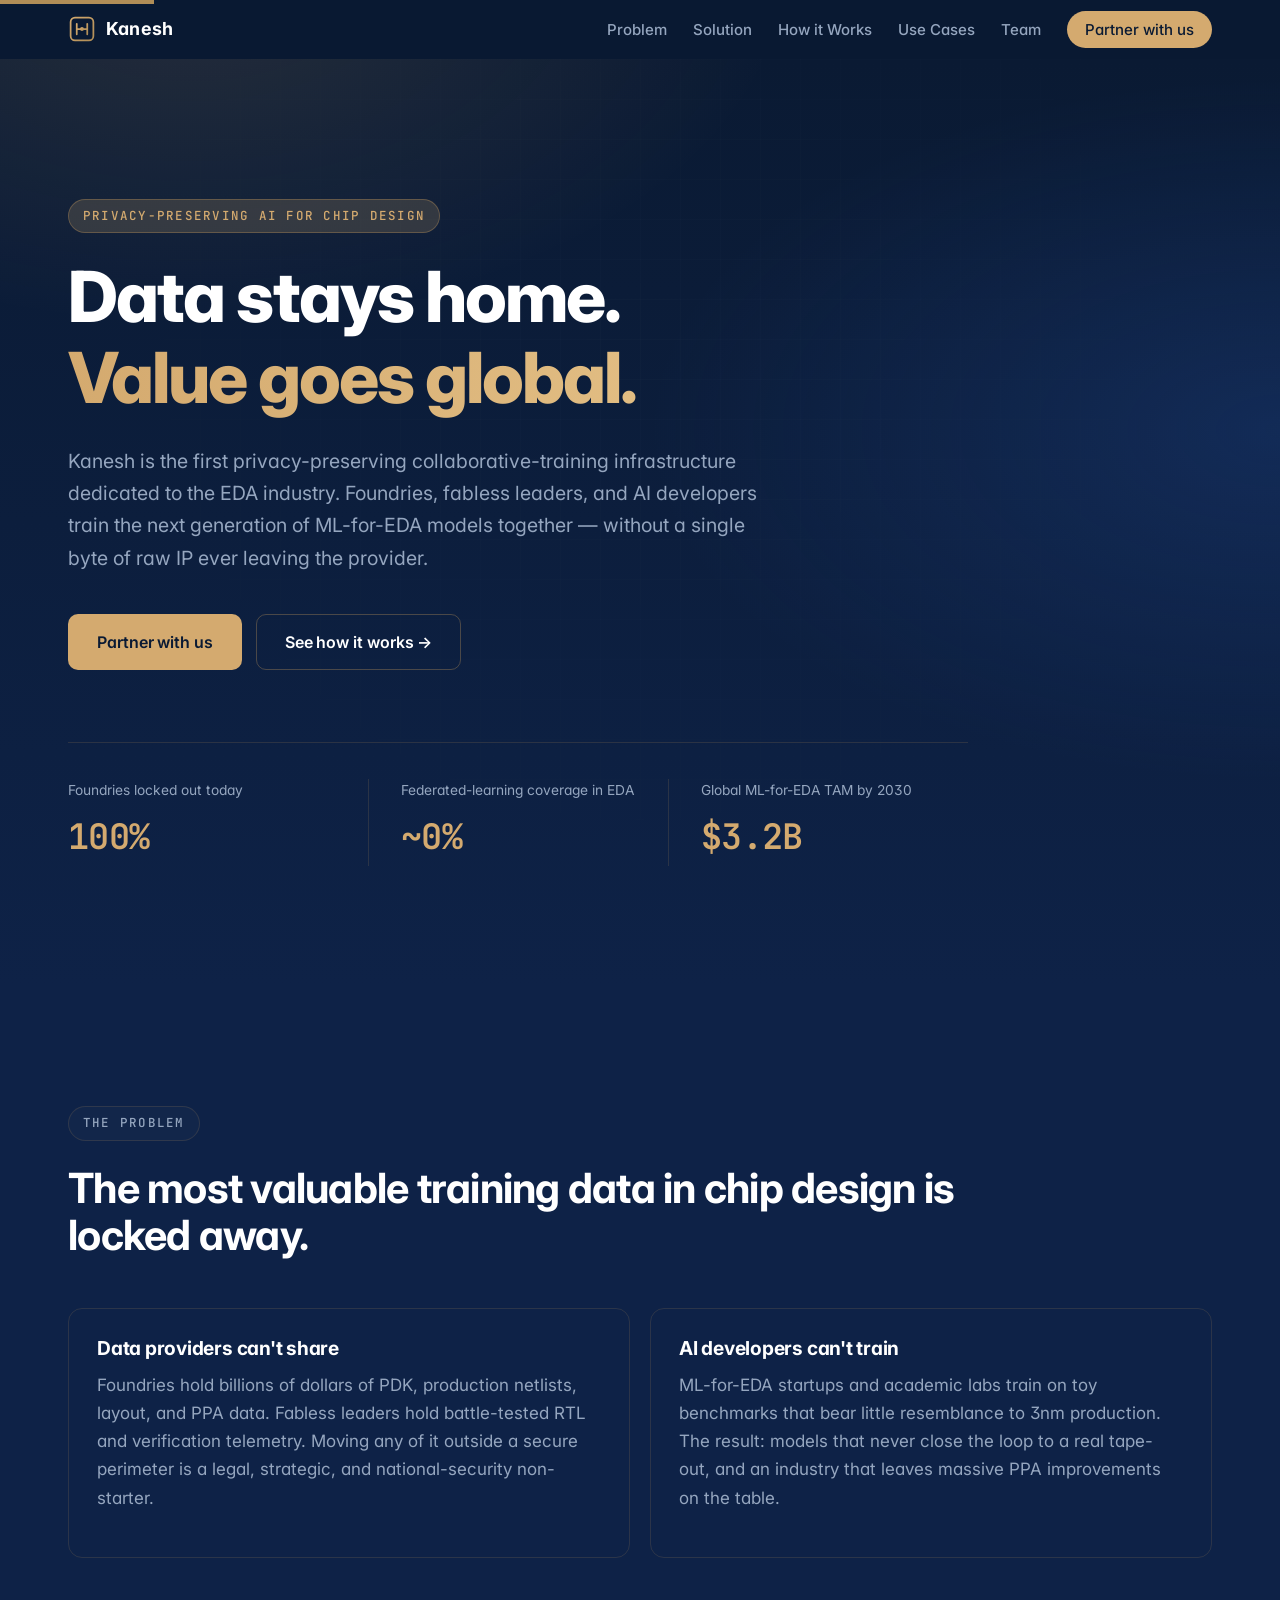
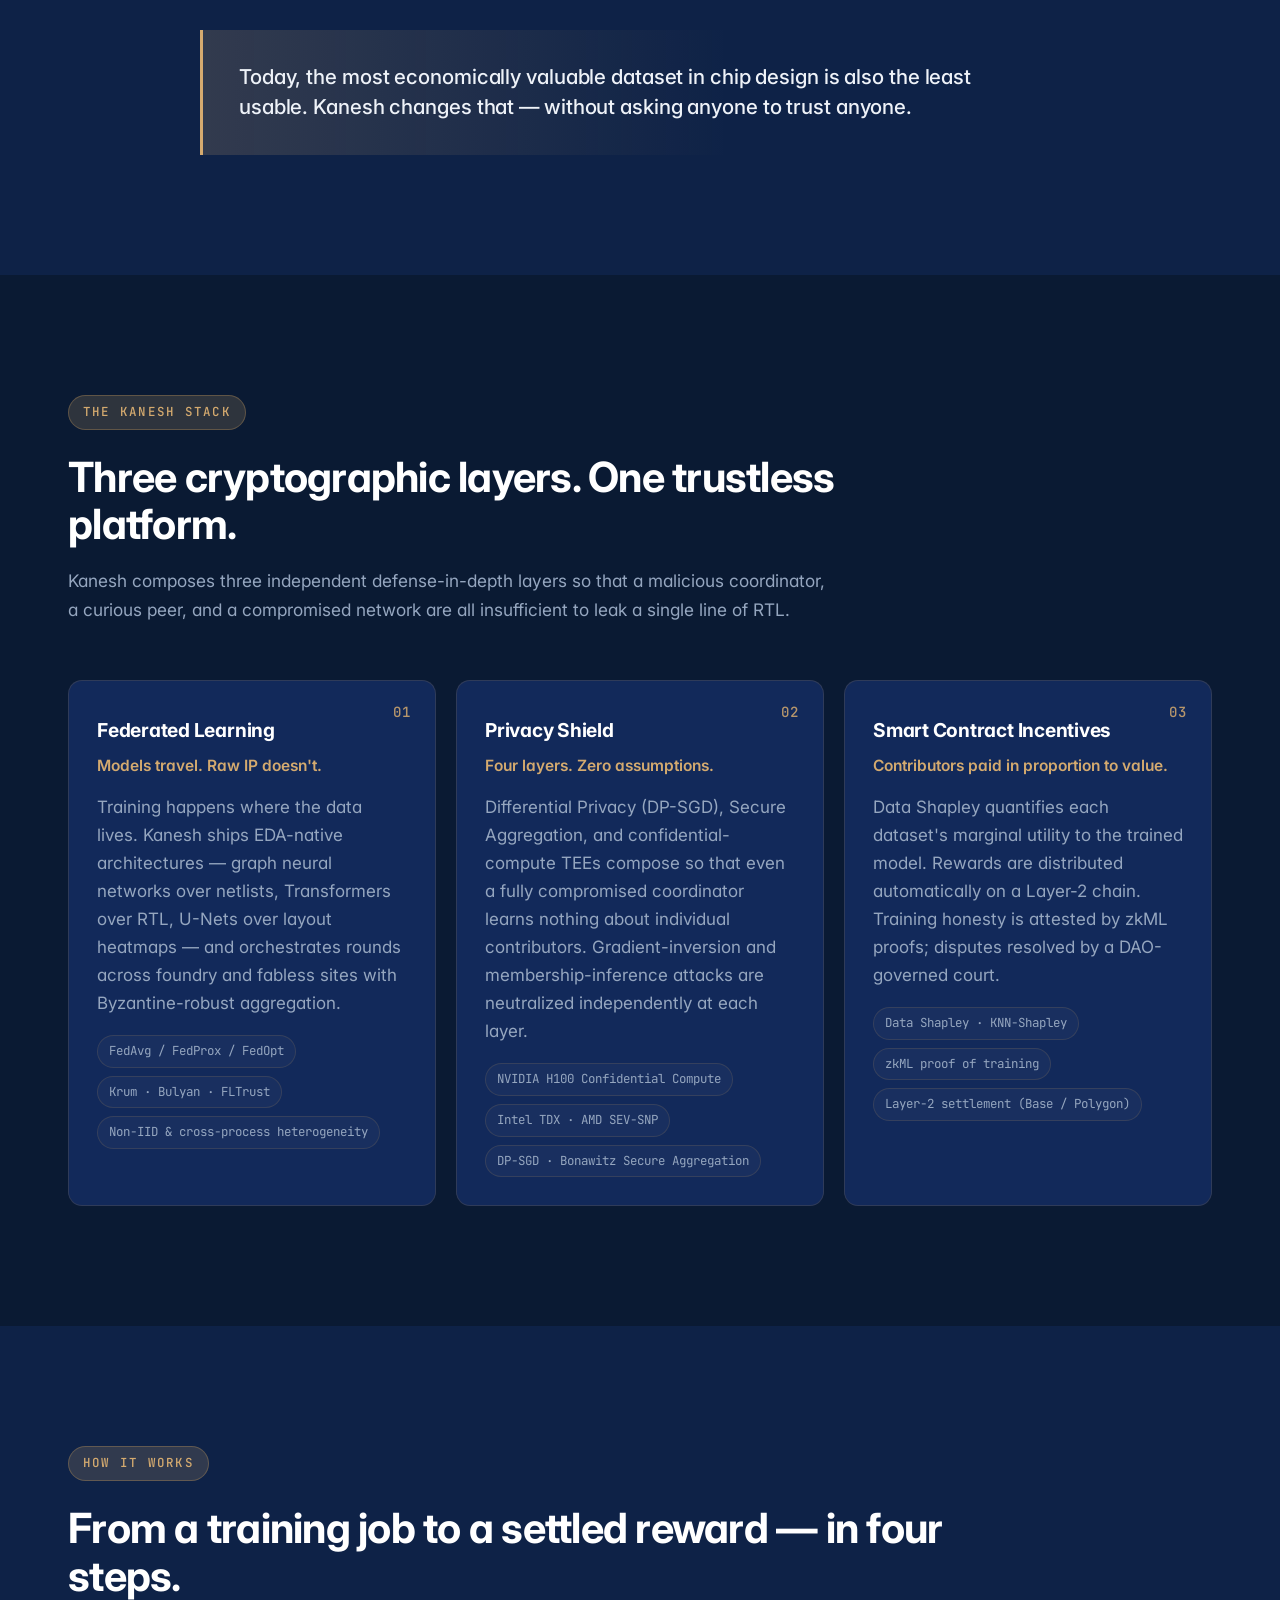
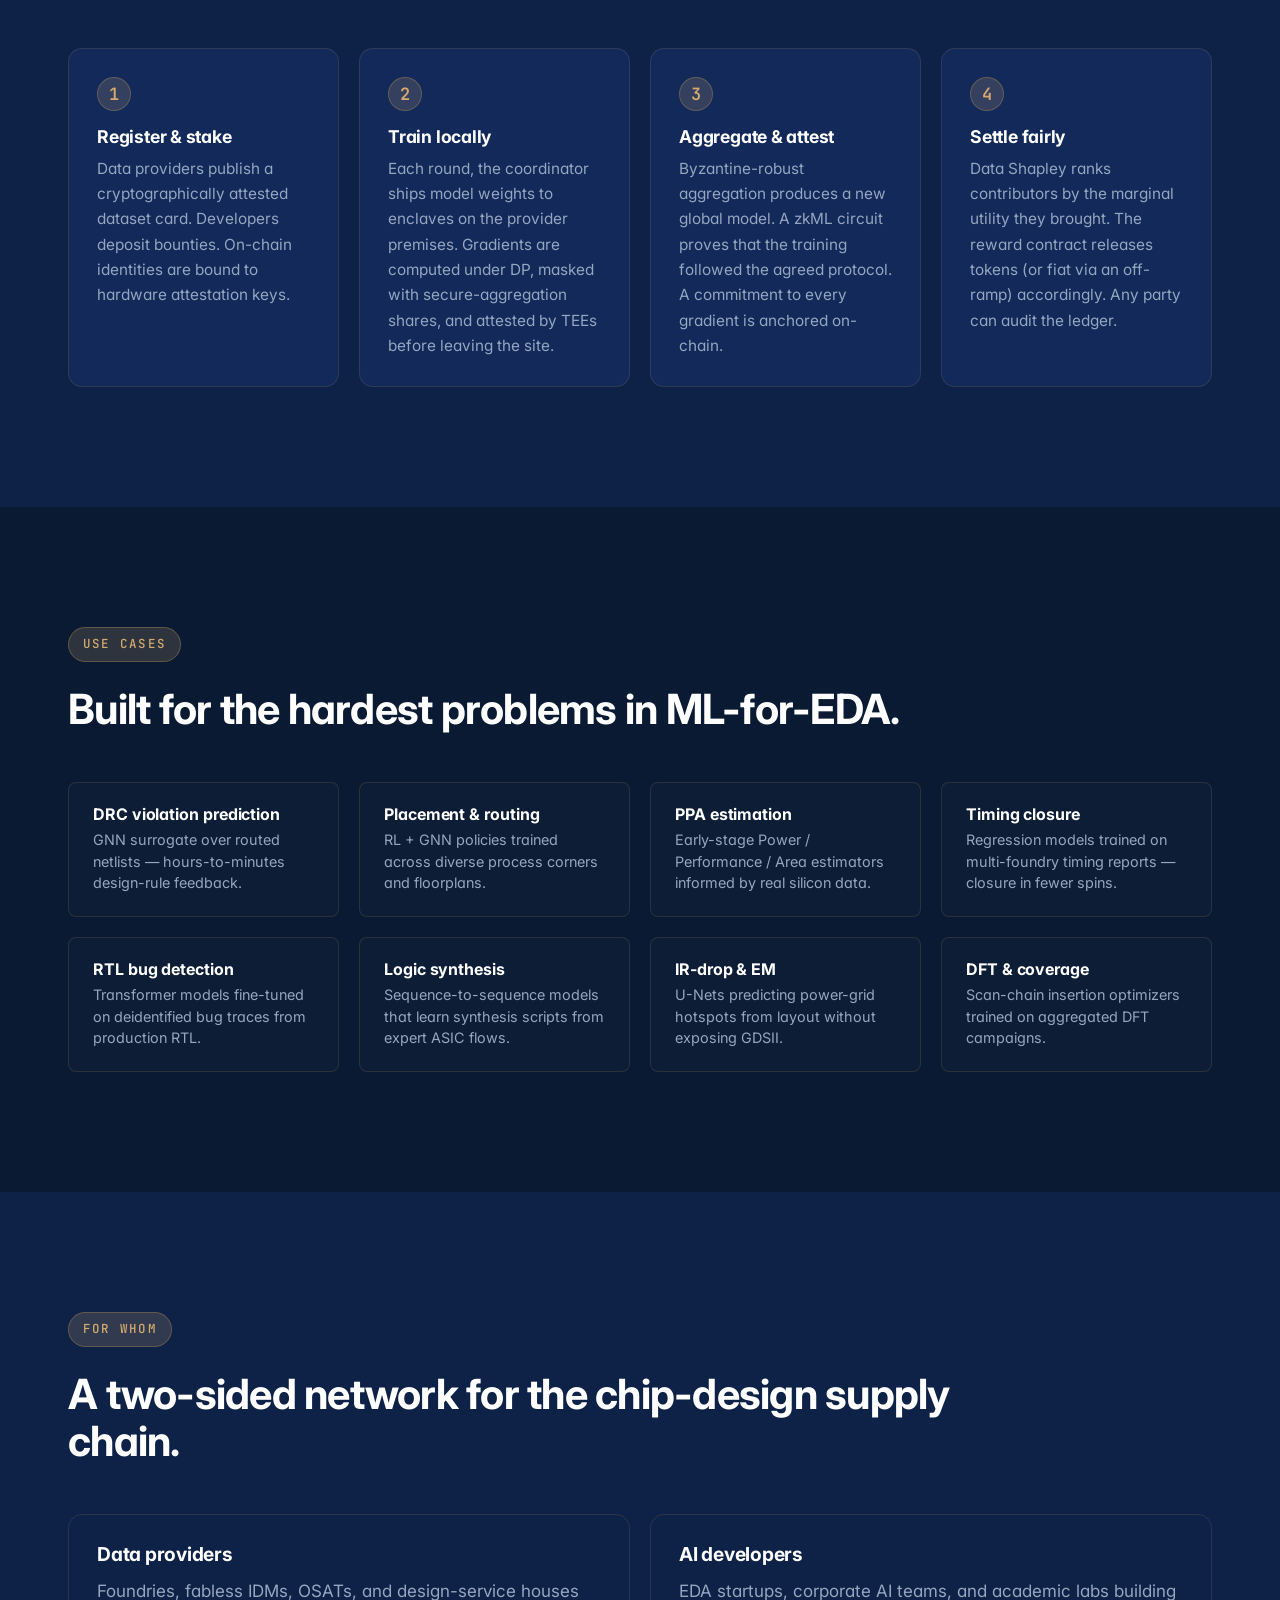
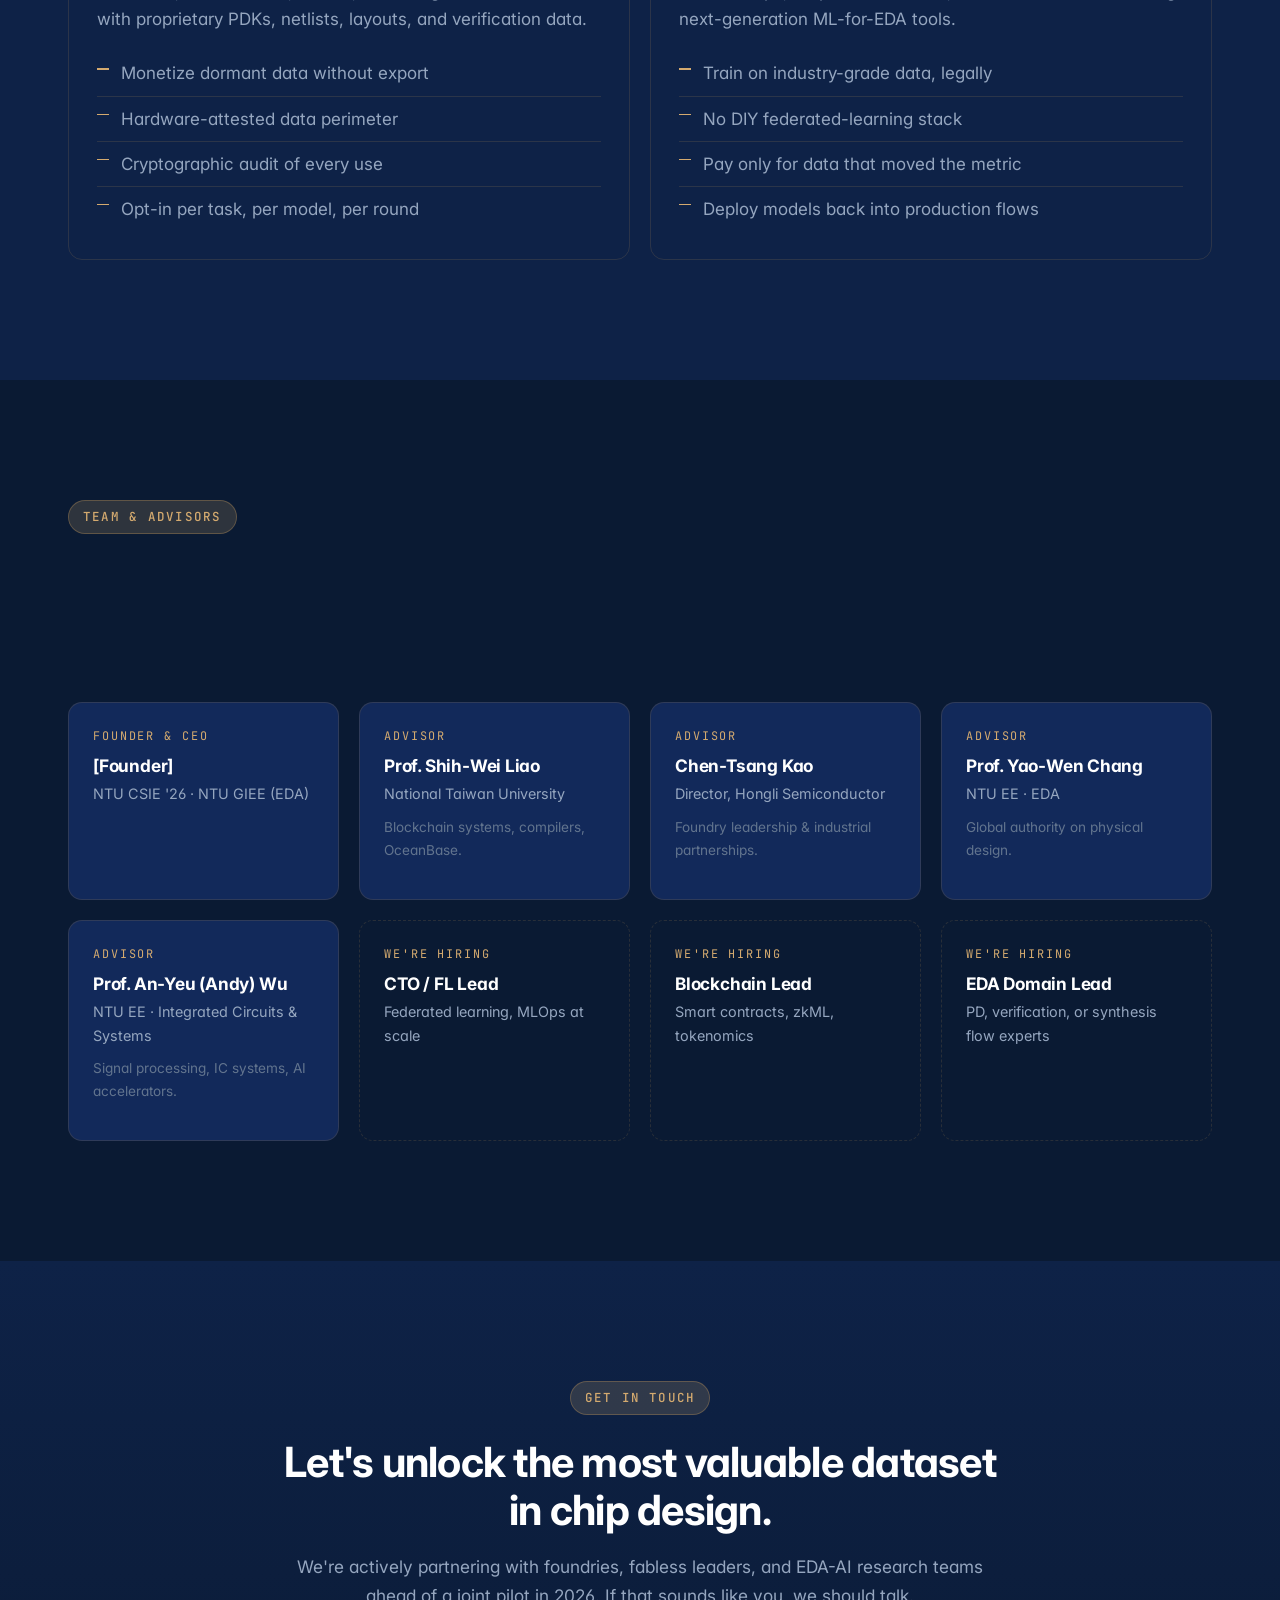
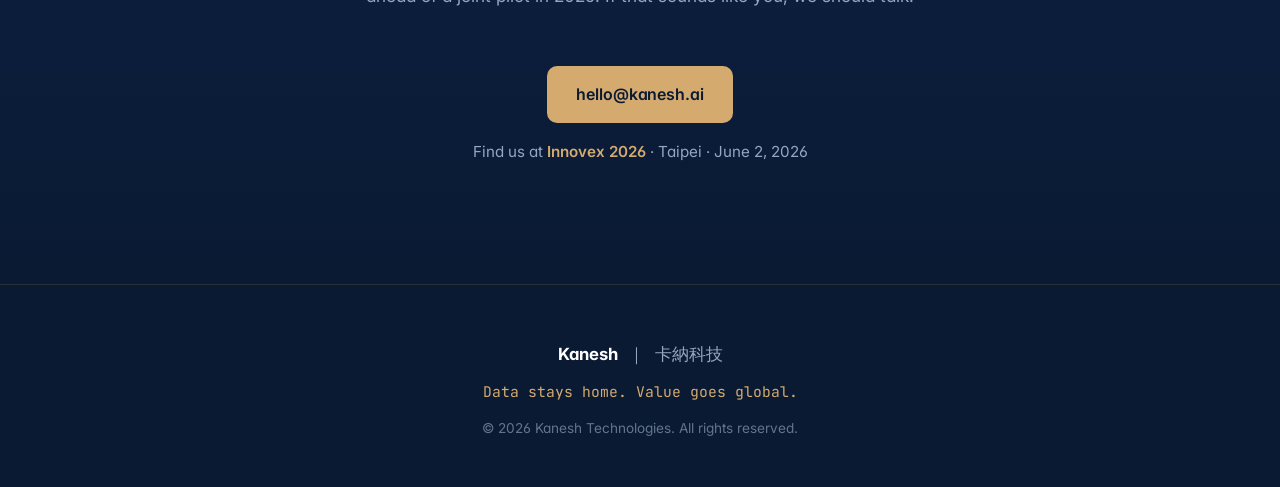
==== webpage/index.html @ 98e113b9 "Initial Kanesh website with GitHub Pages deploy workflow - Landing page (webpage/) with hero, proble" ====
<!DOCTYPE html>
<html lang="en">
<head>
  <meta charset="UTF-8" />
  <meta name="viewport" content="width=device-width, initial-scale=1.0" />
  <title>Kanesh — The Data-Sovereign Backbone for the EDA AI Era</title>
  <meta name="description" content="Kanesh combines federated learning, trusted execution environments, and smart contracts so that chip companies can co-train EDA AI models without raw data ever leaving their premises." />
  <meta name="theme-color" content="#0B1E3B" />

  <meta property="og:title" content="Kanesh — Data stays home. Value goes global." />
  <meta property="og:description" content="Privacy-preserving collaborative training infrastructure for the EDA industry." />
  <meta property="og:type" content="website" />
  <meta property="og:locale" content="en_US" />

  <meta name="twitter:card" content="summary_large_image" />
  <meta name="twitter:title" content="Kanesh — Data stays home. Value goes global." />
  <meta name="twitter:description" content="Privacy-preserving collaborative training infrastructure for the EDA industry." />

  <link rel="icon" type="image/svg+xml" href="assets/favicon.svg" />
  <link rel="preconnect" href="https://fonts.googleapis.com" />
  <link rel="preconnect" href="https://fonts.gstatic.com" crossorigin />
  <link href="https://fonts.googleapis.com/css2?family=Inter:wght@400;500;600;700;800&family=JetBrains+Mono:wght@400;500;600&display=swap" rel="stylesheet" />
  <link rel="stylesheet" href="css/style.css" />
</head>
<body>
  <a class="skip-link" href="#main">Skip to content</a>

  <nav class="nav" aria-label="Primary">
    <div class="nav__inner">
      <a href="#top" class="brand" aria-label="Kanesh home">
        <span class="brand__mark" aria-hidden="true">
          <svg viewBox="0 0 32 32" width="28" height="28">
            <defs>
              <linearGradient id="gx" x1="0" x2="1" y1="0" y2="1">
                <stop offset="0" stop-color="#D4AA6F"/>
                <stop offset="1" stop-color="#B08D57"/>
              </linearGradient>
            </defs>
            <rect x="3" y="3" width="26" height="26" rx="5" fill="none" stroke="url(#gx)" stroke-width="2"/>
            <path d="M10 10 L10 22 M10 16 L22 16 M22 10 L22 22" stroke="url(#gx)" stroke-width="2" stroke-linecap="round" fill="none"/>
            <circle cx="16" cy="16" r="2.2" fill="url(#gx)"/>
          </svg>
        </span>
        <span class="brand__word">Kanesh</span>
      </a>
      <ul class="nav__links">
        <li><a href="#problem">Problem</a></li>
        <li><a href="#solution">Solution</a></li>
        <li><a href="#architecture">How&nbsp;it&nbsp;Works</a></li>
        <li><a href="#use-cases">Use&nbsp;Cases</a></li>
        <li><a href="#team">Team</a></li>
        <li><a class="nav__cta" href="#contact">Partner with us</a></li>
      </ul>
    </div>
  </nav>

  <main id="main">
    <!-- ================= HERO ================= -->
    <section class="hero" id="top">
      <div class="hero__bg" aria-hidden="true"></div>
      <div class="container hero__inner">
        <p class="eyebrow">Privacy-preserving AI for chip design</p>
        <h1 class="hero__title">
          <span class="hero__title-main">Data stays home.</span>
          <span class="hero__title-accent">Value goes global.</span>
        </h1>
        <p class="hero__subtitle">
          Kanesh is the first privacy-preserving collaborative-training infrastructure dedicated
          to the EDA industry. Foundries, fabless leaders, and AI developers train the next
          generation of ML-for-EDA models together — without a single byte of raw IP ever
          leaving the provider.
        </p>
        <div class="hero__ctas">
          <a class="btn btn--primary" href="#contact">Partner with us</a>
          <a class="btn btn--ghost" href="#solution">See how it works →</a>
        </div>
        <dl class="hero__stats">
          <div><dt>Foundries locked out today</dt><dd>100%</dd></div>
          <div><dt>Federated-learning coverage in EDA</dt><dd>~0%</dd></div>
          <div><dt>Global ML-for-EDA TAM by 2030</dt><dd>$3.2B</dd></div>
        </dl>
      </div>
    </section>

    <!-- ================= PROBLEM ================= -->
    <section class="section section--dark" id="problem">
      <div class="container">
        <p class="eyebrow eyebrow--muted">The problem</p>
        <h2 class="section__title">The most valuable training data in chip design is locked away.</h2>
        <div class="grid grid--2">
          <article class="card card--outline">
            <h3>Data providers can't share</h3>
            <p>
              Foundries hold billions of dollars of PDK, production netlists, layout, and PPA
              data. Fabless leaders hold battle-tested RTL and verification telemetry. Moving
              any of it outside a secure perimeter is a legal, strategic, and national-security
              non-starter.
            </p>
          </article>
          <article class="card card--outline">
            <h3>AI developers can't train</h3>
            <p>
              ML-for-EDA startups and academic labs train on toy benchmarks that bear little
              resemblance to 3nm production. The result: models that never close the loop to a
              real tape-out, and an industry that leaves massive PPA improvements on the table.
            </p>
          </article>
        </div>
        <p class="pull-quote">
          Today, the most economically valuable dataset in chip design is also the least
          usable. Kanesh changes that — without asking anyone to trust anyone.
        </p>
      </div>
    </section>

    <!-- ================= SOLUTION ================= -->
    <section class="section" id="solution">
      <div class="container">
        <p class="eyebrow">The Kanesh stack</p>
        <h2 class="section__title">Three cryptographic layers. One trustless platform.</h2>
        <p class="section__lead">
          Kanesh composes three independent defense-in-depth layers so that a malicious
          coordinator, a curious peer, and a compromised network are all insufficient to leak
          a single line of RTL.
        </p>
        <div class="grid grid--3">
          <article class="card card--feature">
            <span class="card__num">01</span>
            <h3>Federated Learning</h3>
            <p class="card__kicker">Models travel. Raw IP doesn't.</p>
            <p>
              Training happens where the data lives. Kanesh ships EDA-native architectures —
              graph neural networks over netlists, Transformers over RTL, U-Nets over layout
              heatmaps — and orchestrates rounds across foundry and fabless sites with
              Byzantine-robust aggregation.
            </p>
            <ul class="card__tags">
              <li>FedAvg / FedProx / FedOpt</li>
              <li>Krum · Bulyan · FLTrust</li>
              <li>Non-IID &amp; cross-process heterogeneity</li>
            </ul>
          </article>

          <article class="card card--feature">
            <span class="card__num">02</span>
            <h3>Privacy Shield</h3>
            <p class="card__kicker">Four layers. Zero assumptions.</p>
            <p>
              Differential Privacy (DP-SGD), Secure Aggregation, and confidential-compute TEEs
              compose so that even a fully compromised coordinator learns nothing about
              individual contributors. Gradient-inversion and membership-inference attacks are
              neutralized independently at each layer.
            </p>
            <ul class="card__tags">
              <li>NVIDIA H100 Confidential Compute</li>
              <li>Intel TDX · AMD SEV-SNP</li>
              <li>DP-SGD · Bonawitz Secure Aggregation</li>
            </ul>
          </article>

          <article class="card card--feature">
            <span class="card__num">03</span>
            <h3>Smart Contract Incentives</h3>
            <p class="card__kicker">Contributors paid in proportion to value.</p>
            <p>
              Data Shapley quantifies each dataset's marginal utility to the trained model.
              Rewards are distributed automatically on a Layer-2 chain. Training honesty is
              attested by zkML proofs; disputes resolved by a DAO-governed court.
            </p>
            <ul class="card__tags">
              <li>Data Shapley · KNN-Shapley</li>
              <li>zkML proof of training</li>
              <li>Layer-2 settlement (Base / Polygon)</li>
            </ul>
          </article>
        </div>
      </div>
    </section>

    <!-- ================= ARCHITECTURE ================= -->
    <section class="section section--dark" id="architecture">
      <div class="container">
        <p class="eyebrow">How it works</p>
        <h2 class="section__title">From a training job to a settled reward — in four steps.</h2>
        <ol class="steps">
          <li class="step">
            <span class="step__num">1</span>
            <h3>Register &amp; stake</h3>
            <p>
              Data providers publish a cryptographically attested dataset card. Developers
              deposit bounties. On-chain identities are bound to hardware attestation keys.
            </p>
          </li>
          <li class="step">
            <span class="step__num">2</span>
            <h3>Train locally</h3>
            <p>
              Each round, the coordinator ships model weights to enclaves on the provider
              premises. Gradients are computed under DP, masked with secure-aggregation
              shares, and attested by TEEs before leaving the site.
            </p>
          </li>
          <li class="step">
            <span class="step__num">3</span>
            <h3>Aggregate &amp; attest</h3>
            <p>
              Byzantine-robust aggregation produces a new global model. A zkML circuit proves
              that the training followed the agreed protocol. A commitment to every gradient
              is anchored on-chain.
            </p>
          </li>
          <li class="step">
            <span class="step__num">4</span>
            <h3>Settle fairly</h3>
            <p>
              Data Shapley ranks contributors by the marginal utility they brought. The reward
              contract releases tokens (or fiat via an off-ramp) accordingly. Any party can
              audit the ledger.
            </p>
          </li>
        </ol>
      </div>
    </section>

    <!-- ================= USE CASES ================= -->
    <section class="section" id="use-cases">
      <div class="container">
        <p class="eyebrow">Use cases</p>
        <h2 class="section__title">Built for the hardest problems in ML-for-EDA.</h2>
        <div class="grid grid--4">
          <div class="usecase"><h3>DRC violation prediction</h3><p>GNN surrogate over routed netlists — hours-to-minutes design-rule feedback.</p></div>
          <div class="usecase"><h3>Placement &amp; routing</h3><p>RL + GNN policies trained across diverse process corners and floorplans.</p></div>
          <div class="usecase"><h3>PPA estimation</h3><p>Early-stage Power / Performance / Area estimators informed by real silicon data.</p></div>
          <div class="usecase"><h3>Timing closure</h3><p>Regression models trained on multi-foundry timing reports — closure in fewer spins.</p></div>
          <div class="usecase"><h3>RTL bug detection</h3><p>Transformer models fine-tuned on deidentified bug traces from production RTL.</p></div>
          <div class="usecase"><h3>Logic synthesis</h3><p>Sequence-to-sequence models that learn synthesis scripts from expert ASIC flows.</p></div>
          <div class="usecase"><h3>IR-drop &amp; EM</h3><p>U-Nets predicting power-grid hotspots from layout without exposing GDSII.</p></div>
          <div class="usecase"><h3>DFT &amp; coverage</h3><p>Scan-chain insertion optimizers trained on aggregated DFT campaigns.</p></div>
        </div>
      </div>
    </section>

    <!-- ================= AUDIENCE ================= -->
    <section class="section section--dark" id="audience">
      <div class="container">
        <p class="eyebrow">For whom</p>
        <h2 class="section__title">A two-sided network for the chip-design supply chain.</h2>
        <div class="grid grid--2">
          <article class="card card--outline">
            <h3>Data providers</h3>
            <p>Foundries, fabless IDMs, OSATs, and design-service houses with proprietary PDKs, netlists, layouts, and verification data.</p>
            <ul class="card__bullets">
              <li>Monetize dormant data without export</li>
              <li>Hardware-attested data perimeter</li>
              <li>Cryptographic audit of every use</li>
              <li>Opt-in per task, per model, per round</li>
            </ul>
          </article>
          <article class="card card--outline">
            <h3>AI developers</h3>
            <p>EDA startups, corporate AI teams, and academic labs building next-generation ML-for-EDA tools.</p>
            <ul class="card__bullets">
              <li>Train on industry-grade data, legally</li>
              <li>No DIY federated-learning stack</li>
              <li>Pay only for data that moved the metric</li>
              <li>Deploy models back into production flows</li>
            </ul>
          </article>
        </div>
      </div>
    </section>

    <!-- ================= TEAM ================= -->
    <section class="section" id="team">
      <div class="container">
        <p class="eyebrow">Team &amp; advisors</p>
        <h2 class="section__title">Backed by the people who built Taiwan's EDA ecosystem.</h2>
        <div class="grid grid--4">
          <article class="person">
            <p class="person__role">Founder &amp; CEO</p>
            <h3 class="person__name">[Founder]</h3>
            <p class="person__org">NTU CSIE '26 · NTU GIEE (EDA)</p>
          </article>
          <article class="person">
            <p class="person__role">Advisor</p>
            <h3 class="person__name">Prof. Shih-Wei Liao</h3>
            <p class="person__org">National Taiwan University</p>
            <p class="person__note">Blockchain systems, compilers, OceanBase.</p>
          </article>
          <article class="person">
            <p class="person__role">Advisor</p>
            <h3 class="person__name">Chen-Tsang Kao</h3>
            <p class="person__org">Director, Hongli Semiconductor</p>
            <p class="person__note">Foundry leadership &amp; industrial partnerships.</p>
          </article>
          <article class="person">
            <p class="person__role">Advisor</p>
            <h3 class="person__name">Prof. Yao-Wen Chang</h3>
            <p class="person__org">NTU EE · EDA</p>
            <p class="person__note">Global authority on physical design.</p>
          </article>
          <article class="person">
            <p class="person__role">Advisor</p>
            <h3 class="person__name">Prof. An-Yeu (Andy) Wu</h3>
            <p class="person__org">NTU EE · Integrated Circuits &amp; Systems</p>
            <p class="person__note">Signal processing, IC systems, AI accelerators.</p>
          </article>
          <article class="person person--placeholder">
            <p class="person__role">We're hiring</p>
            <h3 class="person__name">CTO / FL Lead</h3>
            <p class="person__org">Federated learning, MLOps at scale</p>
          </article>
          <article class="person person--placeholder">
            <p class="person__role">We're hiring</p>
            <h3 class="person__name">Blockchain Lead</h3>
            <p class="person__org">Smart contracts, zkML, tokenomics</p>
          </article>
          <article class="person person--placeholder">
            <p class="person__role">We're hiring</p>
            <h3 class="person__name">EDA Domain Lead</h3>
            <p class="person__org">PD, verification, or synthesis flow experts</p>
          </article>
        </div>
      </div>
    </section>

    <!-- ================= CONTACT ================= -->
    <section class="section section--cta" id="contact">
      <div class="container container--narrow">
        <p class="eyebrow">Get in touch</p>
        <h2 class="section__title">Let's unlock the most valuable dataset in chip design.</h2>
        <p class="section__lead">
          We're actively partnering with foundries, fabless leaders, and EDA-AI research teams
          ahead of a joint pilot in 2026. If that sounds like you, we should talk.
        </p>
        <div class="contact">
          <a class="btn btn--primary" href="mailto:hello@kanesh.ai">hello@kanesh.ai</a>
          <p class="contact__meta">Find us at <strong>Innovex 2026</strong> · Taipei · June 2, 2026</p>
        </div>
      </div>
    </section>
  </main>

  <footer class="footer">
    <div class="container footer__inner">
      <div class="footer__brand">
        <strong>Kanesh</strong>
        <span>｜</span>
        <span>卡納科技</span>
      </div>
      <p class="footer__tag">Data stays home. Value goes global.</p>
      <p class="footer__copy">© 2026 Kanesh Technologies. All rights reserved.</p>
    </div>
  </footer>

  <script src="js/main.js" defer></script>
</body>
</html>
---- webpage/css/style.css ----
/* ==============================================================
   Kanesh — Landing page stylesheet
   Palette: deep navy (trust, semiconductor) + bronze gold (ancient
   contract / Kültepe) + warm ink.
   ============================================================== */

:root {
  --bg: #0A1A33;
  --bg-alt: #0E2247;
  --surface: #12295A;
  --surface-2: #17306B;
  --line: rgba(176, 141, 87, 0.18);
  --line-strong: rgba(176, 141, 87, 0.38);

  --fg: #EEF2F8;
  --fg-strong: #FFFFFF;
  --fg-muted: #95A6BF;
  --fg-faint: #62748E;

  --accent: #B08D57;
  --accent-strong: #D4AA6F;
  --accent-bright: #E9C88E;
  --accent-glow: rgba(212, 170, 111, 0.18);

  --danger: #E06F5A;
  --success: #5FB894;

  --font-sans: 'Inter', -apple-system, BlinkMacSystemFont, 'Segoe UI', Roboto, sans-serif;
  --font-mono: 'JetBrains Mono', ui-monospace, SFMono-Regular, Menlo, monospace;

  --radius: 14px;
  --radius-sm: 8px;
  --radius-lg: 22px;

  --shadow-1: 0 2px 8px rgba(0, 0, 0, 0.15);
  --shadow-2: 0 12px 40px rgba(0, 0, 0, 0.35);
  --shadow-gold: 0 8px 32px rgba(212, 170, 111, 0.14);

  --max: 1200px;
  --max-narrow: 780px;

  --ease: cubic-bezier(0.2, 0.65, 0.2, 1);
}

* { box-sizing: border-box; }

html {
  scroll-behavior: smooth;
  scroll-padding-top: 72px;
}

body {
  margin: 0;
  background: var(--bg);
  color: var(--fg);
  font-family: var(--font-sans);
  font-size: 17px;
  line-height: 1.65;
  -webkit-font-smoothing: antialiased;
  text-rendering: optimizeLegibility;
  font-feature-settings: 'ss01', 'cv02', 'cv11';
  overflow-x: hidden;
}

a { color: inherit; text-decoration: none; }

h1, h2, h3 {
  font-weight: 700;
  letter-spacing: -0.018em;
  line-height: 1.15;
  color: var(--fg-strong);
  margin: 0 0 0.5em 0;
}

h1 { font-size: clamp(2.4rem, 5.6vw, 4.4rem); font-weight: 800; letter-spacing: -0.028em; }
h2 { font-size: clamp(1.8rem, 3.4vw, 2.6rem); }
h3 { font-size: 1.2rem; letter-spacing: -0.012em; }

p { margin: 0 0 1em 0; color: var(--fg); }
ul { padding-left: 1.2em; margin: 0 0 1em 0; }

.container {
  width: 100%;
  max-width: var(--max);
  margin: 0 auto;
  padding: 0 28px;
}
.container--narrow { max-width: var(--max-narrow); }

.skip-link {
  position: absolute;
  top: -40px; left: 0;
  padding: 8px 16px;
  background: var(--accent);
  color: var(--bg);
  font-weight: 600;
  transition: top 0.2s;
  z-index: 1000;
}
.skip-link:focus { top: 0; }

/* ========================== NAV ========================== */

.nav {
  position: sticky;
  top: 0;
  z-index: 50;
  backdrop-filter: blur(18px);
  -webkit-backdrop-filter: blur(18px);
  background: rgba(10, 26, 51, 0.72);
  border-bottom: 1px solid transparent;
  transition: border-color 0.3s var(--ease), background 0.3s var(--ease);
}
.nav--scrolled {
  border-bottom-color: var(--line);
  background: rgba(10, 26, 51, 0.88);
}
.nav__inner {
  max-width: var(--max);
  margin: 0 auto;
  padding: 14px 28px;
  display: flex;
  align-items: center;
  justify-content: space-between;
  gap: 20px;
}
.brand {
  display: inline-flex;
  align-items: center;
  gap: 10px;
  font-weight: 700;
  letter-spacing: 0.01em;
  color: var(--fg-strong);
}
.brand__mark { display: inline-flex; }
.brand__word { font-size: 1.12rem; }

.nav__links {
  list-style: none;
  display: flex;
  align-items: center;
  gap: 26px;
  margin: 0;
  padding: 0;
}
.nav__links a {
  color: var(--fg-muted);
  font-size: 0.94rem;
  font-weight: 500;
  transition: color 0.15s var(--ease);
}
.nav__links a:hover { color: var(--fg-strong); }

.nav__cta {
  color: var(--bg) !important;
  background: var(--accent-strong);
  padding: 9px 18px;
  border-radius: 999px;
  font-weight: 600;
  transition: transform 0.2s var(--ease), box-shadow 0.2s var(--ease);
}
.nav__cta:hover {
  transform: translateY(-1px);
  box-shadow: var(--shadow-gold);
}

@media (max-width: 860px) {
  .nav__links li:not(:last-child) { display: none; }
}

/* ========================== HERO ========================== */

.hero {
  position: relative;
  padding: 140px 0 120px;
  overflow: hidden;
}
.hero__bg {
  position: absolute;
  inset: 0;
  background:
    radial-gradient(1000px 600px at 15% -10%, rgba(212, 170, 111, 0.14), transparent 60%),
    radial-gradient(900px 500px at 100% 40%, rgba(39, 84, 170, 0.25), transparent 70%),
    linear-gradient(180deg, var(--bg) 0%, var(--bg-alt) 100%);
  z-index: -1;
}
.hero__bg::after {
  content: '';
  position: absolute;
  inset: 0;
  background-image:
    linear-gradient(rgba(255,255,255,0.025) 1px, transparent 1px),
    linear-gradient(90deg, rgba(255,255,255,0.025) 1px, transparent 1px);
  background-size: 40px 40px;
  mask-image: radial-gradient(ellipse at 50% 30%, black 0%, transparent 70%);
  -webkit-mask-image: radial-gradient(ellipse at 50% 30%, black 0%, transparent 70%);
  opacity: 0.6;
}
.hero__inner { position: relative; text-align: left; }

.eyebrow {
  display: inline-block;
  font-family: var(--font-mono);
  font-size: 0.78rem;
  text-transform: uppercase;
  letter-spacing: 0.18em;
  color: var(--accent-strong);
  font-weight: 500;
  margin: 0 0 24px 0;
  padding: 6px 14px;
  border: 1px solid var(--line-strong);
  border-radius: 999px;
  background: var(--accent-glow);
}
.eyebrow--muted {
  color: var(--fg-muted);
  background: rgba(255,255,255,0.02);
  border-color: var(--line);
}

.hero__title { margin: 0 0 26px 0; }
.hero__title-main { display: block; color: var(--fg-strong); }
.hero__title-accent {
  display: block;
  background: linear-gradient(90deg, var(--accent-strong) 0%, var(--accent-bright) 80%);
  -webkit-background-clip: text;
  background-clip: text;
  color: transparent;
}

.hero__subtitle {
  max-width: 720px;
  font-size: clamp(1.05rem, 1.6vw, 1.22rem);
  color: var(--fg-muted);
  margin: 0 0 40px 0;
}

.hero__ctas {
  display: flex;
  flex-wrap: wrap;
  gap: 14px;
  margin: 0 0 72px 0;
}

.btn {
  display: inline-flex;
  align-items: center;
  justify-content: center;
  gap: 8px;
  padding: 14px 28px;
  border-radius: 10px;
  font-weight: 600;
  font-size: 1rem;
  letter-spacing: -0.005em;
  transition: transform 0.2s var(--ease), box-shadow 0.2s var(--ease), background 0.2s var(--ease), border-color 0.2s var(--ease);
  cursor: pointer;
  border: 1px solid transparent;
  white-space: nowrap;
}
.btn--primary {
  background: var(--accent-strong);
  color: var(--bg);
}
.btn--primary:hover {
  background: var(--accent-bright);
  transform: translateY(-2px);
  box-shadow: var(--shadow-gold);
}
.btn--ghost {
  background: transparent;
  color: var(--fg-strong);
  border-color: var(--line-strong);
}
.btn--ghost:hover {
  background: rgba(255,255,255,0.04);
  border-color: var(--accent-strong);
}

.hero__stats {
  display: grid;
  grid-template-columns: repeat(3, minmax(0, 1fr));
  gap: 0;
  border-top: 1px solid var(--line);
  padding-top: 36px;
  margin: 0;
  max-width: 900px;
}
.hero__stats > div + div {
  border-left: 1px solid var(--line);
  padding-left: 32px;
}
.hero__stats > div { padding-right: 32px; }
.hero__stats dt {
  font-size: 0.86rem;
  color: var(--fg-muted);
  margin-bottom: 6px;
}
.hero__stats dd {
  margin: 0;
  font-family: var(--font-mono);
  font-size: clamp(1.6rem, 2.8vw, 2.2rem);
  font-weight: 600;
  color: var(--accent-strong);
  letter-spacing: -0.02em;
}
@media (max-width: 720px) {
  .hero__stats { grid-template-columns: 1fr; }
  .hero__stats > div { padding: 18px 0 !important; border-left: 0 !important; border-top: 1px solid var(--line); }
  .hero__stats > div:first-child { border-top: 0; padding-top: 24px !important; }
}

/* ========================== SECTIONS ========================== */

.section {
  position: relative;
  padding: 120px 0;
}
.section--dark { background: var(--bg-alt); }
.section--cta { background: linear-gradient(180deg, var(--bg-alt) 0%, var(--bg) 100%); text-align: center; }
.section--cta .eyebrow { margin-left: auto; margin-right: auto; }

.section__title {
  max-width: 920px;
  margin: 0 0 18px 0;
}
.section__lead {
  max-width: 760px;
  font-size: 1.08rem;
  color: var(--fg-muted);
  margin: 0 0 56px 0;
}
.section--cta .section__lead { margin-left: auto; margin-right: auto; }

/* ========================== GRID ========================== */

.grid {
  display: grid;
  gap: 20px;
  margin-top: 48px;
}
.grid--2 { grid-template-columns: repeat(2, minmax(0, 1fr)); }
.grid--3 { grid-template-columns: repeat(3, minmax(0, 1fr)); }
.grid--4 { grid-template-columns: repeat(4, minmax(0, 1fr)); }
@media (max-width: 1024px) {
  .grid--3, .grid--4 { grid-template-columns: repeat(2, minmax(0, 1fr)); }
}
@media (max-width: 640px) {
  .grid--2, .grid--3, .grid--4 { grid-template-columns: 1fr; }
}

/* ========================== CARDS ========================== */

.card {
  padding: 28px;
  border-radius: var(--radius);
  background: var(--surface);
  border: 1px solid var(--line);
  transition: transform 0.25s var(--ease), border-color 0.25s var(--ease), box-shadow 0.25s var(--ease);
}
.card:hover {
  transform: translateY(-3px);
  border-color: var(--line-strong);
  box-shadow: var(--shadow-2);
}
.card--outline { background: transparent; }
.card h3 { margin: 0 0 12px 0; color: var(--fg-strong); }
.card p { color: var(--fg-muted); }

.card--feature {
  position: relative;
  padding-top: 38px;
}
.card--feature .card__num {
  position: absolute;
  top: 20px;
  right: 24px;
  font-family: var(--font-mono);
  font-weight: 500;
  color: var(--accent-strong);
  font-size: 0.88rem;
  letter-spacing: 0.08em;
  opacity: 0.85;
}
.card__kicker {
  color: var(--accent-strong) !important;
  font-weight: 600;
  font-size: 0.97rem;
  margin: 0 0 14px 0;
}
.card__tags {
  list-style: none;
  padding: 0;
  margin: 18px 0 0 0;
  display: flex;
  flex-wrap: wrap;
  gap: 8px;
}
.card__tags li {
  font-family: var(--font-mono);
  font-size: 0.78rem;
  padding: 5px 11px;
  border-radius: 999px;
  color: var(--fg-muted);
  background: rgba(255,255,255,0.03);
  border: 1px solid var(--line);
}
.card__bullets {
  list-style: none;
  padding: 0;
  margin: 18px 0 0 0;
}
.card__bullets li {
  position: relative;
  padding: 8px 0 8px 24px;
  color: var(--fg-muted);
  border-top: 1px solid var(--line);
}
.card__bullets li:first-child { border-top: 0; }
.card__bullets li::before {
  content: '';
  position: absolute;
  left: 0;
  top: 17px;
  width: 12px;
  height: 1.5px;
  background: var(--accent-strong);
}

/* ========================== PULL QUOTE ========================== */

.pull-quote {
  margin: 72px auto 0;
  max-width: 880px;
  padding: 32px 36px;
  border-left: 3px solid var(--accent-strong);
  font-size: clamp(1.12rem, 1.6vw, 1.28rem);
  color: var(--fg);
  font-weight: 500;
  line-height: 1.5;
  letter-spacing: -0.005em;
  background: linear-gradient(90deg, var(--accent-glow), transparent 60%);
  border-radius: 0 var(--radius) var(--radius) 0;
}

/* ========================== STEPS ========================== */

.steps {
  list-style: none;
  padding: 0;
  margin: 48px 0 0 0;
  display: grid;
  grid-template-columns: repeat(4, minmax(0, 1fr));
  gap: 20px;
}
@media (max-width: 1024px) { .steps { grid-template-columns: repeat(2, 1fr); } }
@media (max-width: 640px)  { .steps { grid-template-columns: 1fr; } }

.step {
  position: relative;
  padding: 28px;
  border-radius: var(--radius);
  background: var(--surface);
  border: 1px solid var(--line);
}
.step__num {
  display: inline-flex;
  align-items: center;
  justify-content: center;
  width: 34px;
  height: 34px;
  border-radius: 50%;
  background: var(--accent-glow);
  border: 1px solid var(--line-strong);
  color: var(--accent-strong);
  font-family: var(--font-mono);
  font-weight: 600;
  margin-bottom: 16px;
}
.step h3 { font-size: 1.1rem; margin-bottom: 8px; }
.step p { color: var(--fg-muted); font-size: 0.96rem; margin: 0; }

/* ========================== USE CASES ========================== */

.usecase {
  padding: 22px 24px;
  border-radius: var(--radius-sm);
  border: 1px solid var(--line);
  background: rgba(255,255,255,0.015);
  transition: all 0.2s var(--ease);
}
.usecase:hover {
  border-color: var(--accent);
  background: var(--accent-glow);
}
.usecase h3 {
  font-size: 1rem;
  color: var(--fg-strong);
  margin-bottom: 6px;
  letter-spacing: -0.005em;
}
.usecase p {
  margin: 0;
  color: var(--fg-muted);
  font-size: 0.9rem;
  line-height: 1.5;
}

/* ========================== PERSON ========================== */

.person {
  padding: 24px;
  border-radius: var(--radius);
  background: var(--surface);
  border: 1px solid var(--line);
  transition: border-color 0.2s var(--ease);
}
.person:hover { border-color: var(--accent); }
.person__role {
  font-family: var(--font-mono);
  font-size: 0.74rem;
  text-transform: uppercase;
  letter-spacing: 0.16em;
  color: var(--accent-strong);
  margin: 0 0 10px 0;
}
.person__name {
  margin: 0 0 6px 0;
  font-size: 1.08rem;
  color: var(--fg-strong);
}
.person__org { margin: 0; color: var(--fg-muted); font-size: 0.9rem; }
.person__note { margin-top: 10px; color: var(--fg-faint); font-size: 0.85rem; }
.person--placeholder {
  background: transparent;
  border-style: dashed;
}

/* ========================== CONTACT ========================== */

.contact {
  margin-top: 40px;
  display: flex;
  flex-direction: column;
  align-items: center;
  gap: 16px;
}
.contact__meta {
  color: var(--fg-muted);
  font-size: 0.95rem;
  margin: 0;
}
.contact__meta strong { color: var(--accent-strong); font-weight: 600; }

/* ========================== FOOTER ========================== */

.footer {
  padding: 56px 0 48px;
  background: var(--bg);
  border-top: 1px solid var(--line);
}
.footer__inner {
  display: flex;
  flex-direction: column;
  align-items: center;
  text-align: center;
  gap: 12px;
}
.footer__brand {
  display: inline-flex;
  align-items: center;
  gap: 10px;
  font-size: 1.05rem;
  color: var(--fg-strong);
  font-weight: 700;
}
.footer__brand span { color: var(--fg-muted); font-weight: 500; }
.footer__tag {
  color: var(--accent-strong);
  font-family: var(--font-mono);
  font-size: 0.92rem;
  margin: 0;
}
.footer__copy { color: var(--fg-faint); font-size: 0.85rem; margin: 0; }

/* ========================== ANIMATIONS ========================== */

.reveal {
  opacity: 0;
  transform: translateY(24px);
  transition: opacity 0.8s var(--ease), transform 0.8s var(--ease);
}
.reveal.is-visible {
  opacity: 1;
  transform: translateY(0);
}

@media (prefers-reduced-motion: reduce) {
  html { scroll-behavior: auto; }
  .reveal { opacity: 1; transform: none; transition: none; }
  * { animation: none !important; transition: none !important; }
}
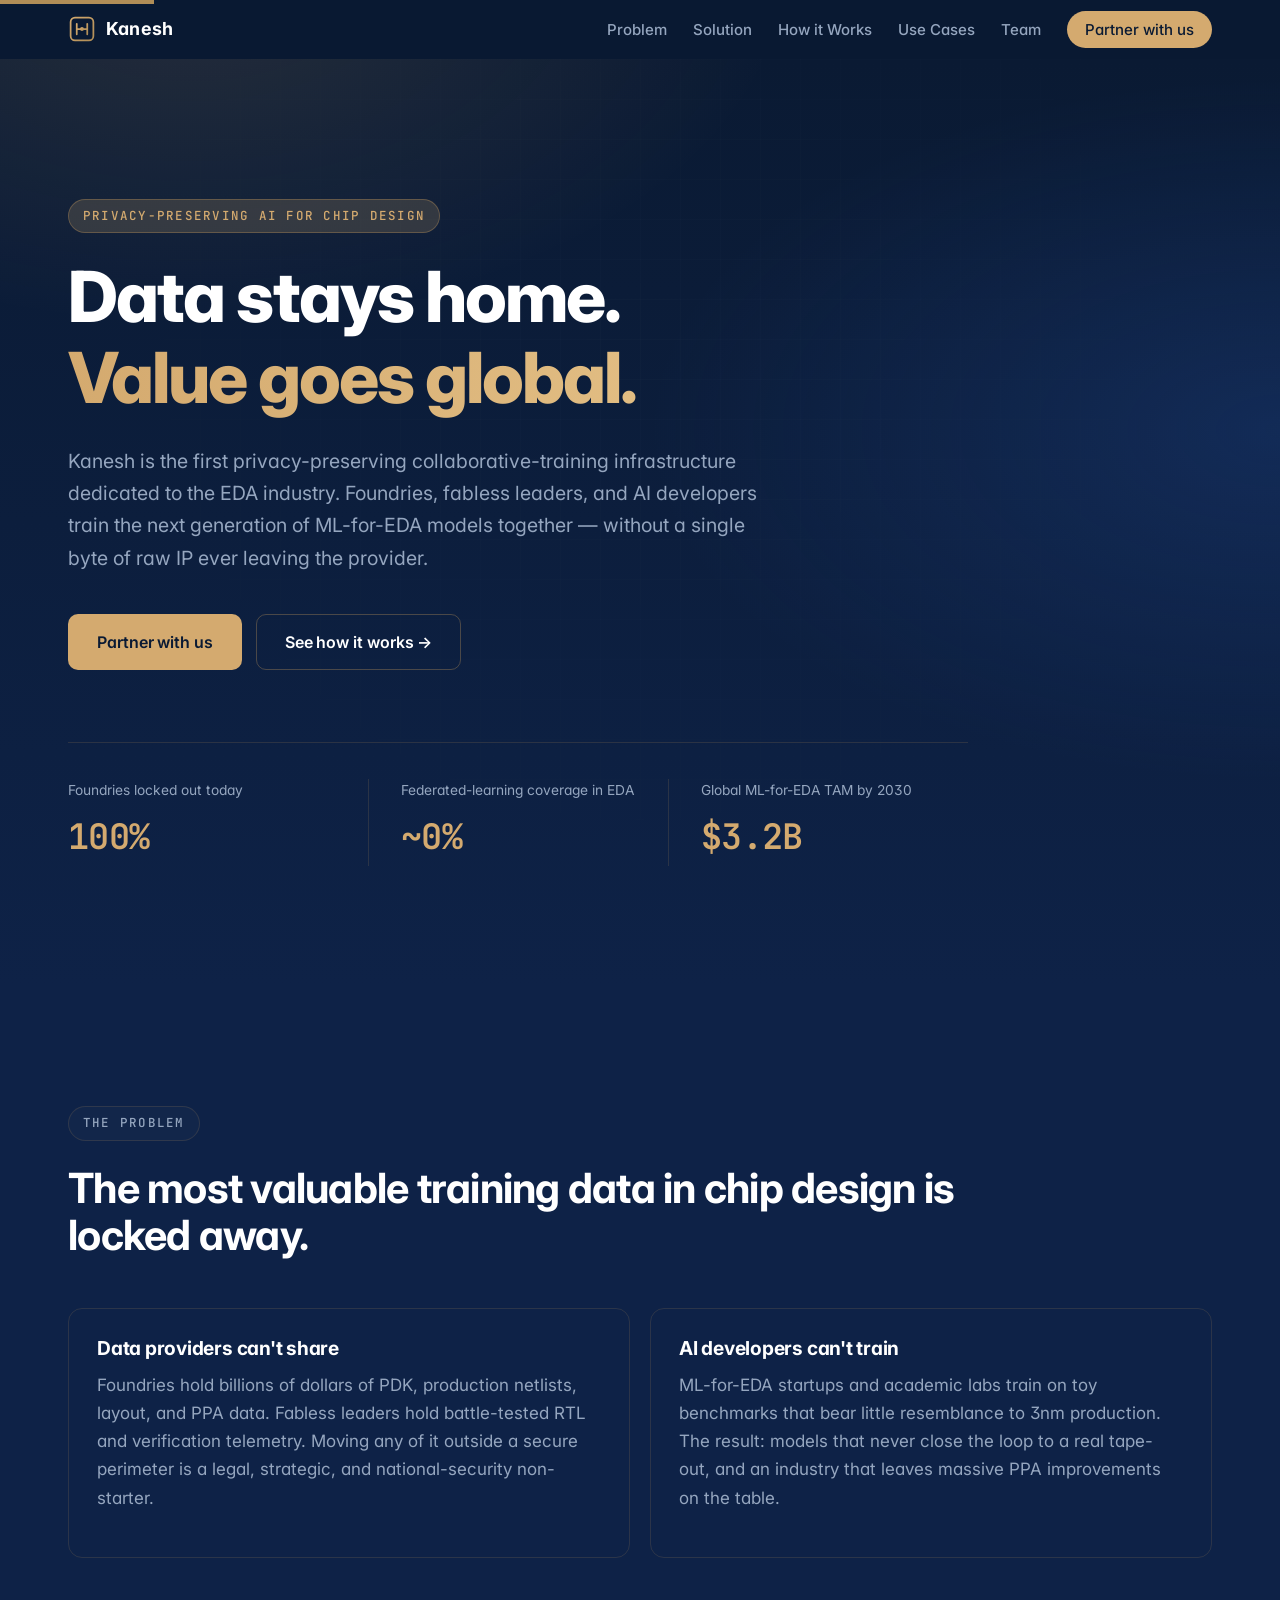
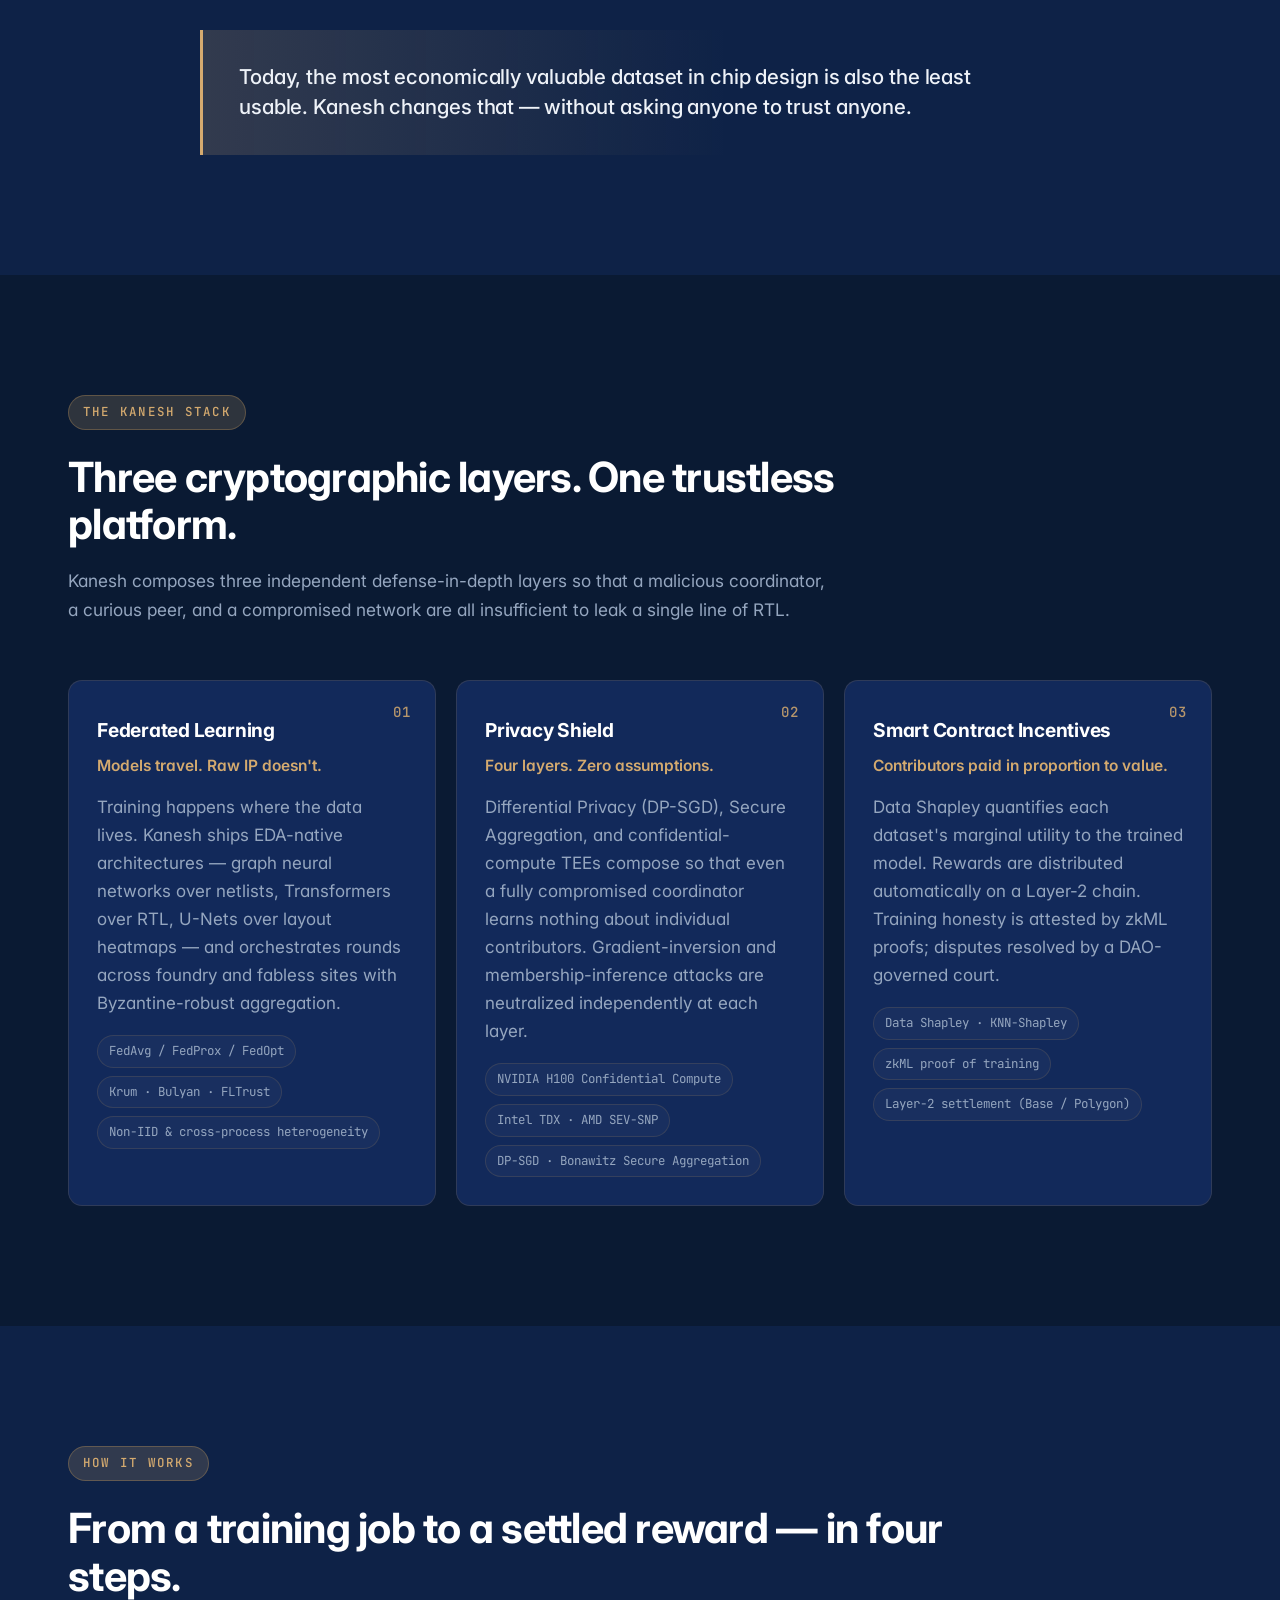
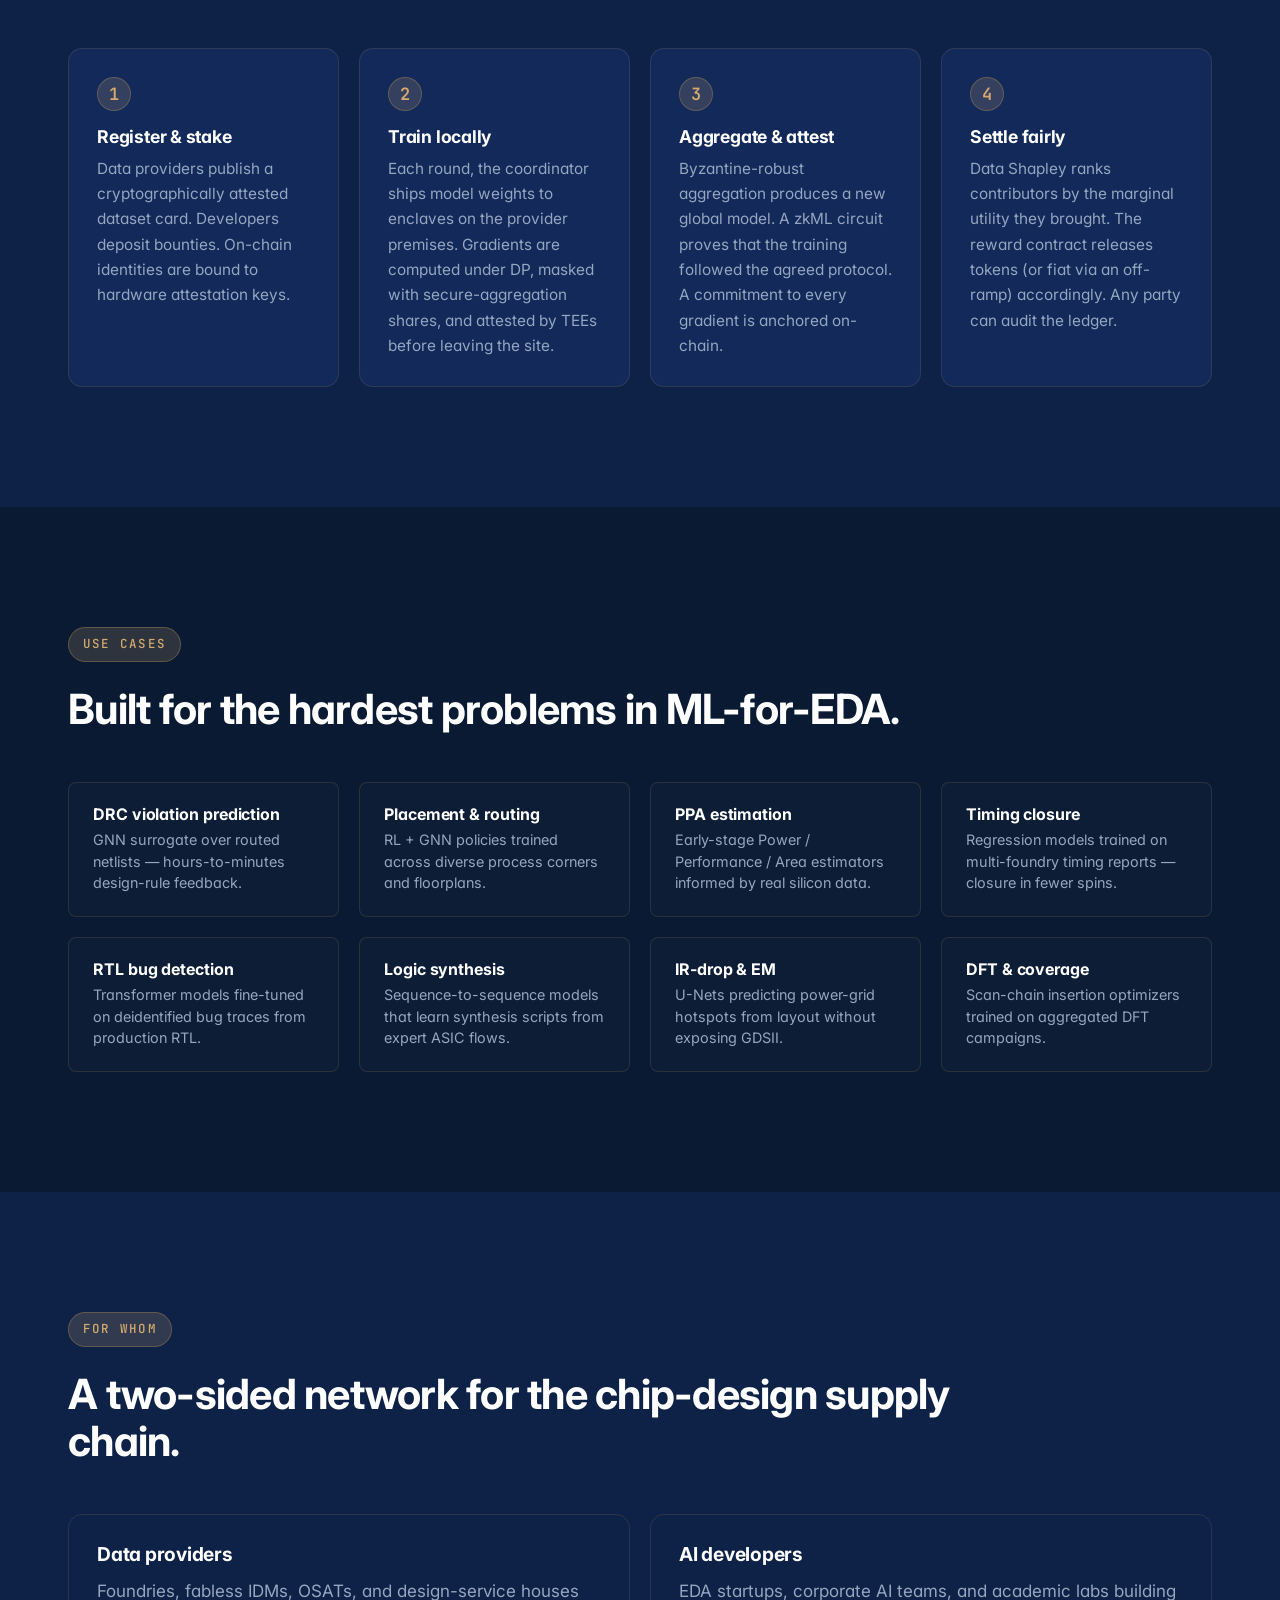
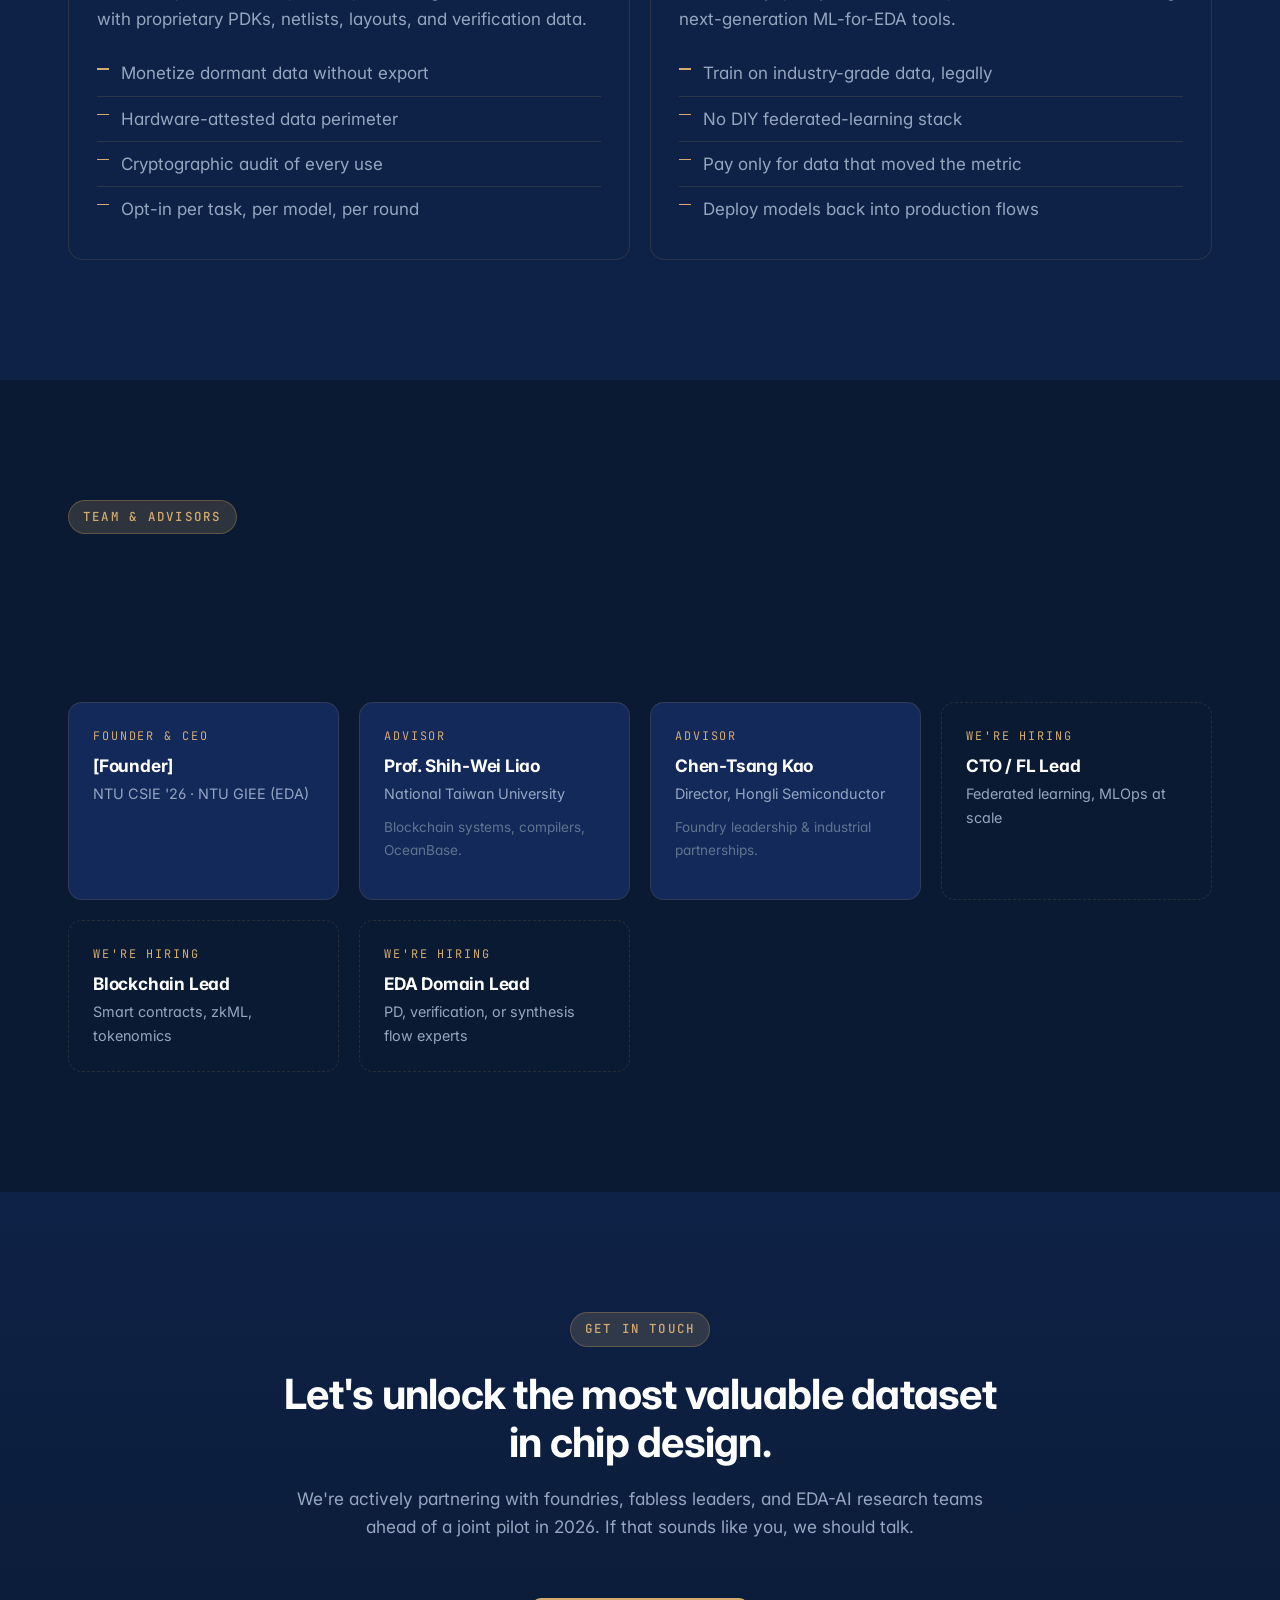
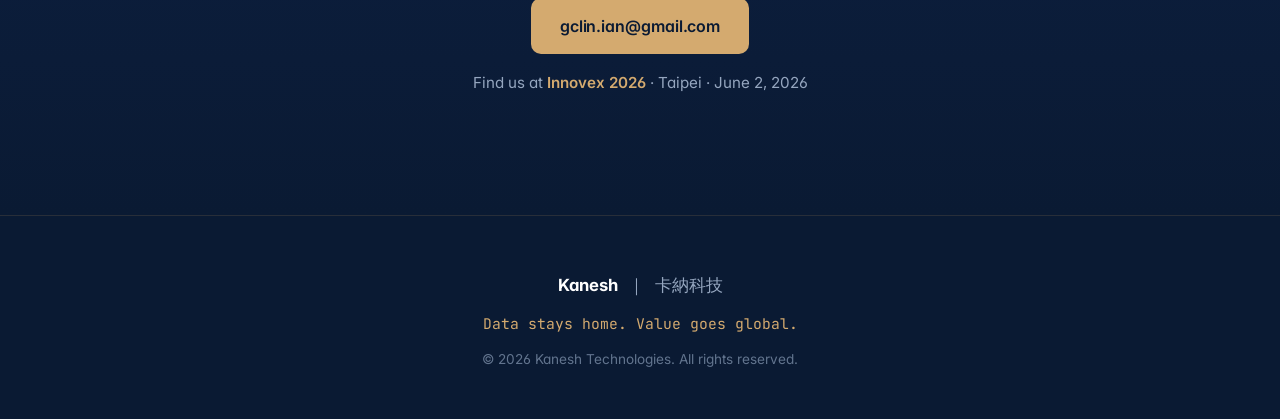
==== commit d099d405: "Trim advisor list to 2; update contact email - Remove Prof. Yao-Wen Chang and Prof. An-Yeu Wu from a" ====
--- a/webpage/index.html
+++ b/webpage/index.html
@@ -293,18 +293,6 @@
             <p class="person__org">Director, Hongli Semiconductor</p>
             <p class="person__note">Foundry leadership &amp; industrial partnerships.</p>
           </article>
-          <article class="person">
-            <p class="person__role">Advisor</p>
-            <h3 class="person__name">Prof. Yao-Wen Chang</h3>
-            <p class="person__org">NTU EE · EDA</p>
-            <p class="person__note">Global authority on physical design.</p>
-          </article>
-          <article class="person">
-            <p class="person__role">Advisor</p>
-            <h3 class="person__name">Prof. An-Yeu (Andy) Wu</h3>
-            <p class="person__org">NTU EE · Integrated Circuits &amp; Systems</p>
-            <p class="person__note">Signal processing, IC systems, AI accelerators.</p>
-          </article>
           <article class="person person--placeholder">
             <p class="person__role">We're hiring</p>
             <h3 class="person__name">CTO / FL Lead</h3>
@@ -334,7 +322,7 @@
           ahead of a joint pilot in 2026. If that sounds like you, we should talk.
         </p>
         <div class="contact">
-          <a class="btn btn--primary" href="mailto:hello@kanesh.ai">hello@kanesh.ai</a>
+          <a class="btn btn--primary" href="mailto:gclin.ian@gmail.com">gclin.ian@gmail.com</a>
           <p class="contact__meta">Find us at <strong>Innovex 2026</strong> · Taipei · June 2, 2026</p>
         </div>
       </div>
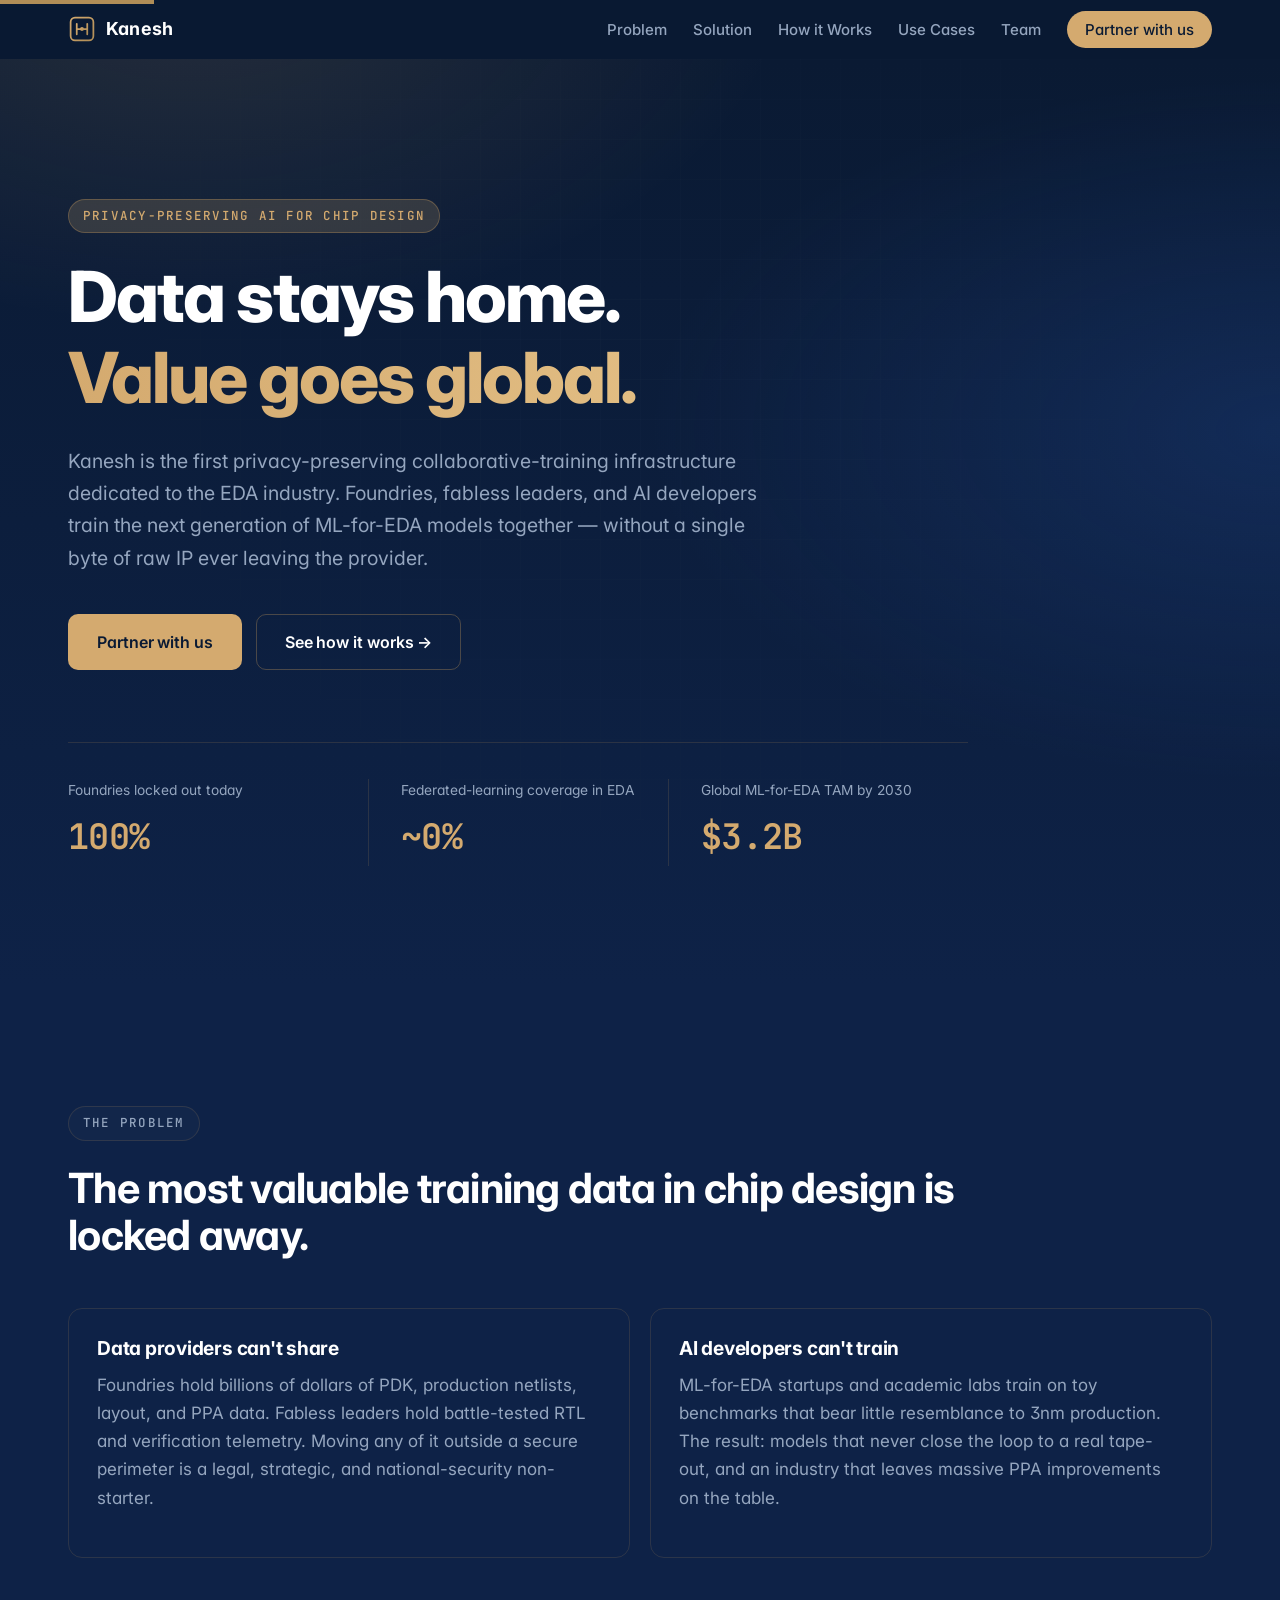
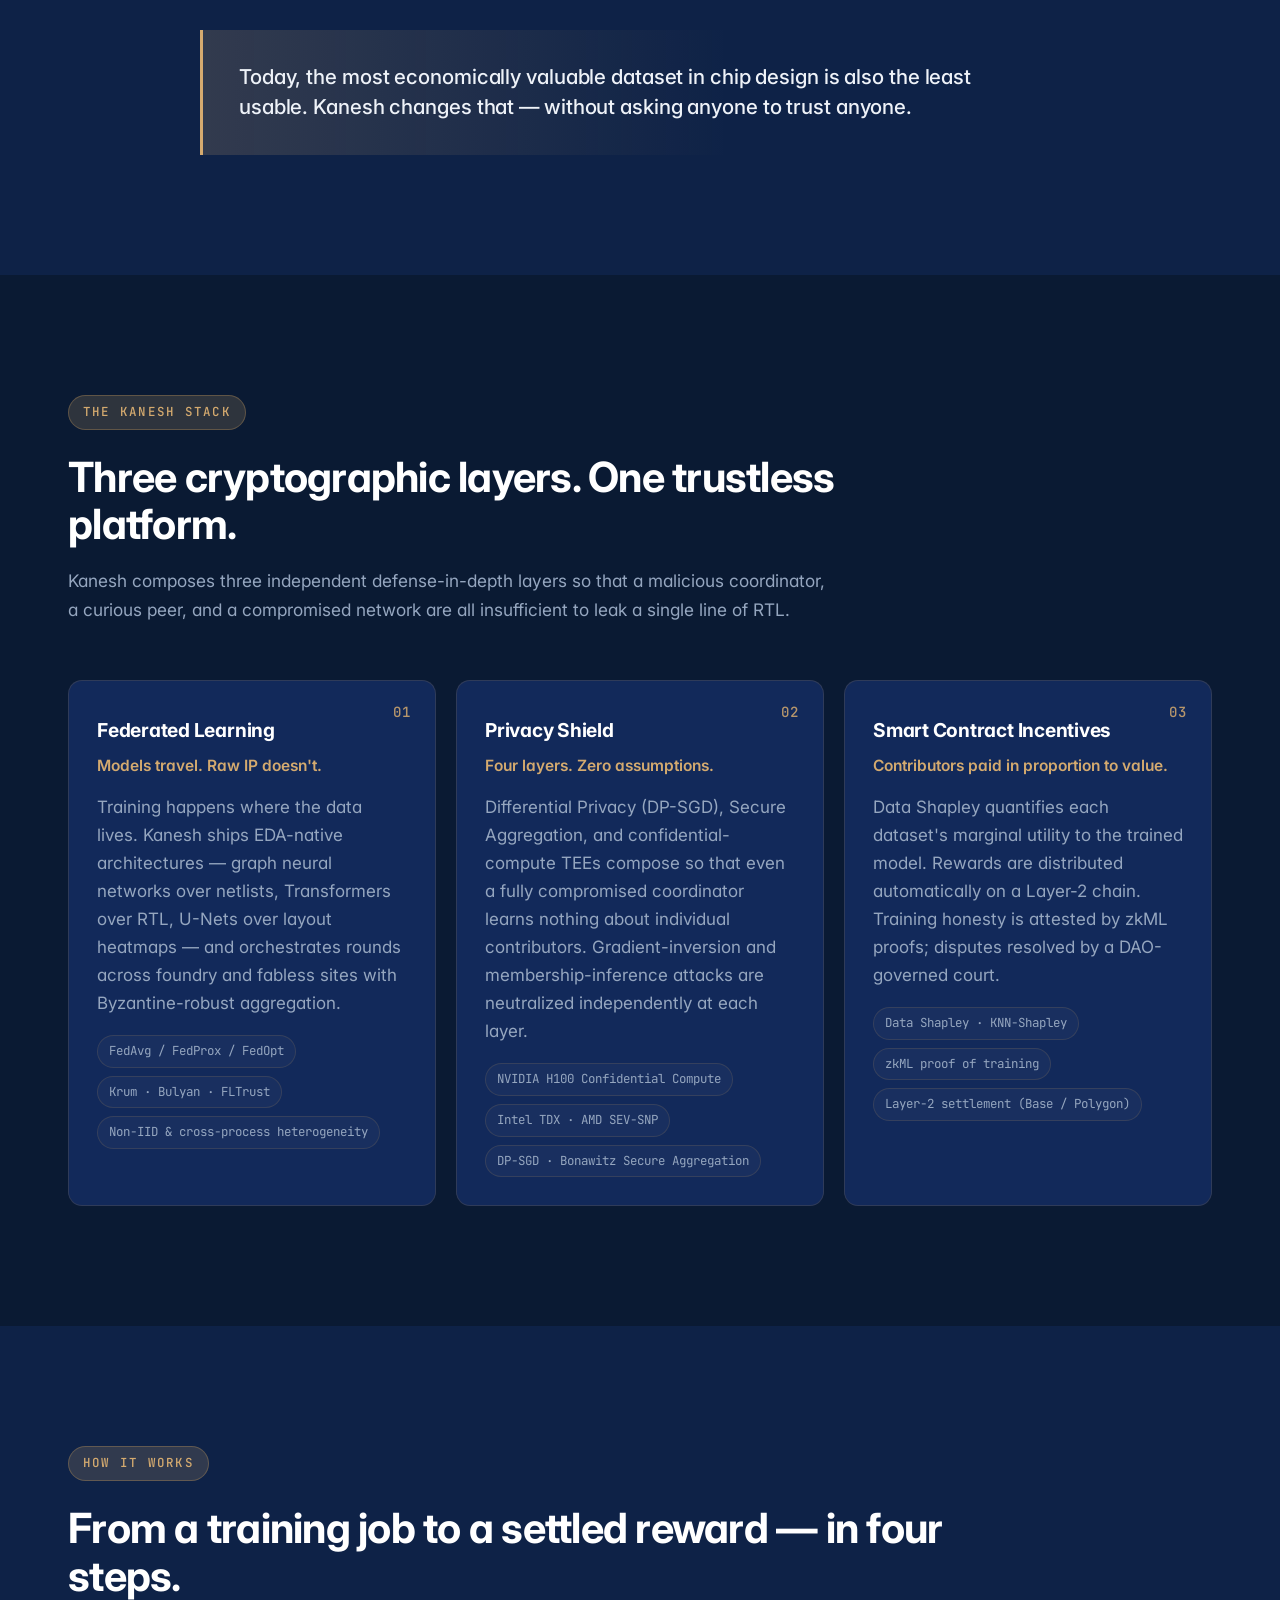
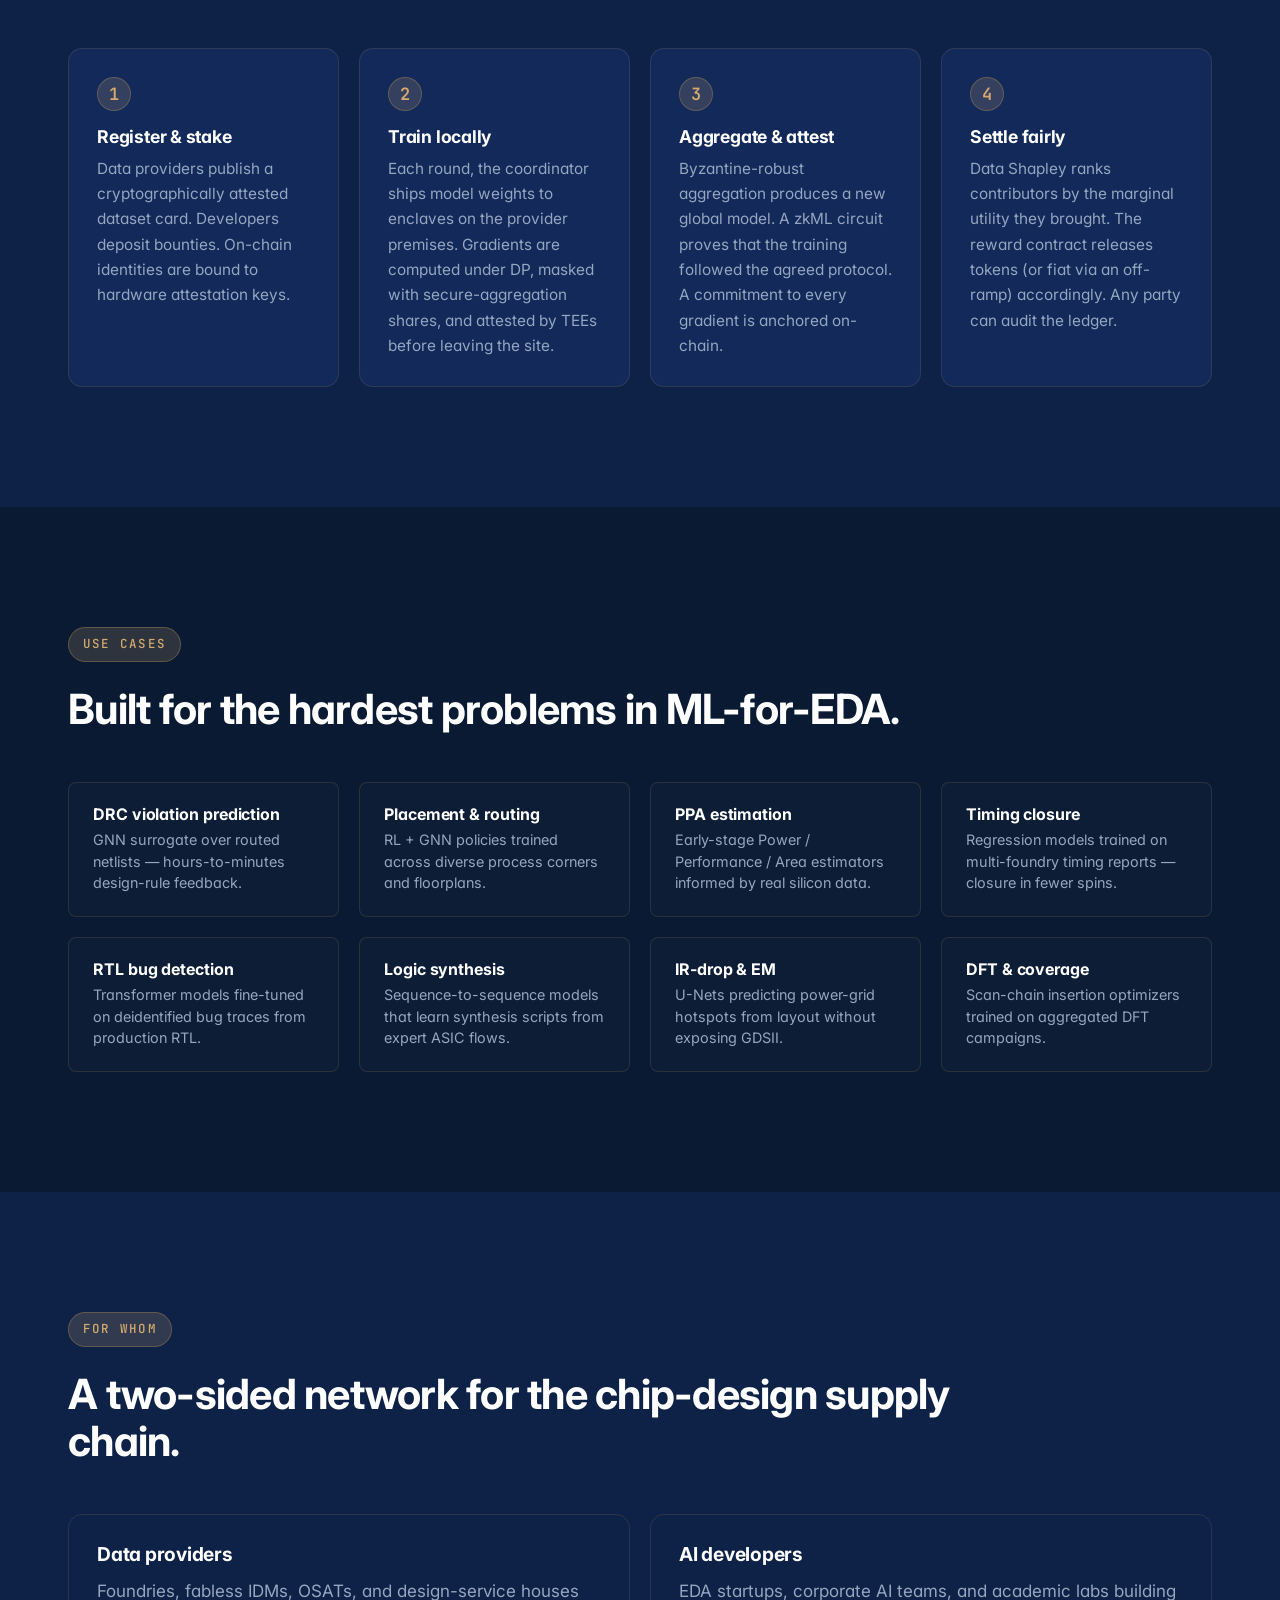
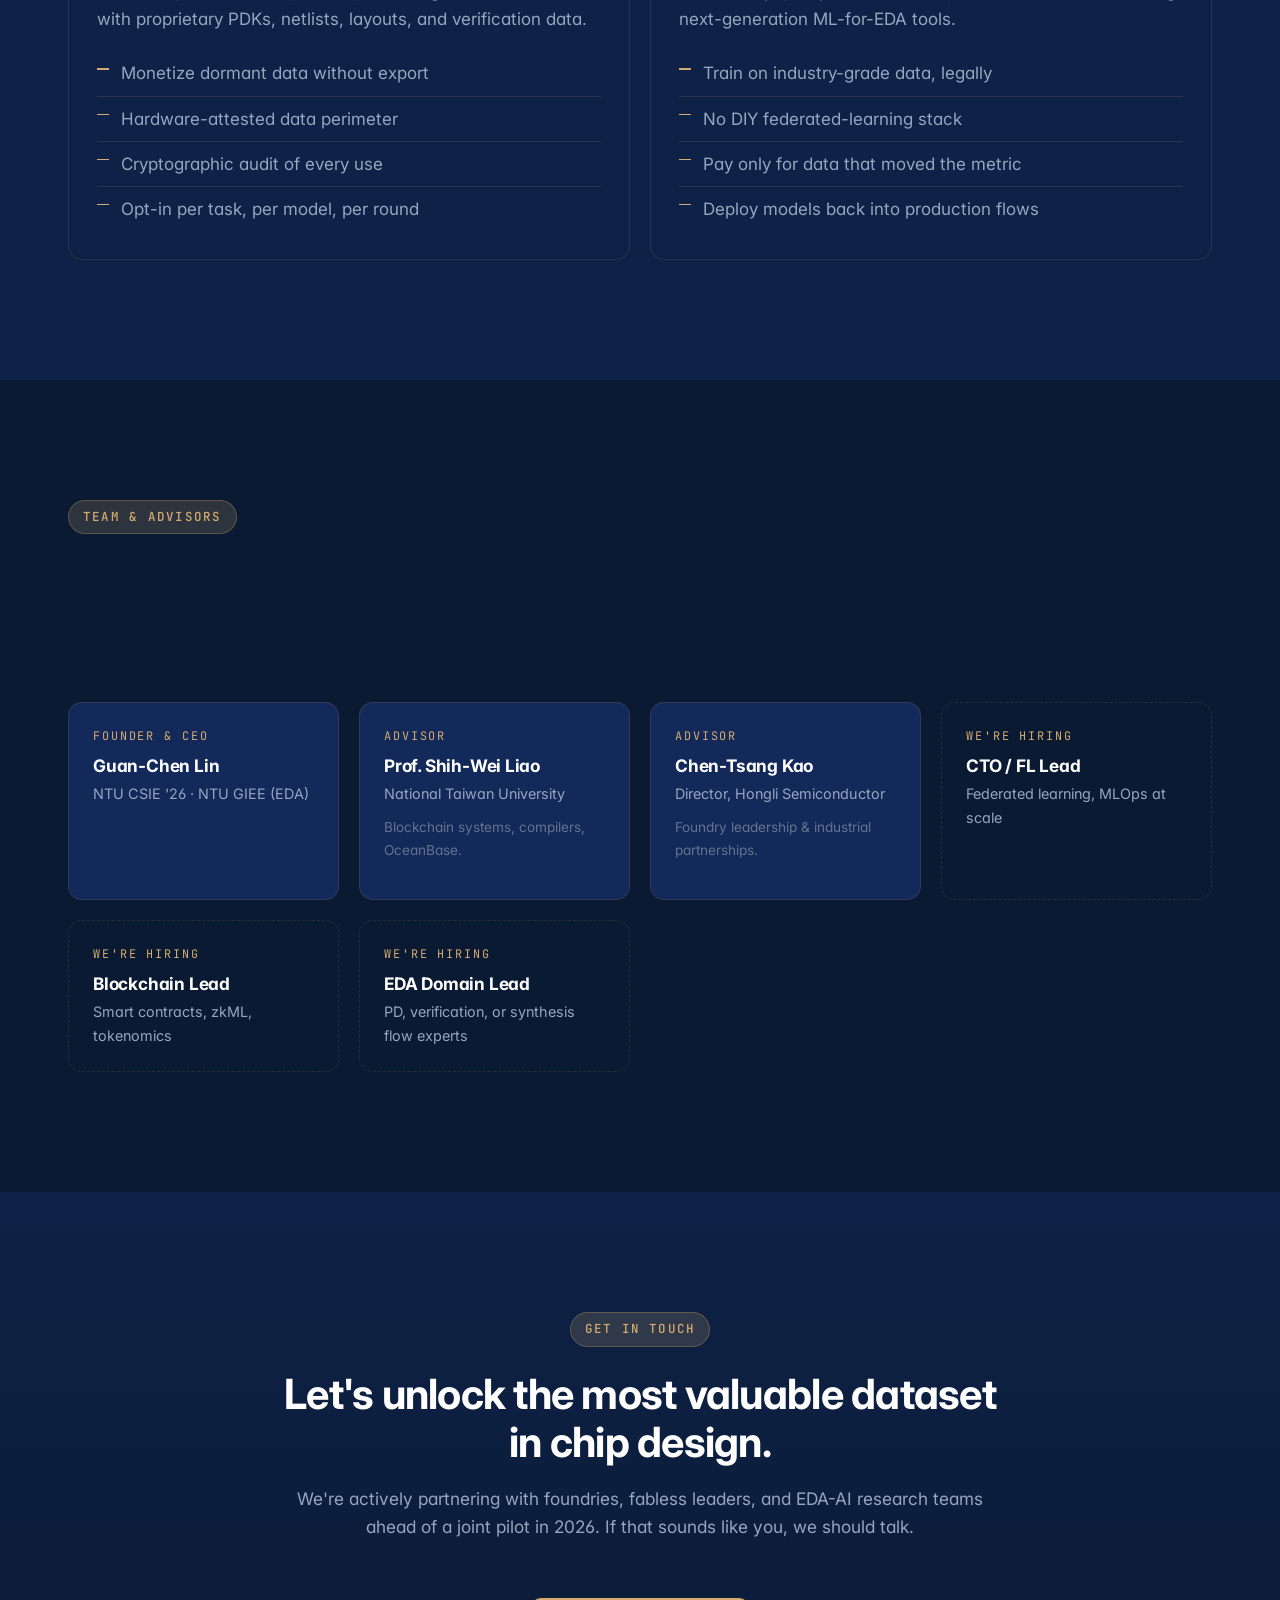
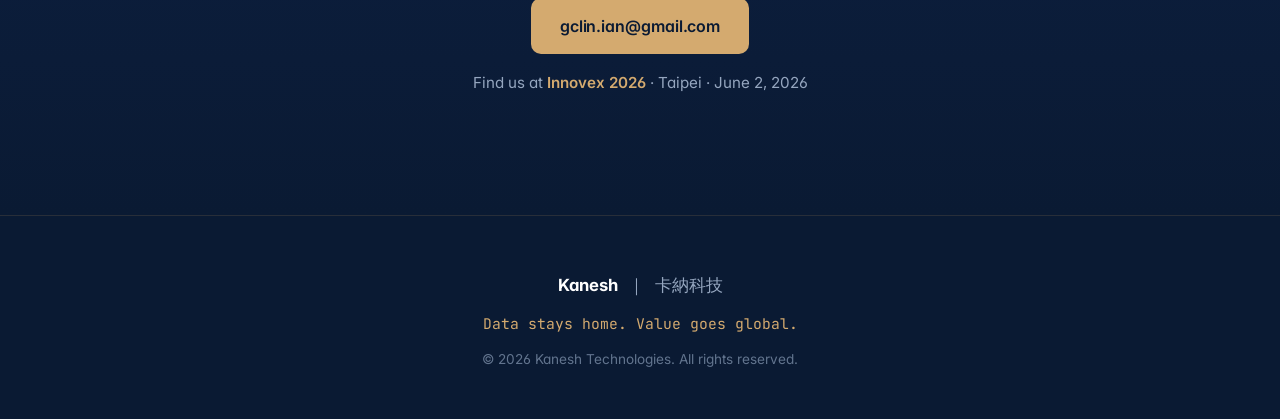
==== commit 816082db: "Set founder name to Guan-Chen Lin" ====
--- a/webpage/index.html
+++ b/webpage/index.html
@@ -278,7 +278,7 @@
         <div class="grid grid--4">
           <article class="person">
             <p class="person__role">Founder &amp; CEO</p>
-            <h3 class="person__name">[Founder]</h3>
+            <h3 class="person__name">Guan-Chen Lin</h3>
             <p class="person__org">NTU CSIE '26 · NTU GIEE (EDA)</p>
           </article>
           <article class="person">
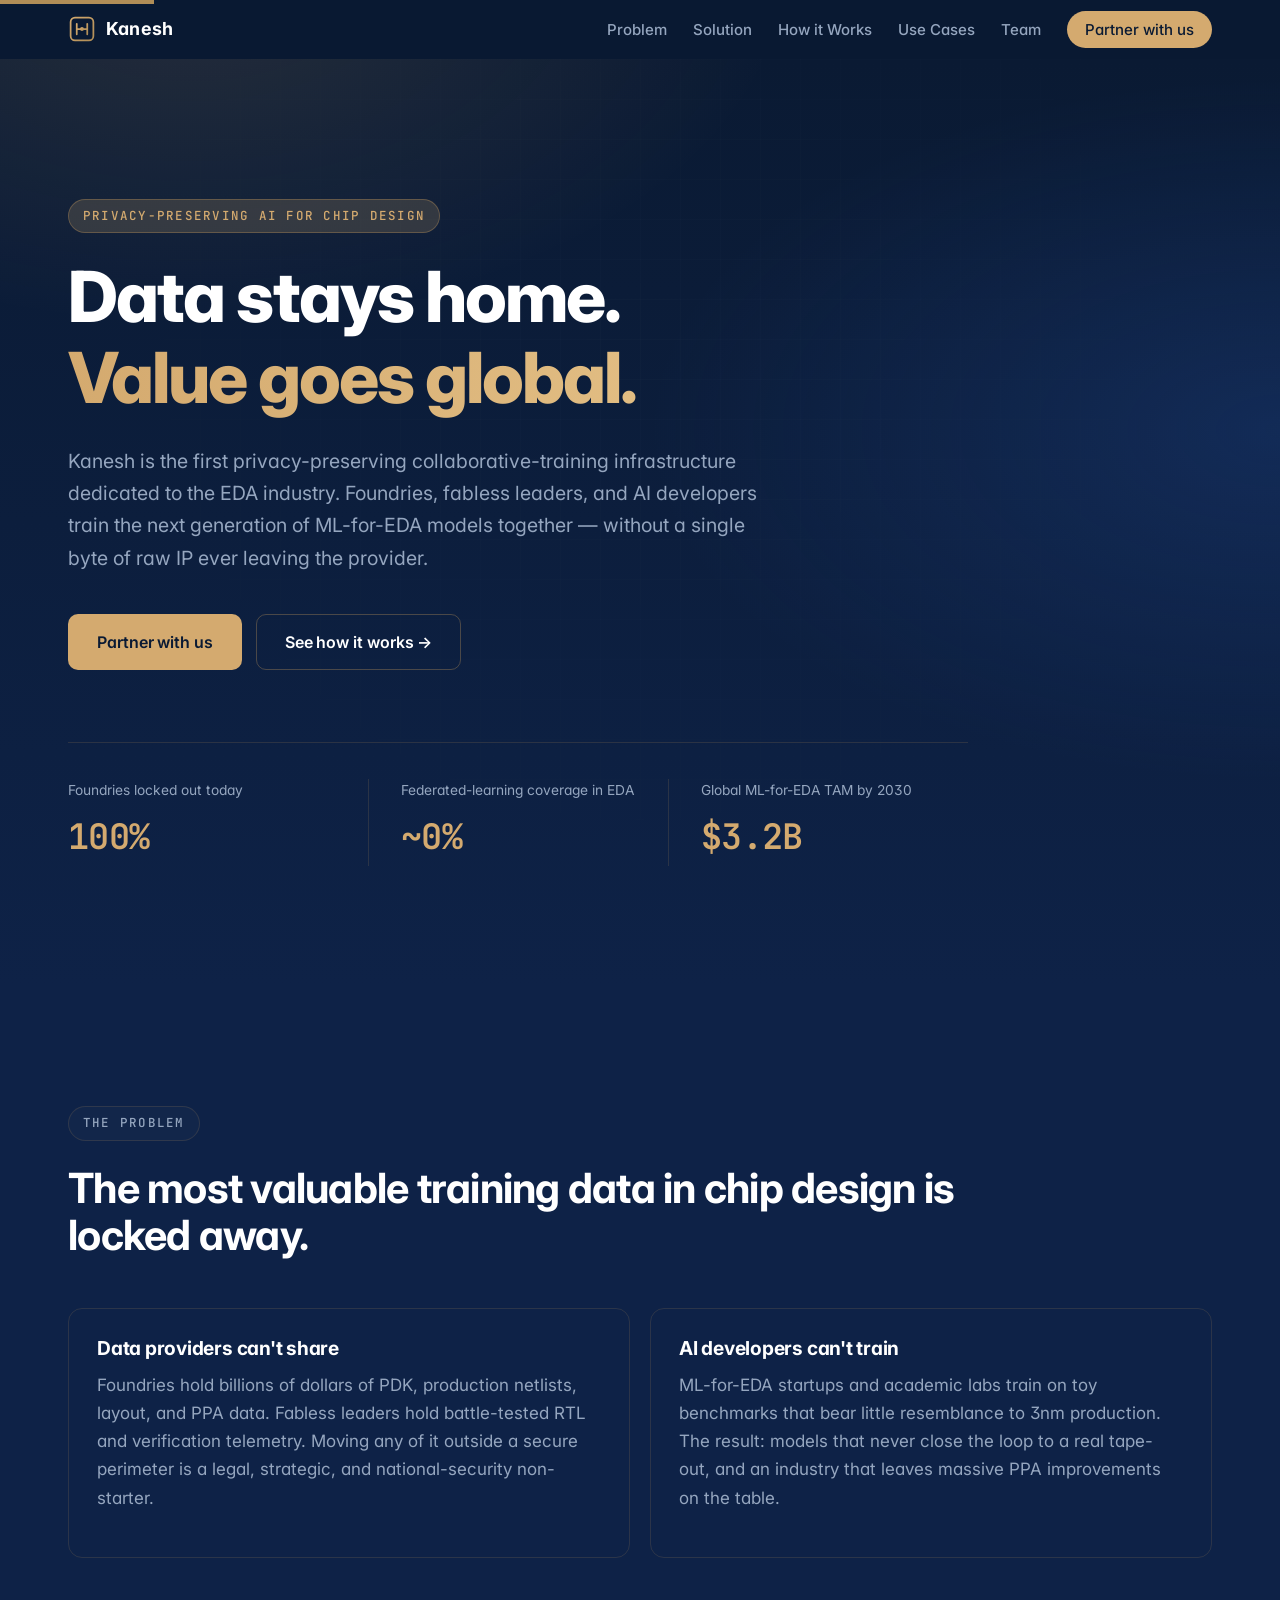
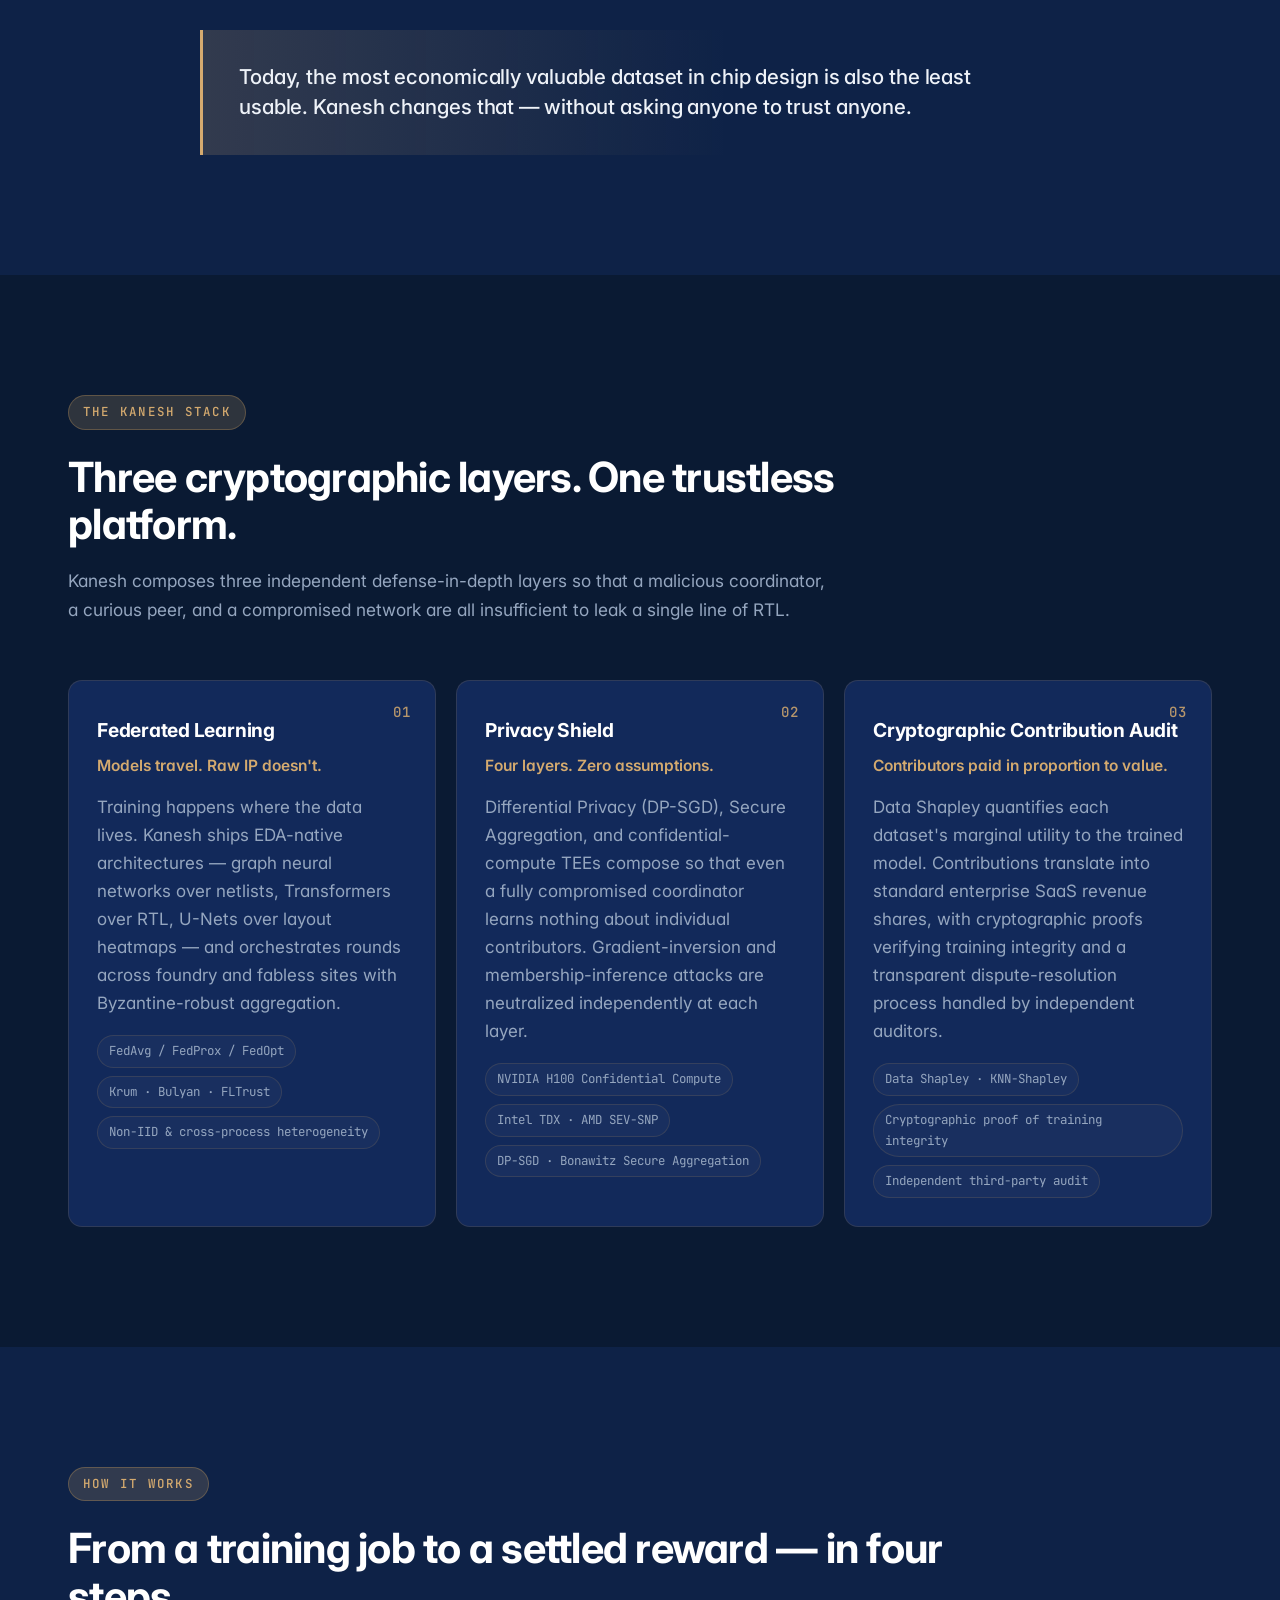
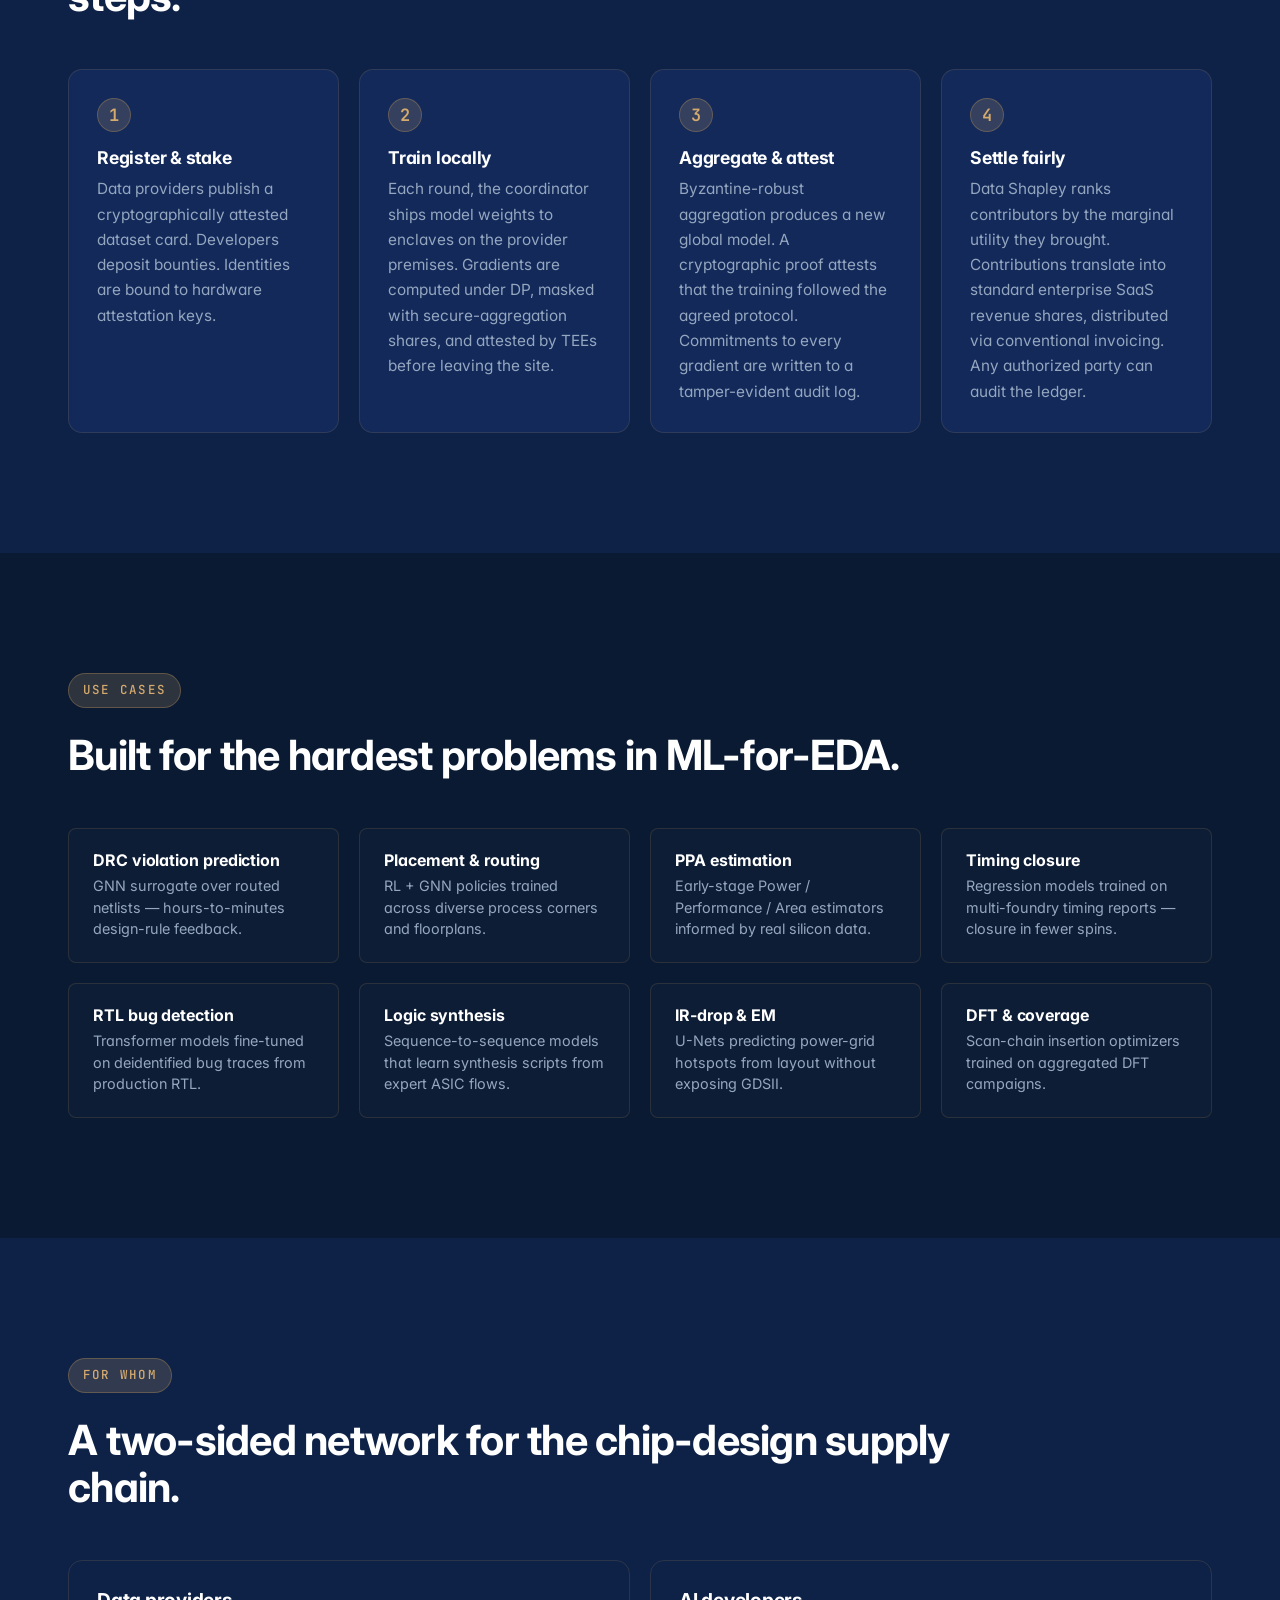
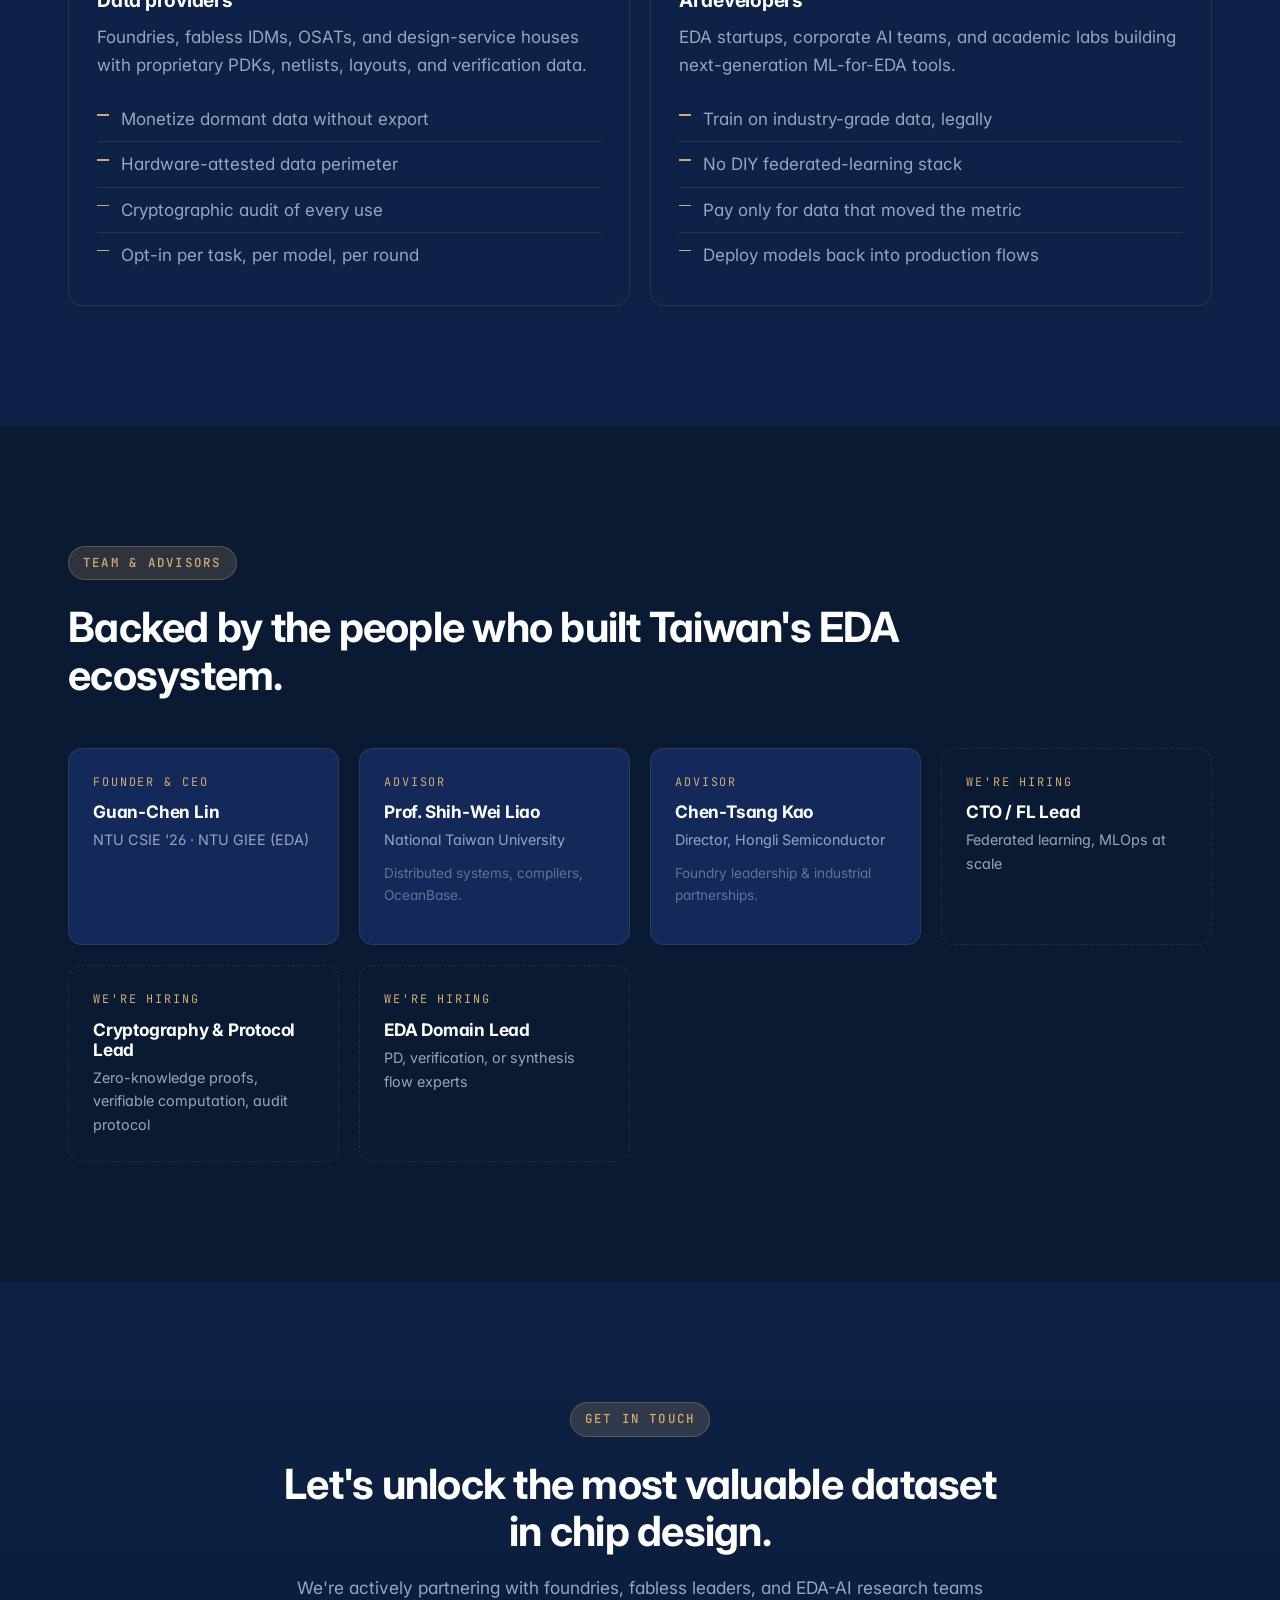
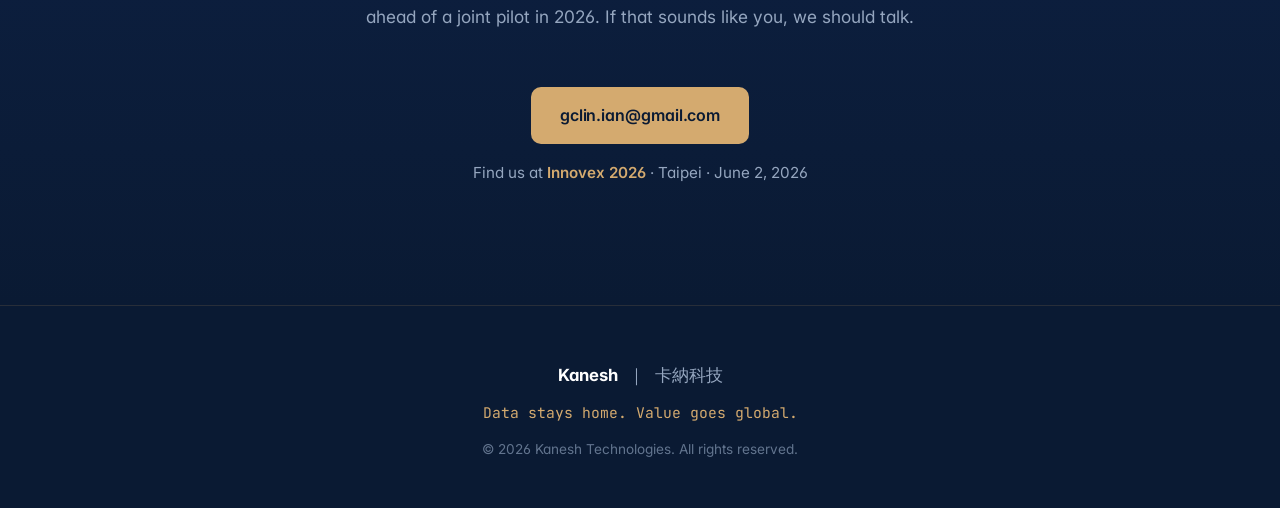
==== commit 4fdb899c: "Remove public-facing blockchain/token/DAO language (Phase 1 positioning)" ====
--- a/webpage/index.html
+++ b/webpage/index.html
@@ -4,7 +4,7 @@
   <meta charset="UTF-8" />
   <meta name="viewport" content="width=device-width, initial-scale=1.0" />
   <title>Kanesh — The Data-Sovereign Backbone for the EDA AI Era</title>
-  <meta name="description" content="Kanesh combines federated learning, trusted execution environments, and smart contracts so that chip companies can co-train EDA AI models without raw data ever leaving their premises." />
+  <meta name="description" content="Kanesh combines federated learning, trusted execution environments, and a cryptographic contribution-audit layer so that chip companies can co-train EDA AI models without raw data ever leaving their premises." />
   <meta name="theme-color" content="#0B1E3B" />
 
   <meta property="og:title" content="Kanesh — Data stays home. Value goes global." />
@@ -160,17 +160,18 @@
 
           <article class="card card--feature">
             <span class="card__num">03</span>
-            <h3>Smart Contract Incentives</h3>
+            <h3>Cryptographic Contribution Audit</h3>
             <p class="card__kicker">Contributors paid in proportion to value.</p>
             <p>
               Data Shapley quantifies each dataset's marginal utility to the trained model.
-              Rewards are distributed automatically on a Layer-2 chain. Training honesty is
-              attested by zkML proofs; disputes resolved by a DAO-governed court.
+              Contributions translate into standard enterprise SaaS revenue shares, with
+              cryptographic proofs verifying training integrity and a transparent
+              dispute-resolution process handled by independent auditors.
             </p>
             <ul class="card__tags">
               <li>Data Shapley · KNN-Shapley</li>
-              <li>zkML proof of training</li>
-              <li>Layer-2 settlement (Base / Polygon)</li>
+              <li>Cryptographic proof of training integrity</li>
+              <li>Independent third-party audit</li>
             </ul>
           </article>
         </div>
@@ -188,7 +189,7 @@
             <h3>Register &amp; stake</h3>
             <p>
               Data providers publish a cryptographically attested dataset card. Developers
-              deposit bounties. On-chain identities are bound to hardware attestation keys.
+              deposit bounties. Identities are bound to hardware attestation keys.
             </p>
           </li>
           <li class="step">
@@ -204,18 +205,18 @@
             <span class="step__num">3</span>
             <h3>Aggregate &amp; attest</h3>
             <p>
-              Byzantine-robust aggregation produces a new global model. A zkML circuit proves
-              that the training followed the agreed protocol. A commitment to every gradient
-              is anchored on-chain.
+              Byzantine-robust aggregation produces a new global model. A cryptographic
+              proof attests that the training followed the agreed protocol. Commitments to
+              every gradient are written to a tamper-evident audit log.
             </p>
           </li>
           <li class="step">
             <span class="step__num">4</span>
             <h3>Settle fairly</h3>
             <p>
-              Data Shapley ranks contributors by the marginal utility they brought. The reward
-              contract releases tokens (or fiat via an off-ramp) accordingly. Any party can
-              audit the ledger.
+              Data Shapley ranks contributors by the marginal utility they brought.
+              Contributions translate into standard enterprise SaaS revenue shares, distributed
+              via conventional invoicing. Any authorized party can audit the ledger.
             </p>
           </li>
         </ol>
@@ -285,7 +286,7 @@
             <p class="person__role">Advisor</p>
             <h3 class="person__name">Prof. Shih-Wei Liao</h3>
             <p class="person__org">National Taiwan University</p>
-            <p class="person__note">Blockchain systems, compilers, OceanBase.</p>
+            <p class="person__note">Distributed systems, compilers, OceanBase.</p>
           </article>
           <article class="person">
             <p class="person__role">Advisor</p>
@@ -300,8 +301,8 @@
           </article>
           <article class="person person--placeholder">
             <p class="person__role">We're hiring</p>
-            <h3 class="person__name">Blockchain Lead</h3>
-            <p class="person__org">Smart contracts, zkML, tokenomics</p>
+            <h3 class="person__name">Cryptography &amp; Protocol Lead</h3>
+            <p class="person__org">Zero-knowledge proofs, verifiable computation, audit protocol</p>
           </article>
           <article class="person person--placeholder">
             <p class="person__role">We're hiring</p>
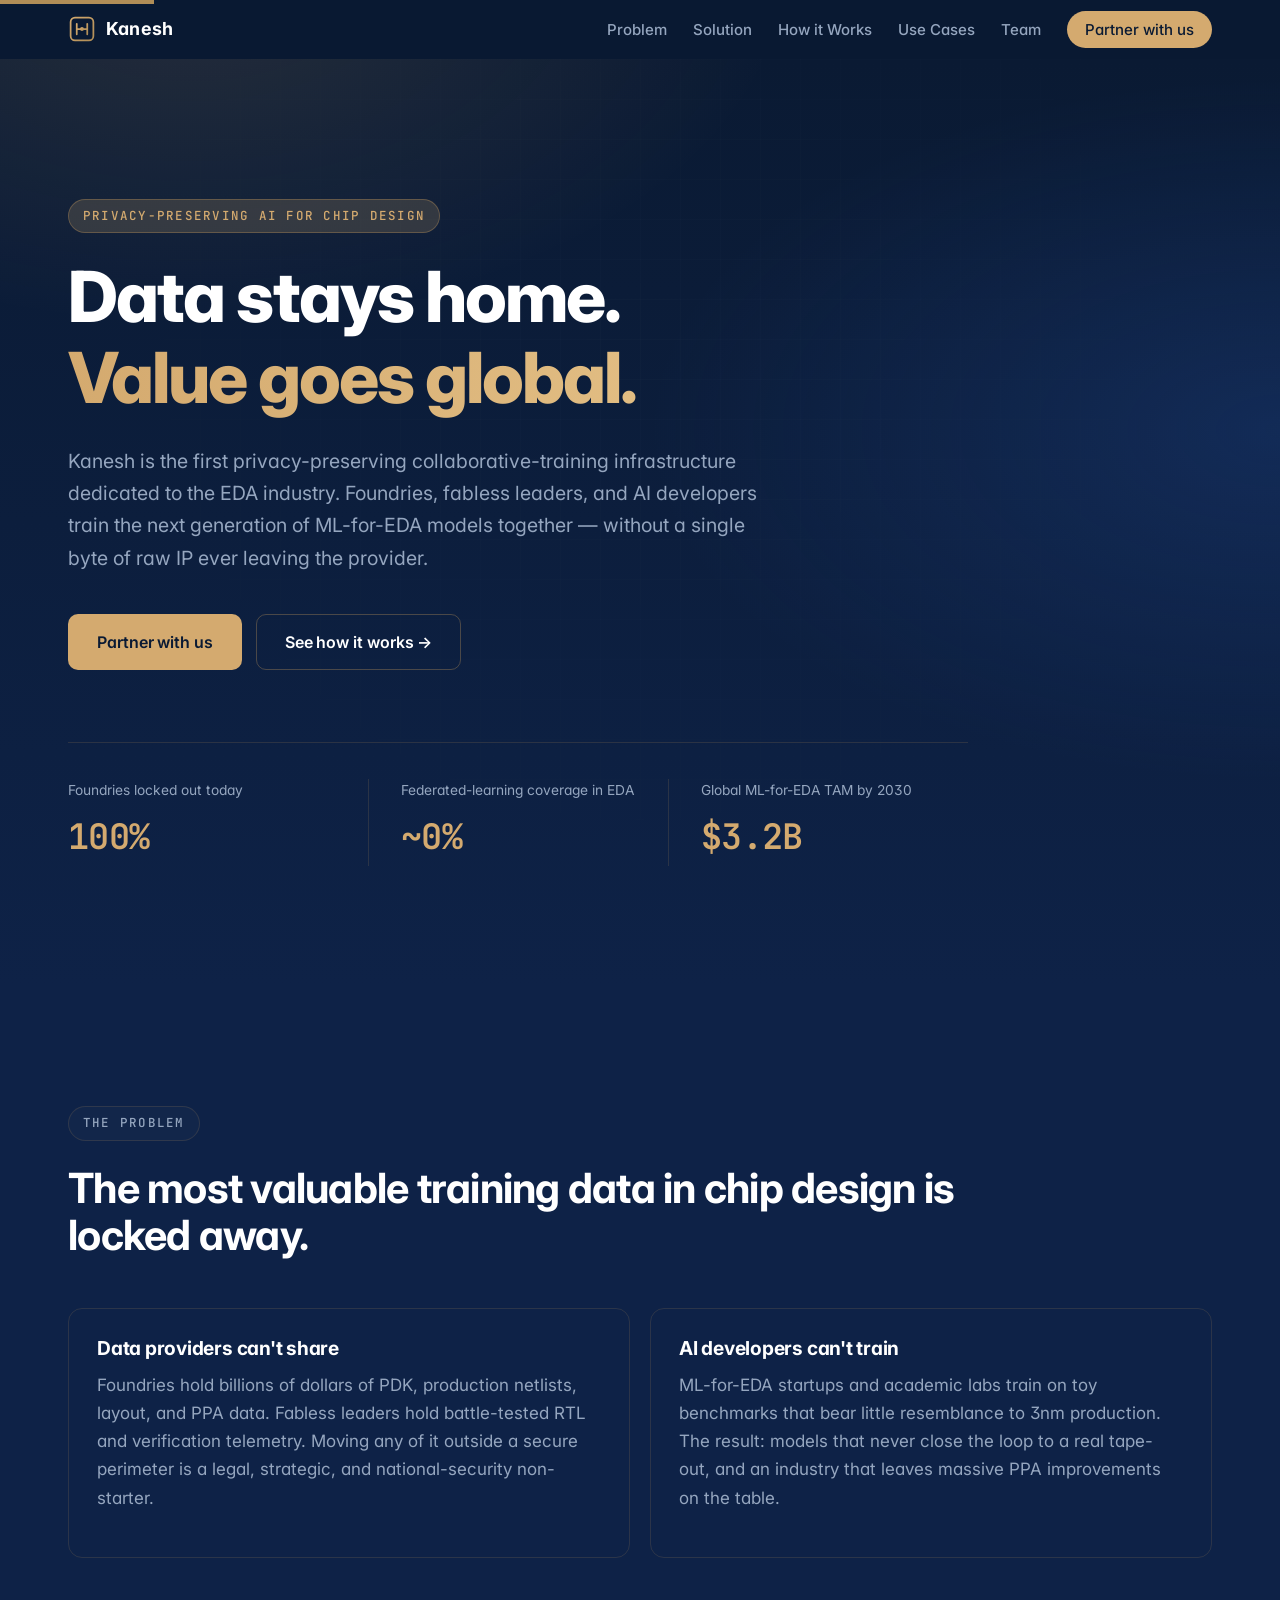
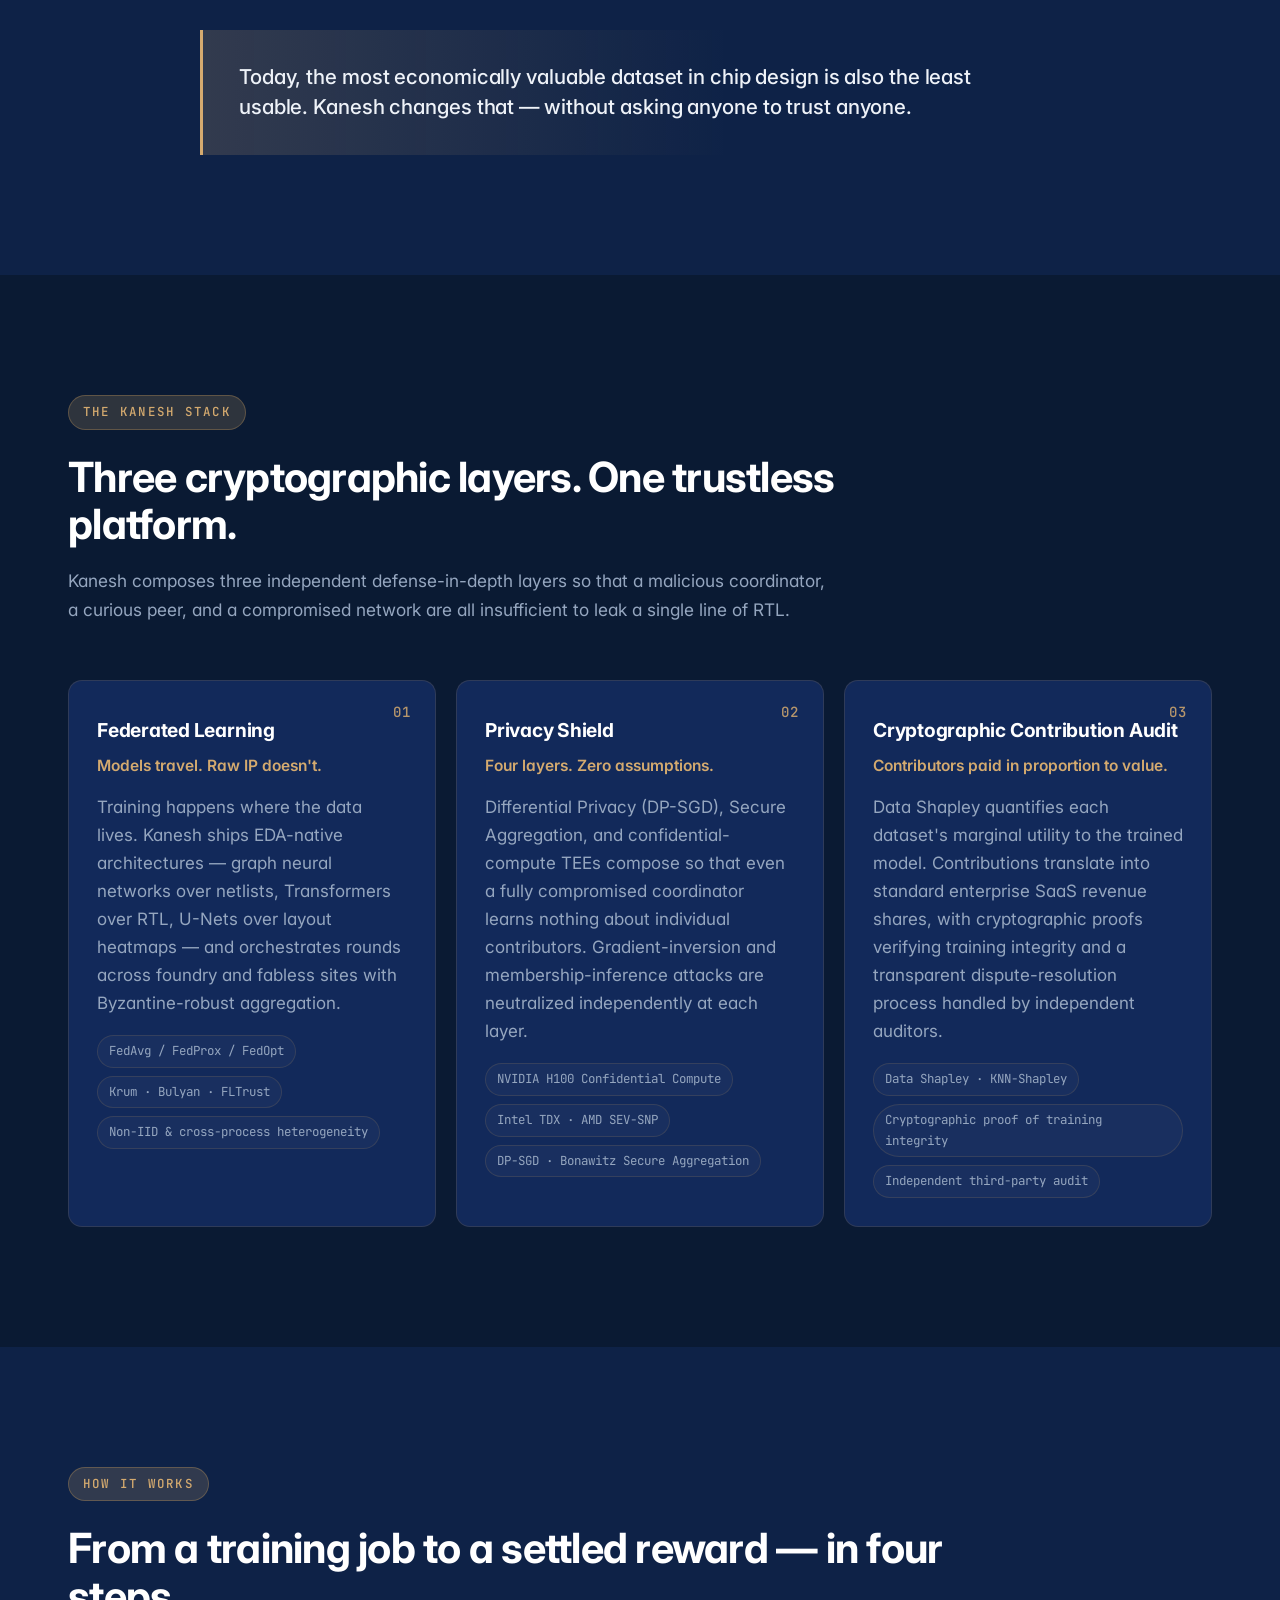
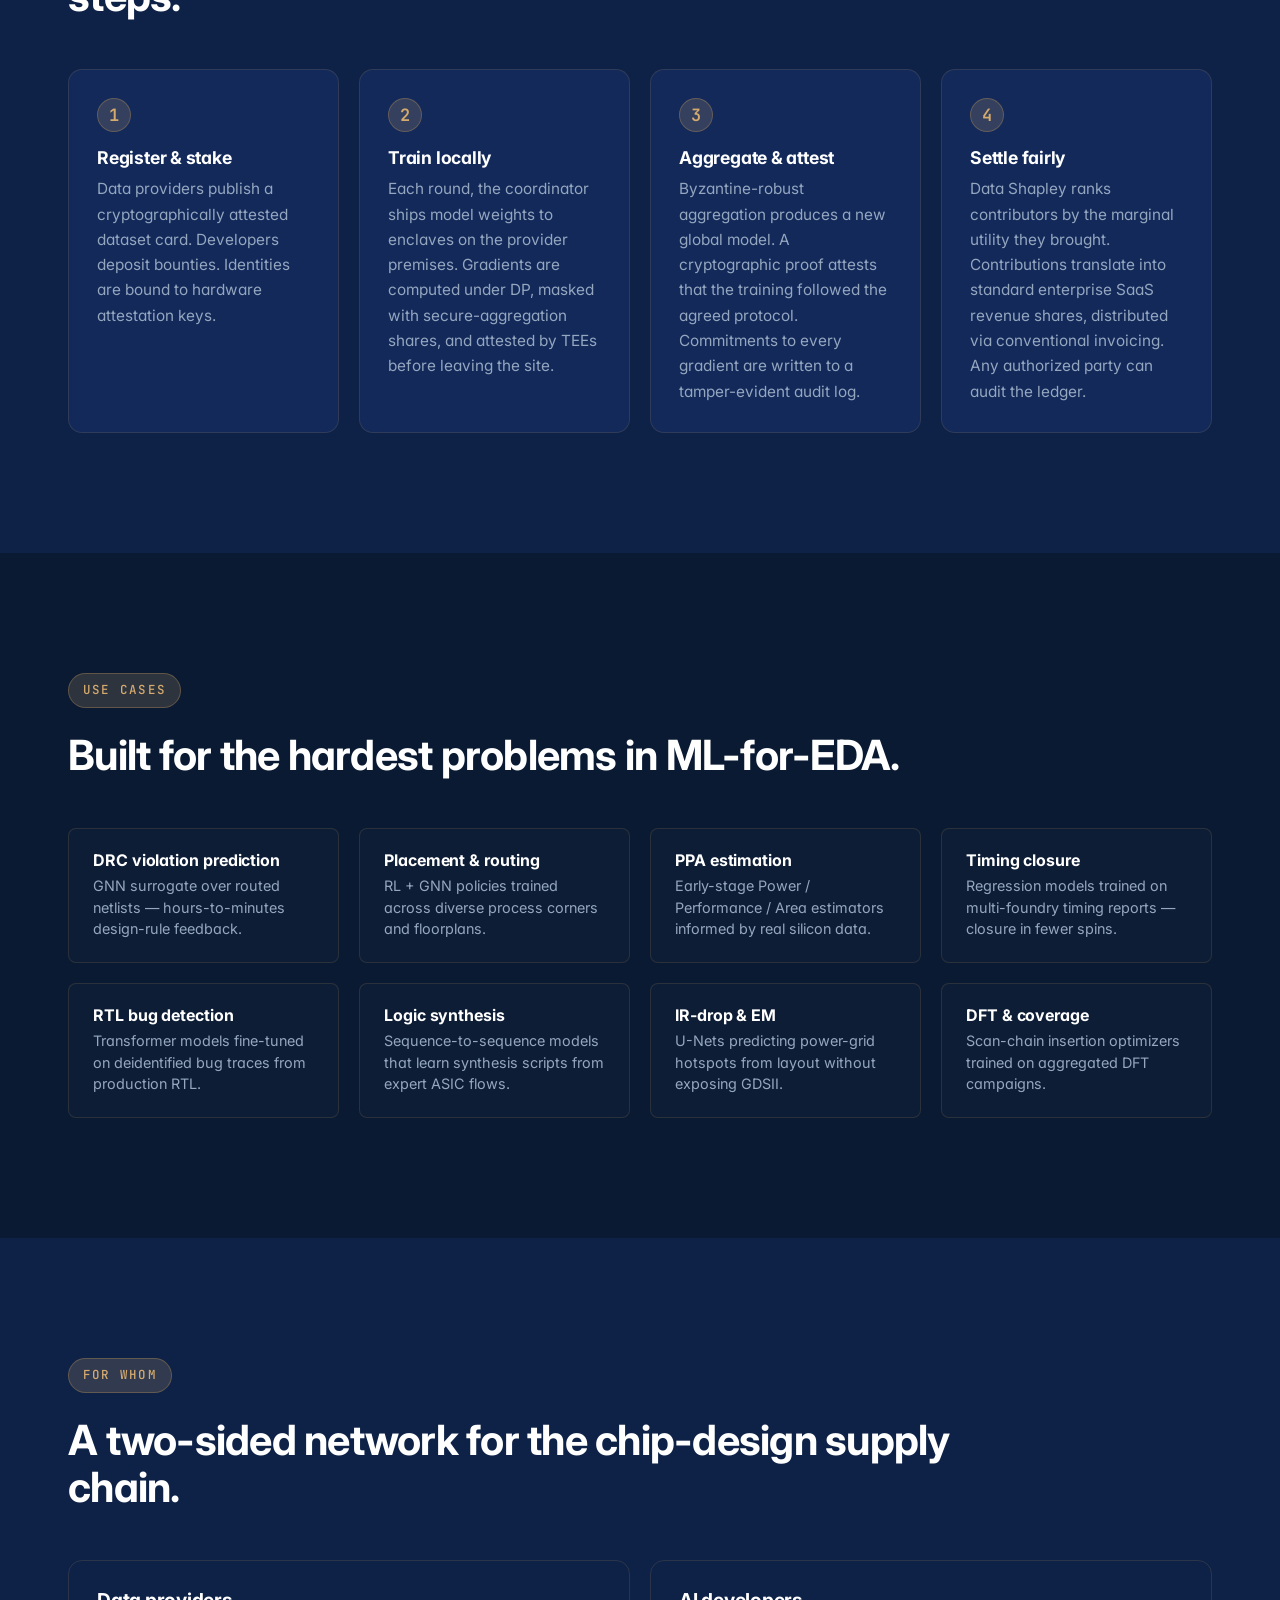
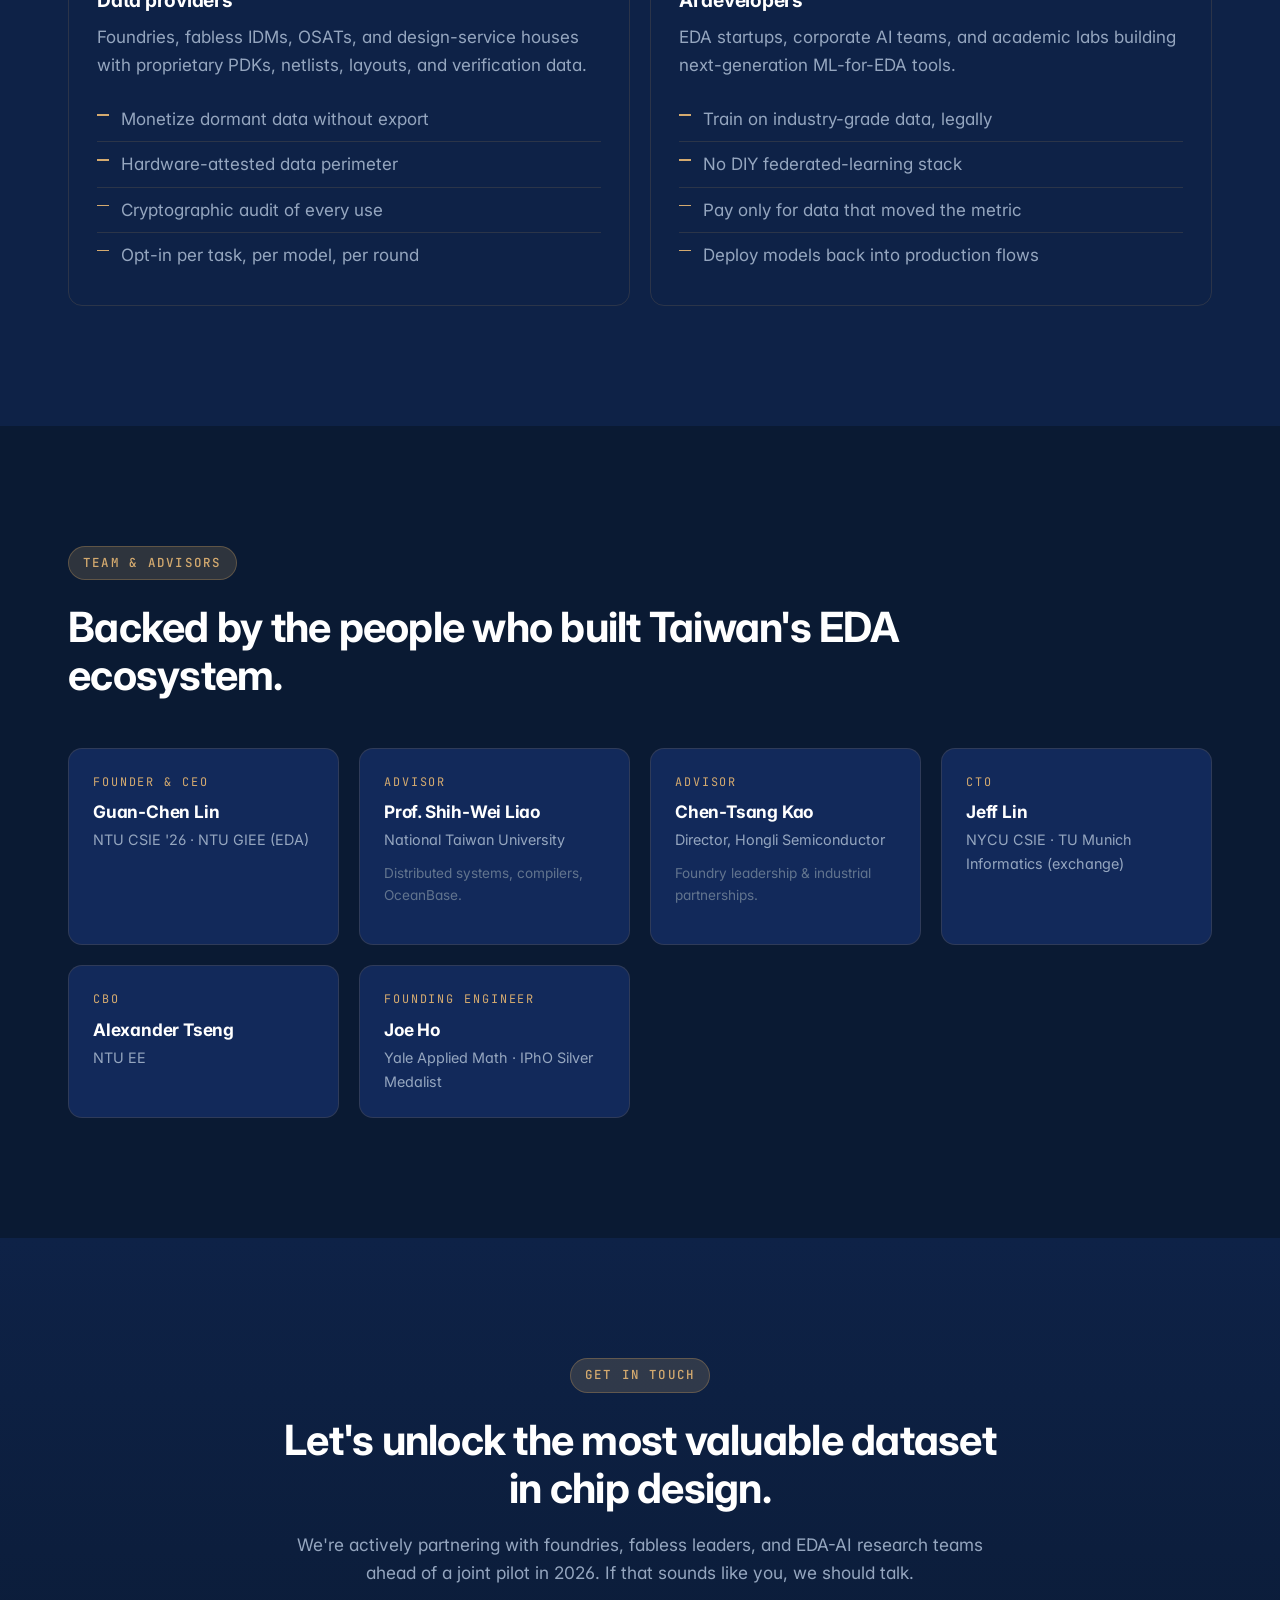
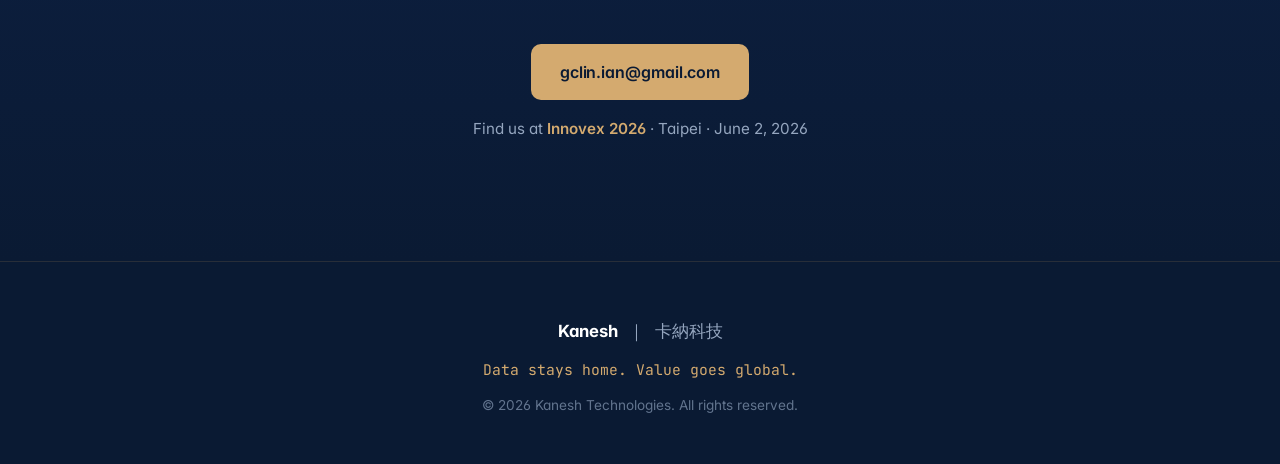
==== commit a9f80779: "Add CTO Jeff Lin, CBO Alexander Tseng, Founding Engineer Joe Ho to Team & Advisors" ====
--- a/webpage/index.html
+++ b/webpage/index.html
@@ -294,20 +294,20 @@
             <p class="person__org">Director, Hongli Semiconductor</p>
             <p class="person__note">Foundry leadership &amp; industrial partnerships.</p>
           </article>
-          <article class="person person--placeholder">
-            <p class="person__role">We're hiring</p>
-            <h3 class="person__name">CTO / FL Lead</h3>
-            <p class="person__org">Federated learning, MLOps at scale</p>
-          </article>
-          <article class="person person--placeholder">
-            <p class="person__role">We're hiring</p>
-            <h3 class="person__name">Cryptography &amp; Protocol Lead</h3>
-            <p class="person__org">Zero-knowledge proofs, verifiable computation, audit protocol</p>
-          </article>
-          <article class="person person--placeholder">
-            <p class="person__role">We're hiring</p>
-            <h3 class="person__name">EDA Domain Lead</h3>
-            <p class="person__org">PD, verification, or synthesis flow experts</p>
+          <article class="person">
+            <p class="person__role">CTO</p>
+            <h3 class="person__name">Jeff Lin</h3>
+            <p class="person__org">NYCU CSIE · TU Munich Informatics (exchange)</p>
+          </article>
+          <article class="person">
+            <p class="person__role">CBO</p>
+            <h3 class="person__name">Alexander Tseng</h3>
+            <p class="person__org">NTU EE</p>
+          </article>
+          <article class="person">
+            <p class="person__role">Founding Engineer</p>
+            <h3 class="person__name">Joe Ho</h3>
+            <p class="person__org">Yale Applied Math · IPhO Silver Medalist</p>
           </article>
         </div>
       </div>
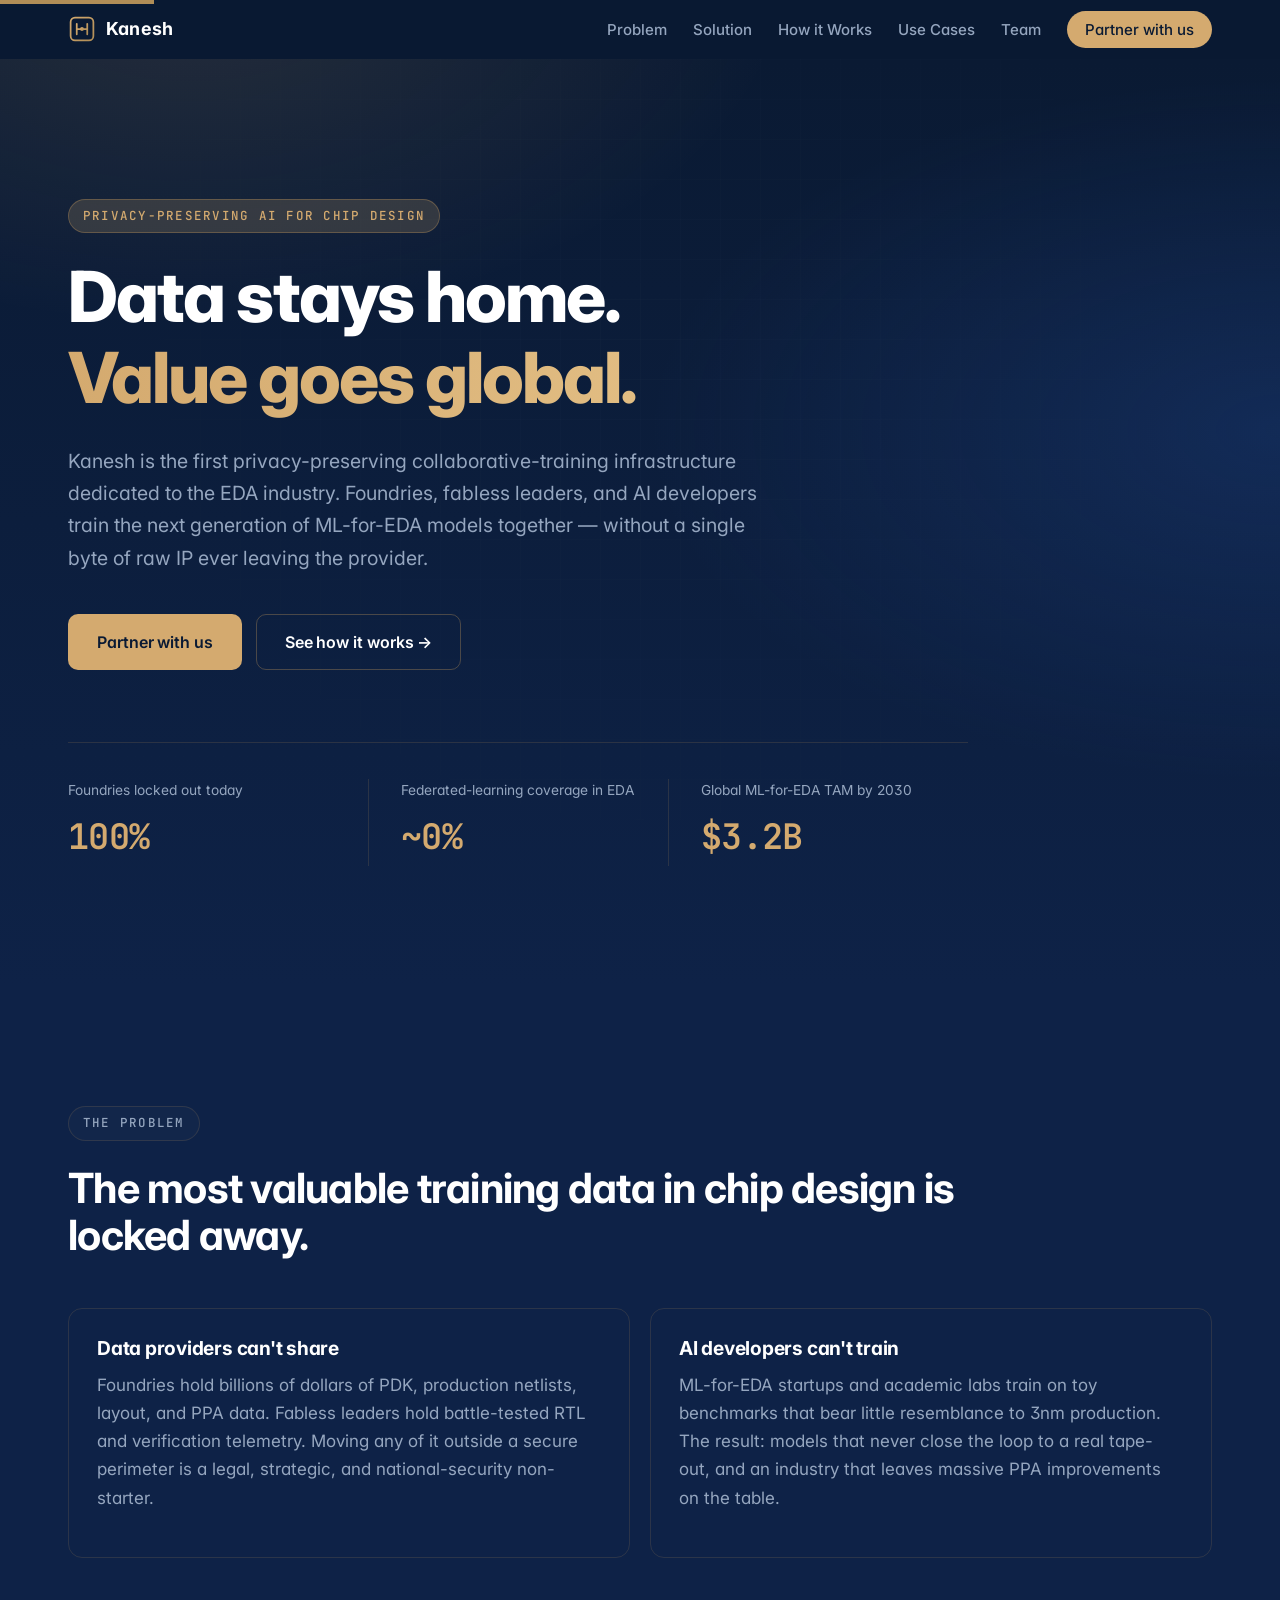
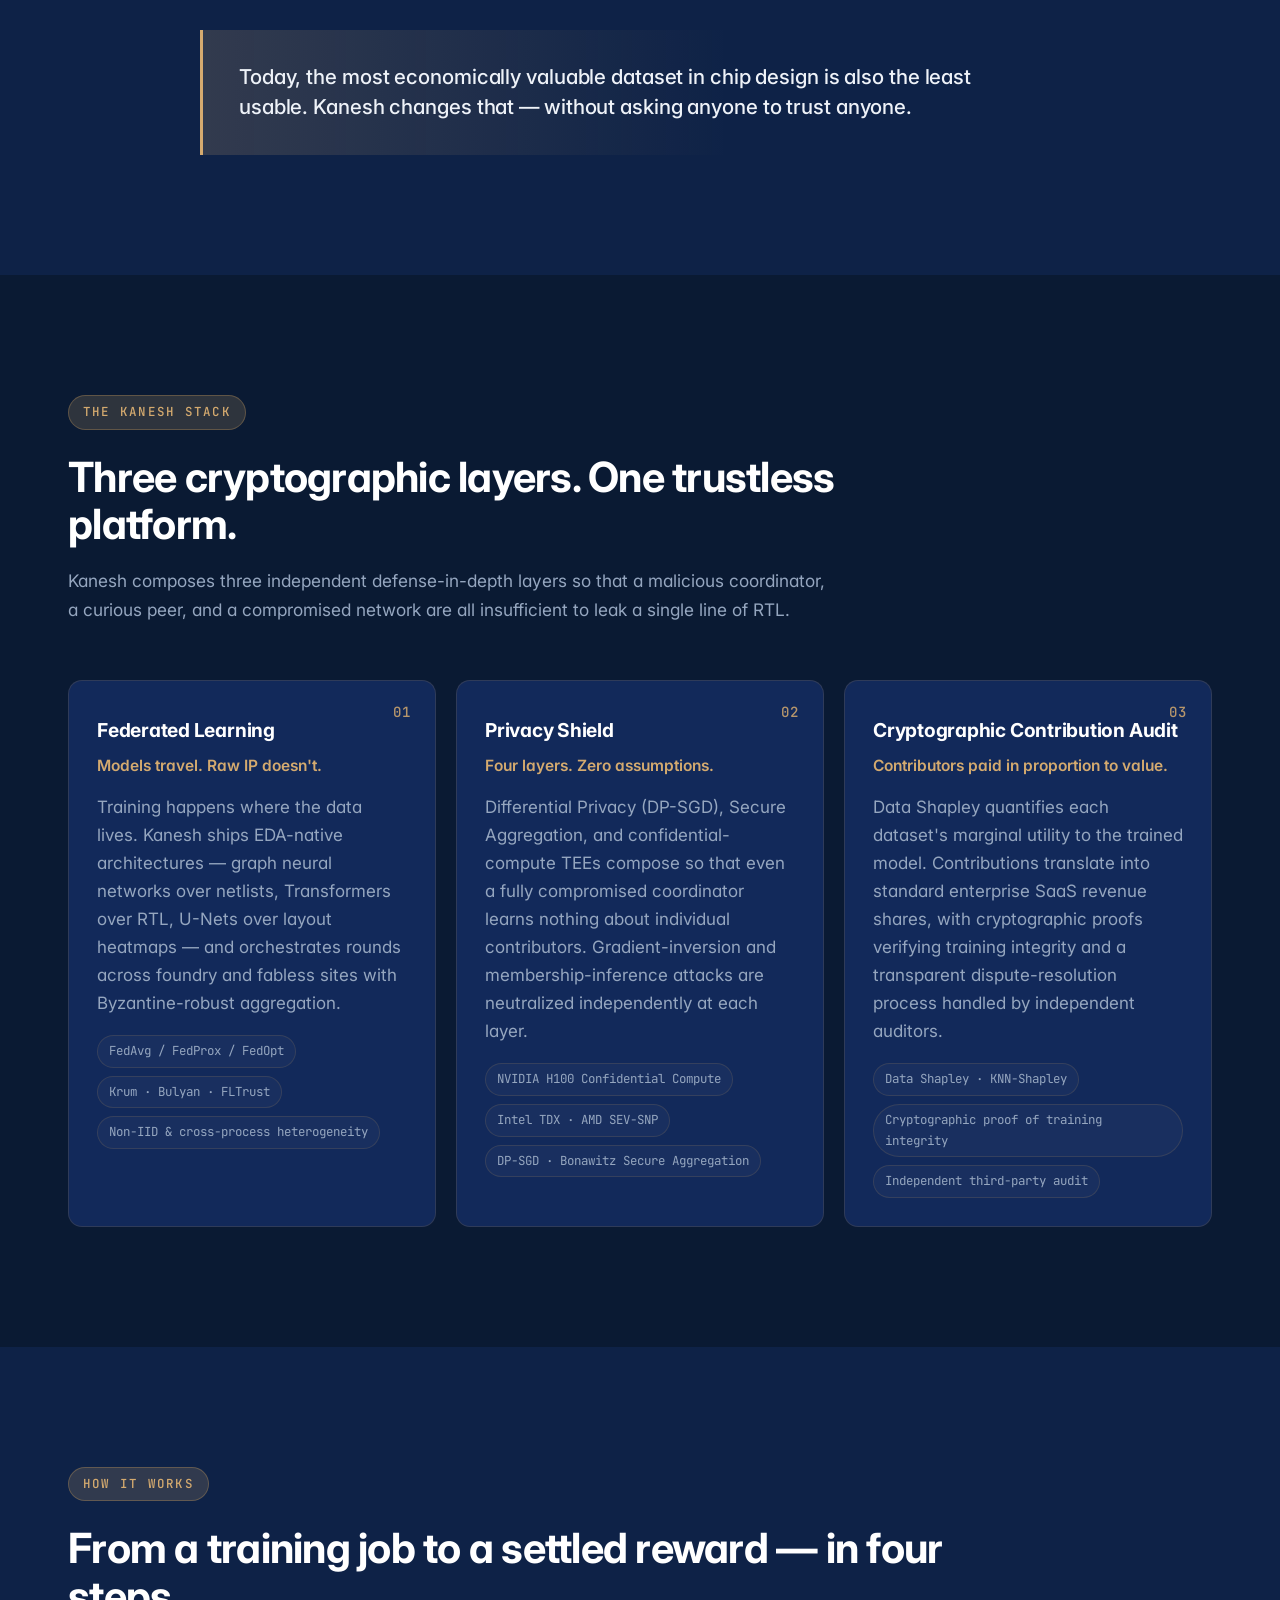
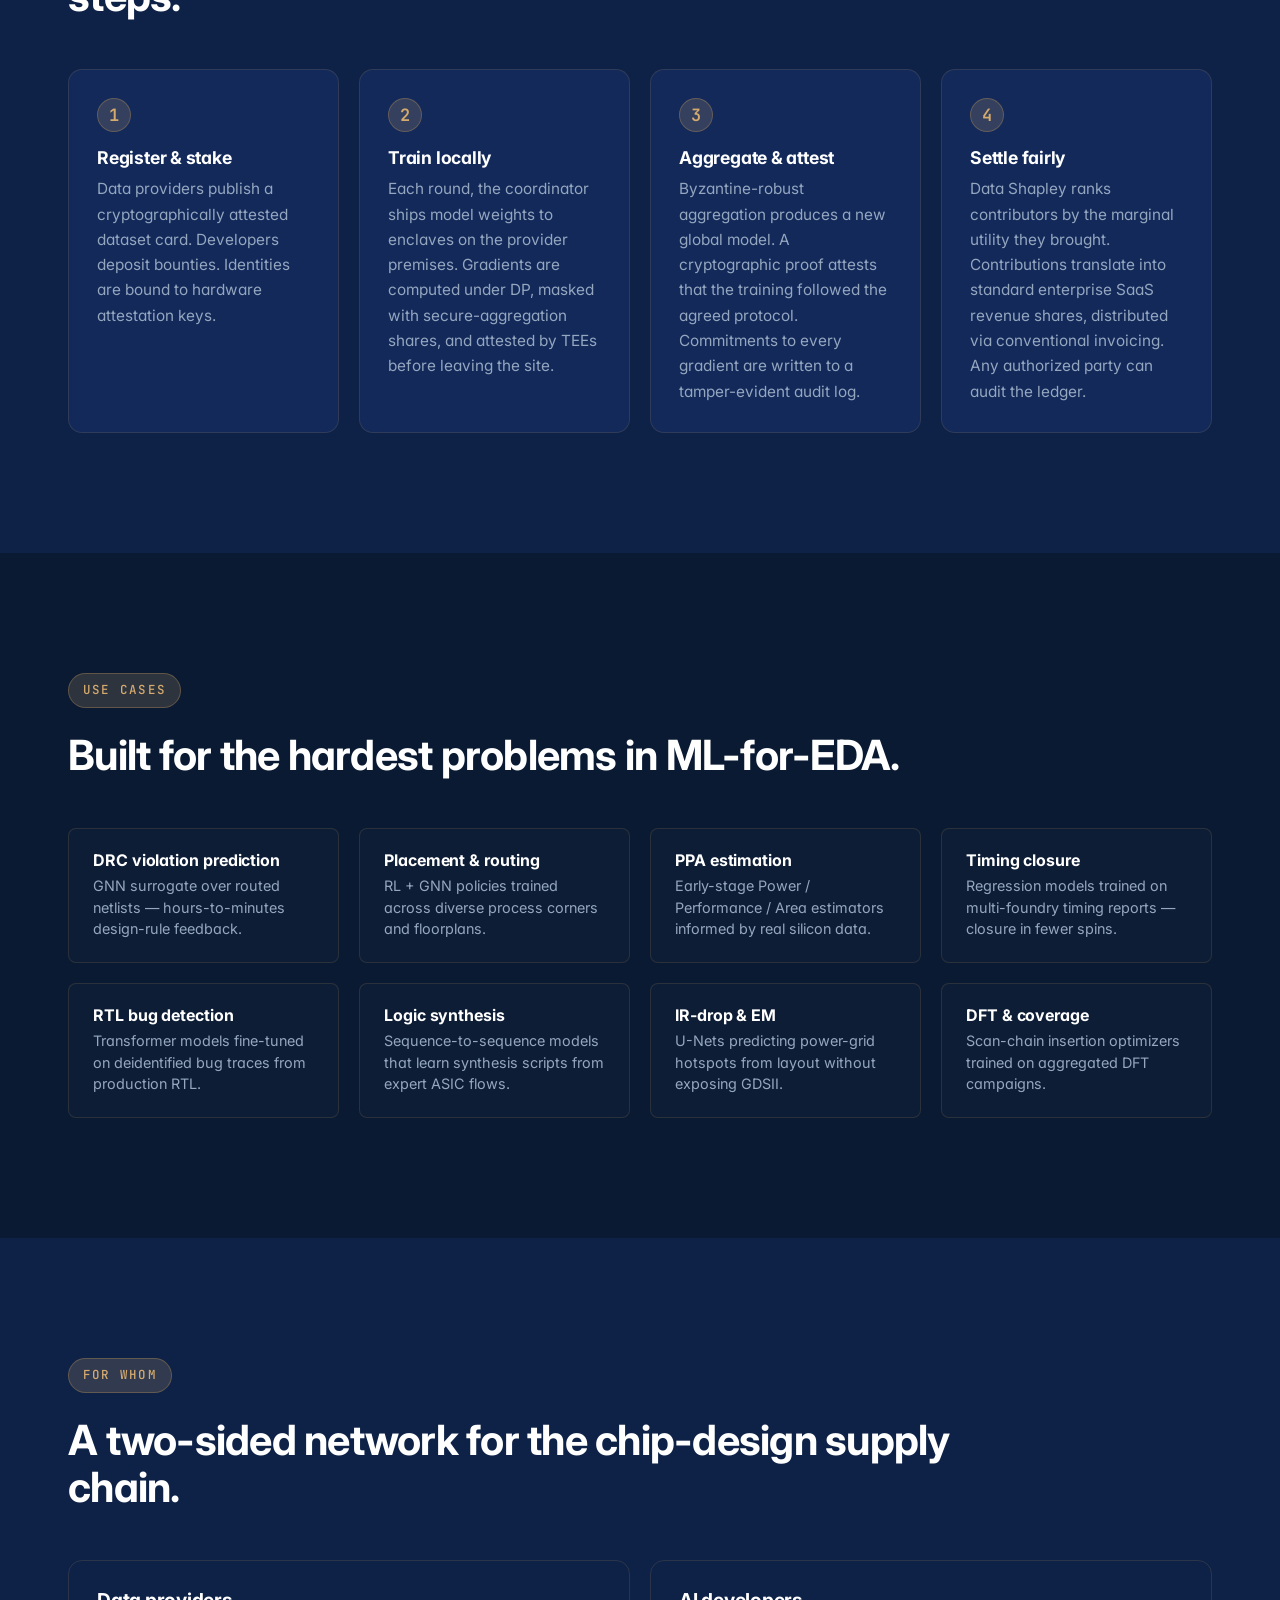
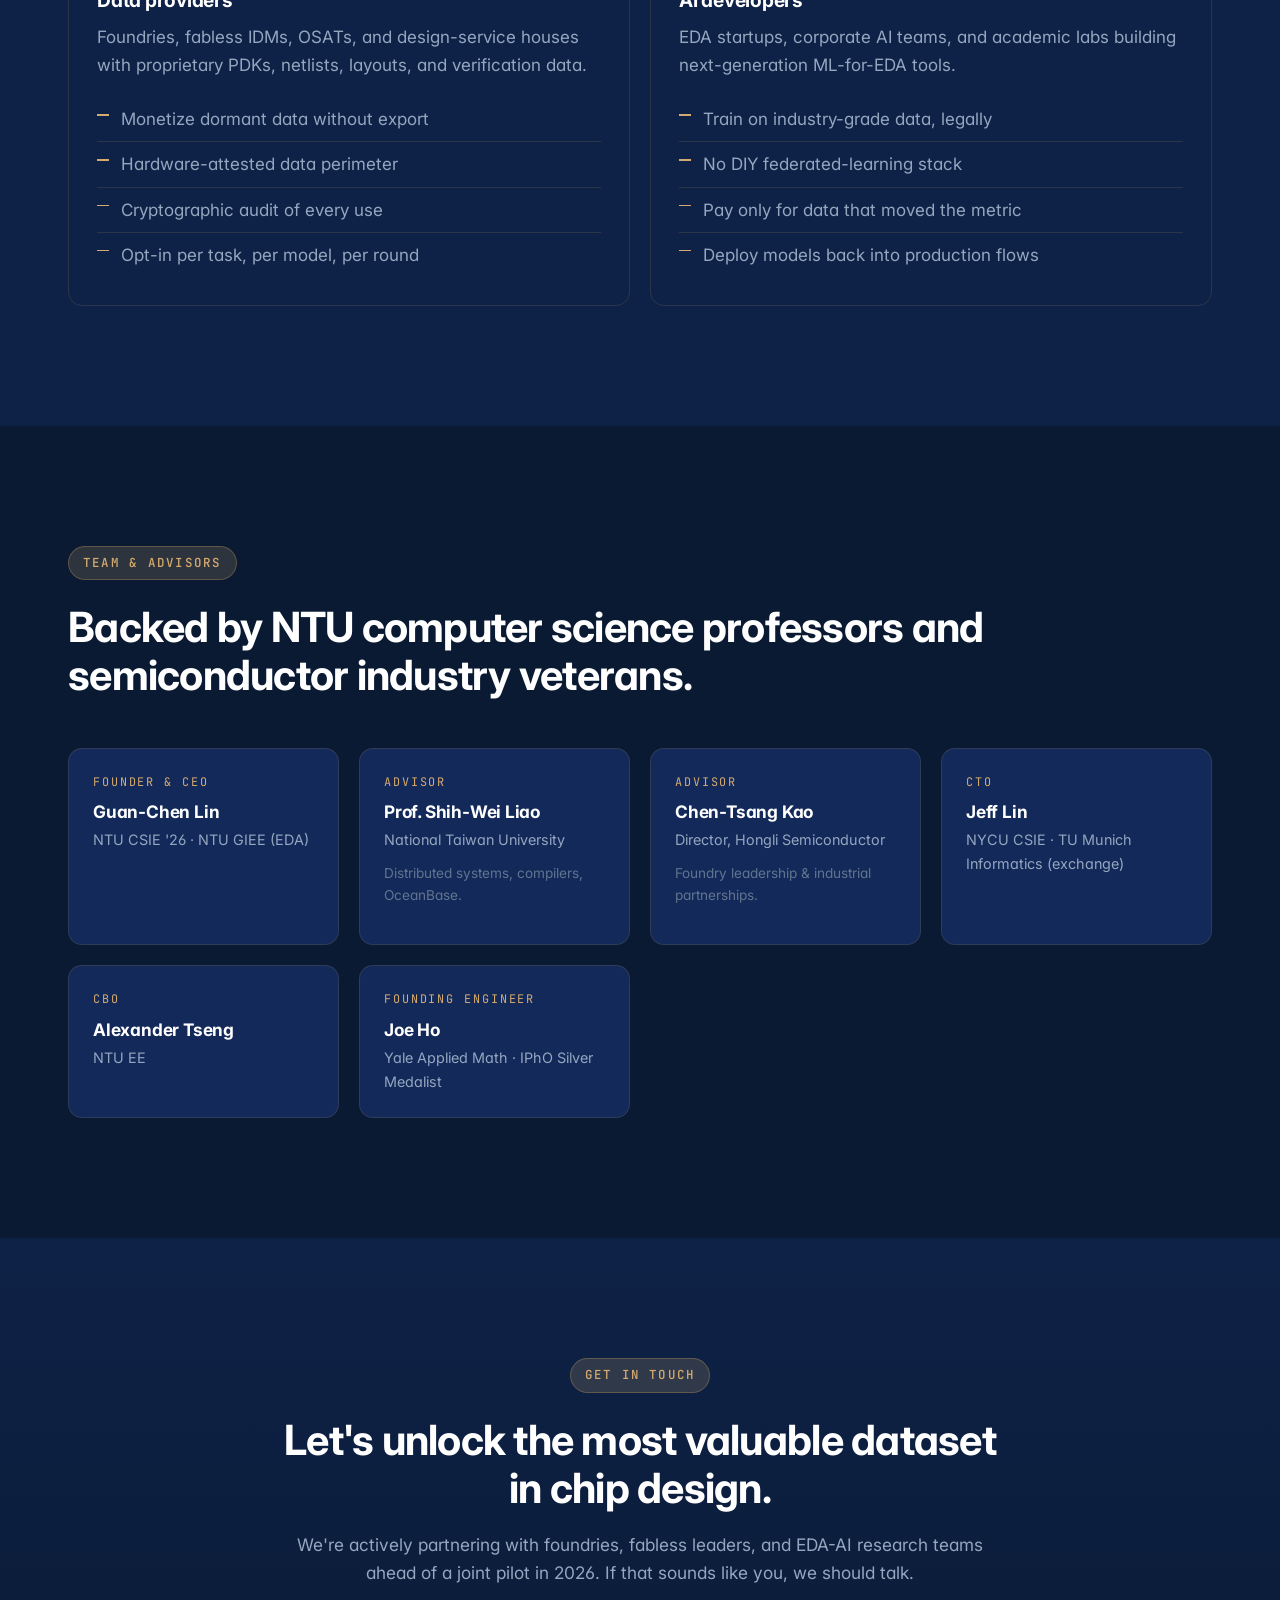
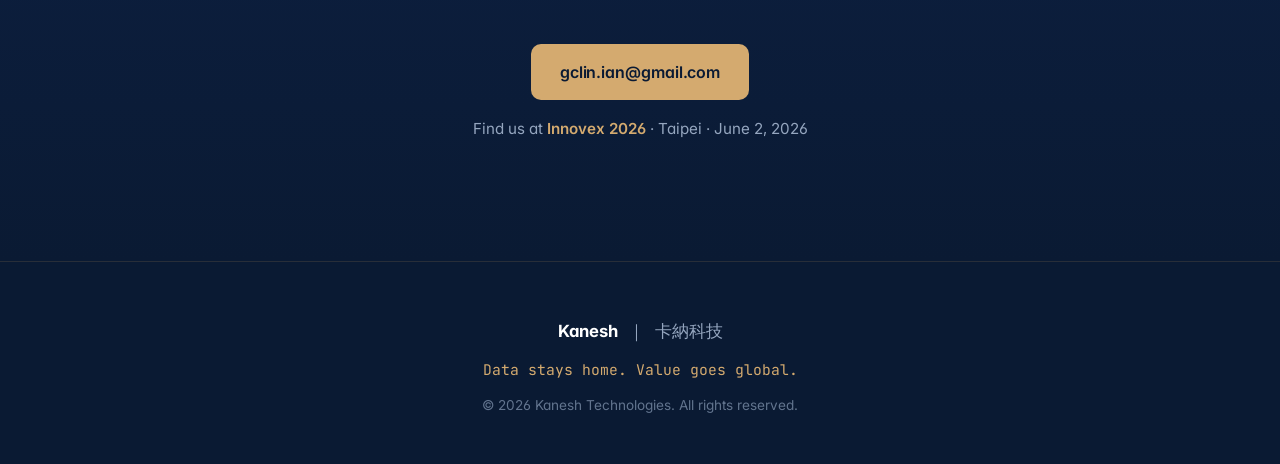
==== commit 40a15750: "Update team section subtitle to credit NTU professors and semiconductor veterans" ====
--- a/webpage/index.html
+++ b/webpage/index.html
@@ -275,7 +275,7 @@
     <section class="section" id="team">
       <div class="container">
         <p class="eyebrow">Team &amp; advisors</p>
-        <h2 class="section__title">Backed by the people who built Taiwan's EDA ecosystem.</h2>
+        <h2 class="section__title">Backed by NTU computer science professors and semiconductor industry veterans.</h2>
         <div class="grid grid--4">
           <article class="person">
             <p class="person__role">Founder &amp; CEO</p>
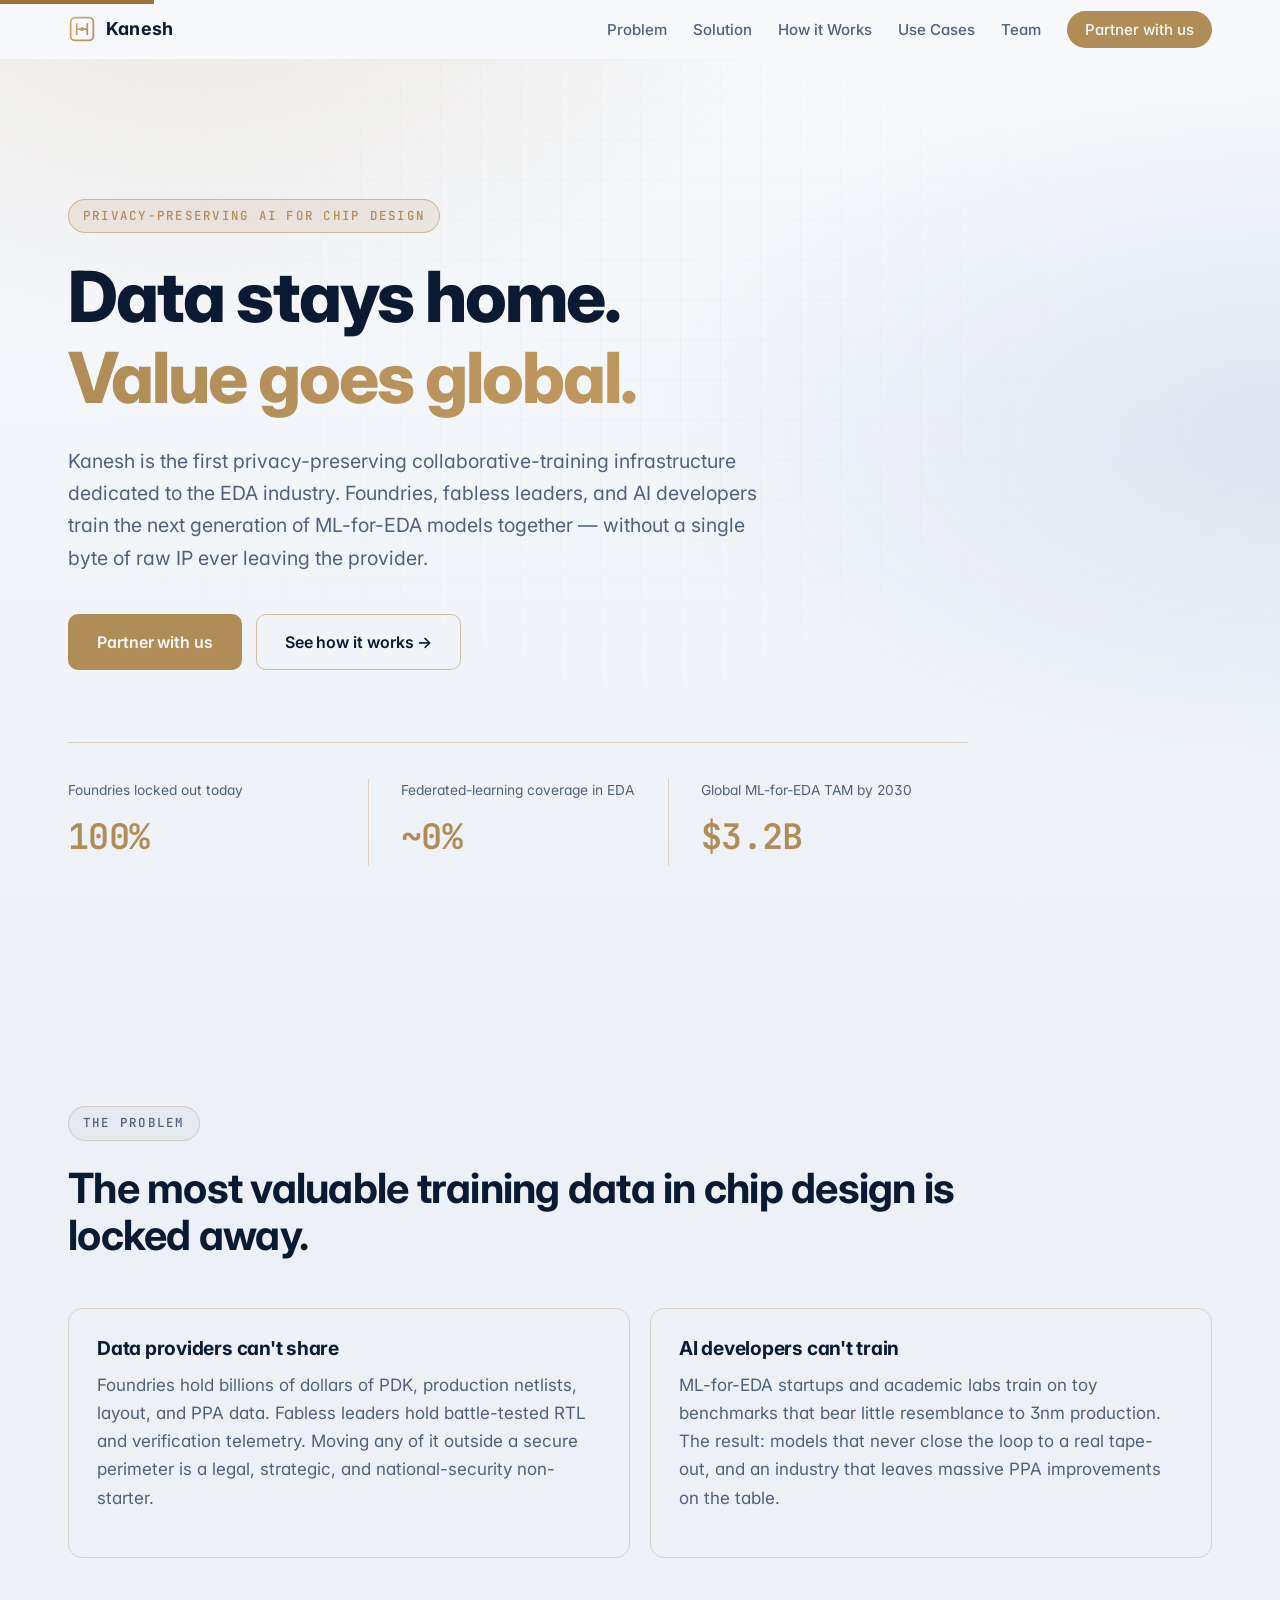
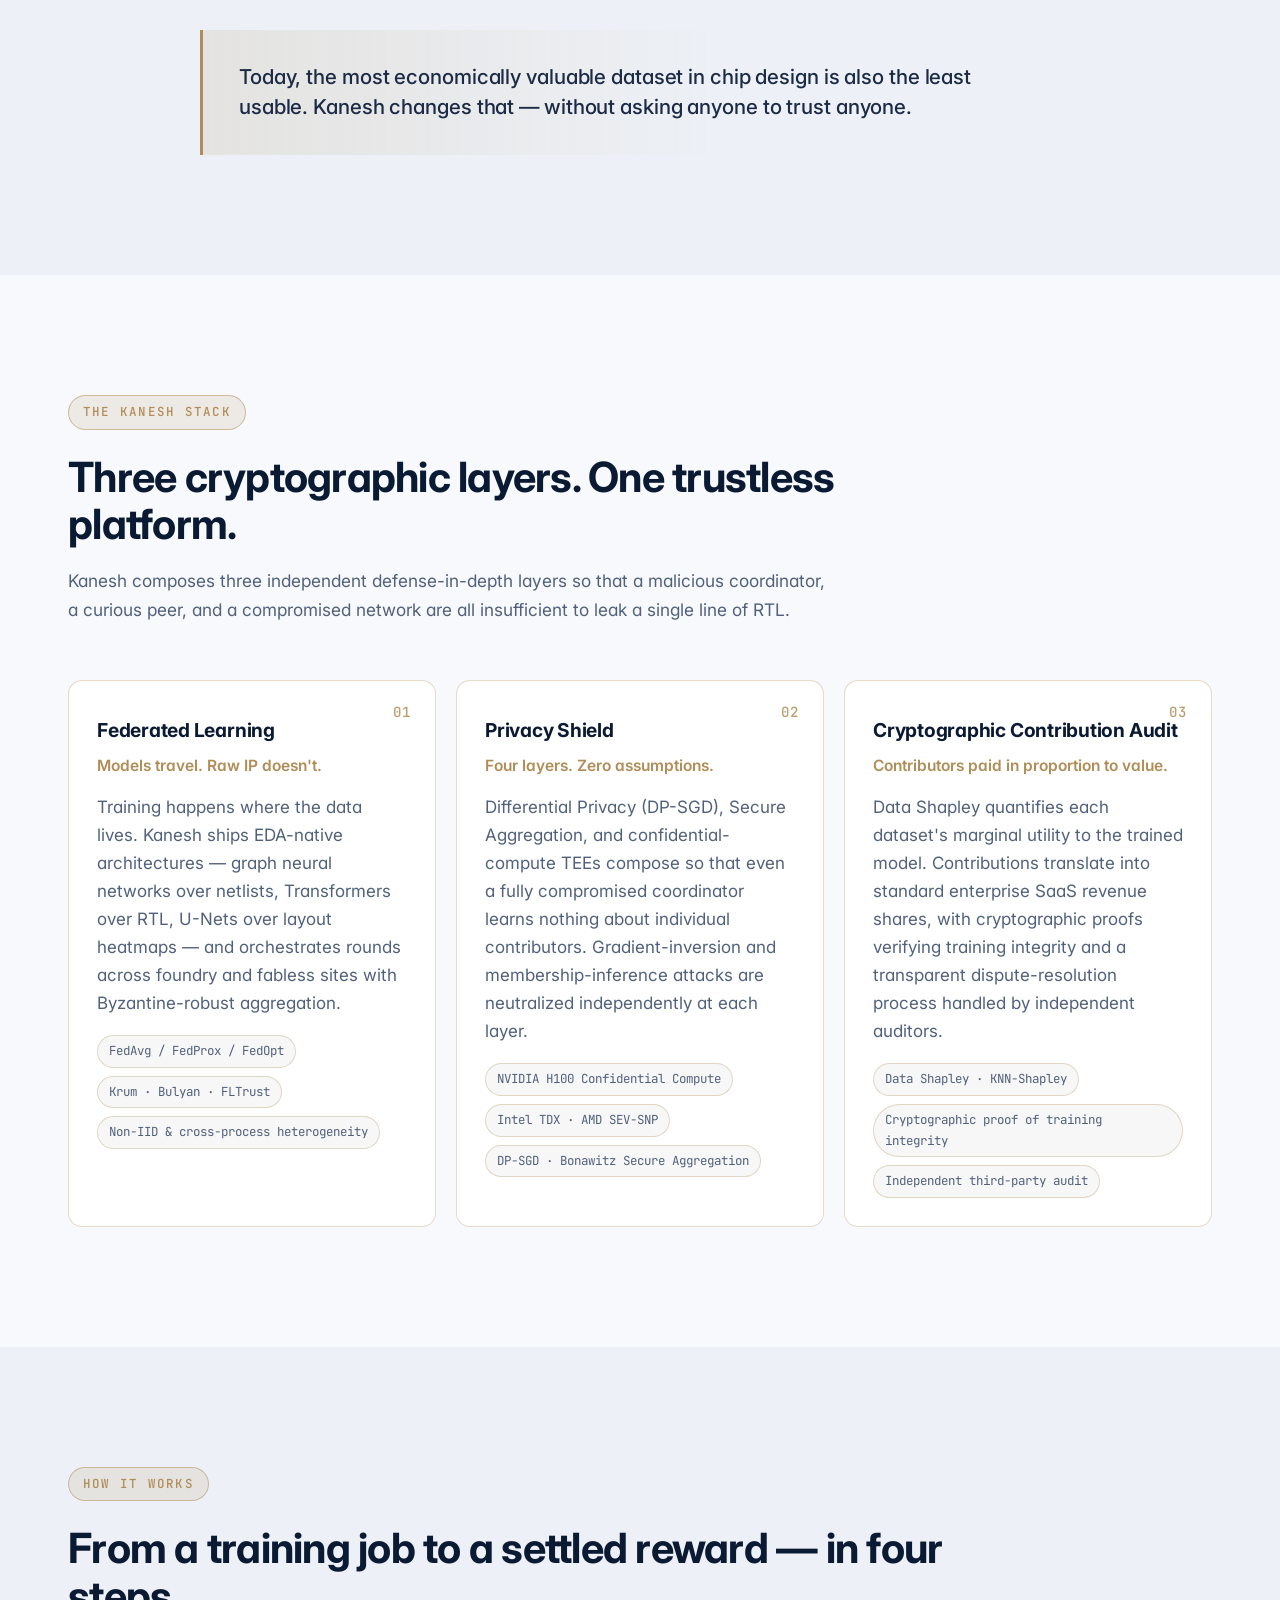
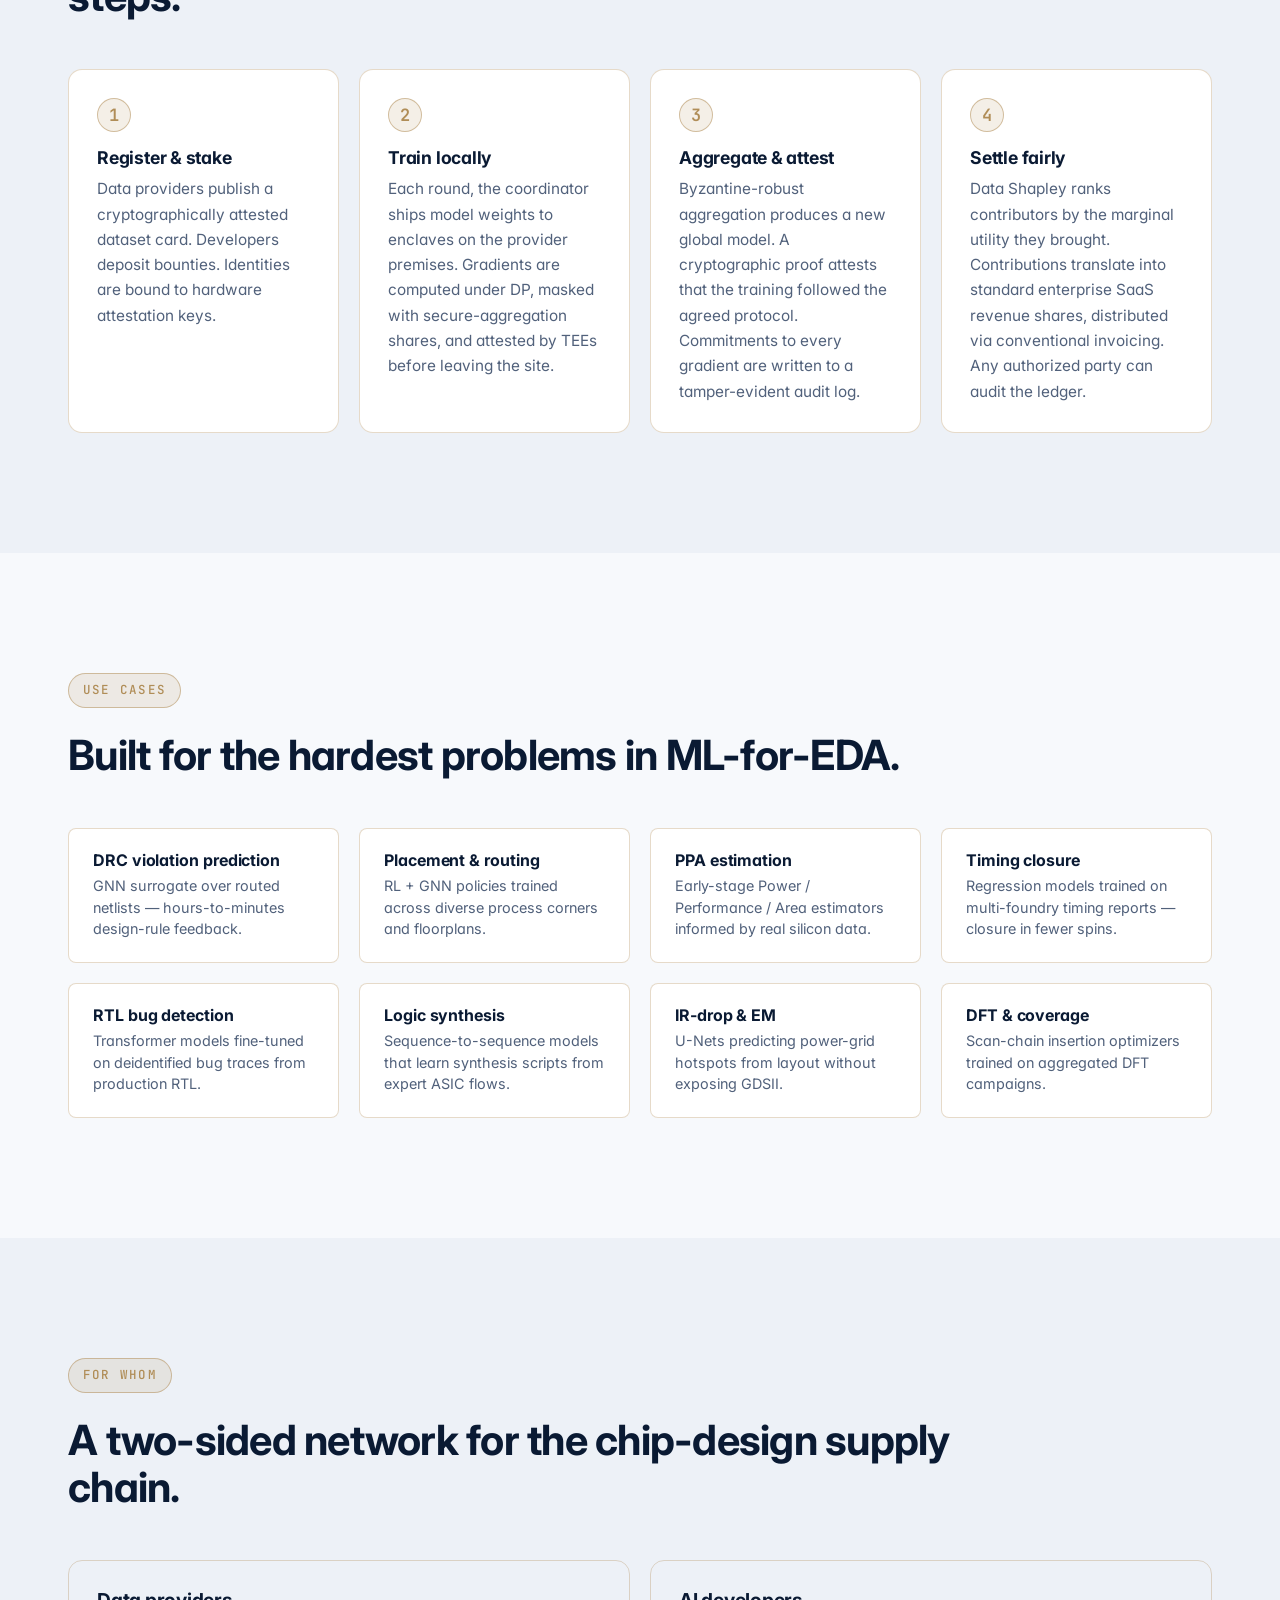
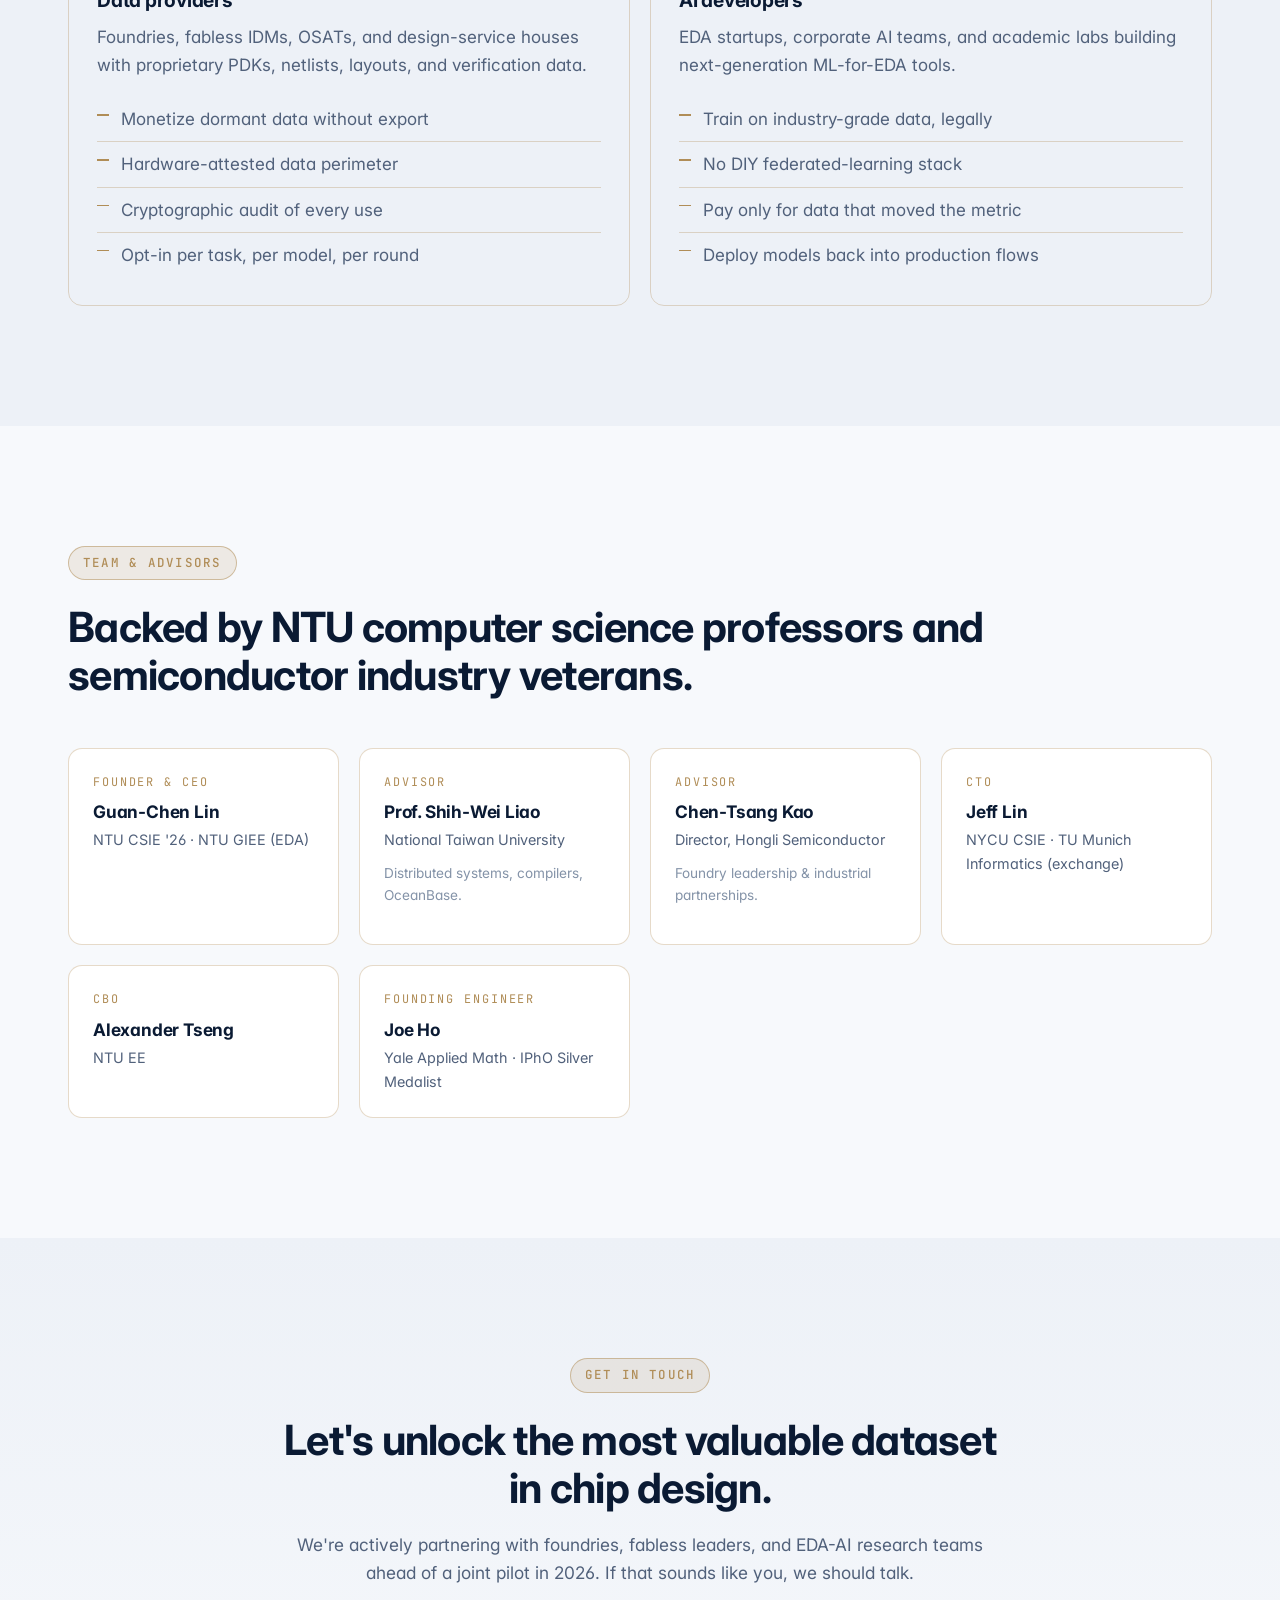
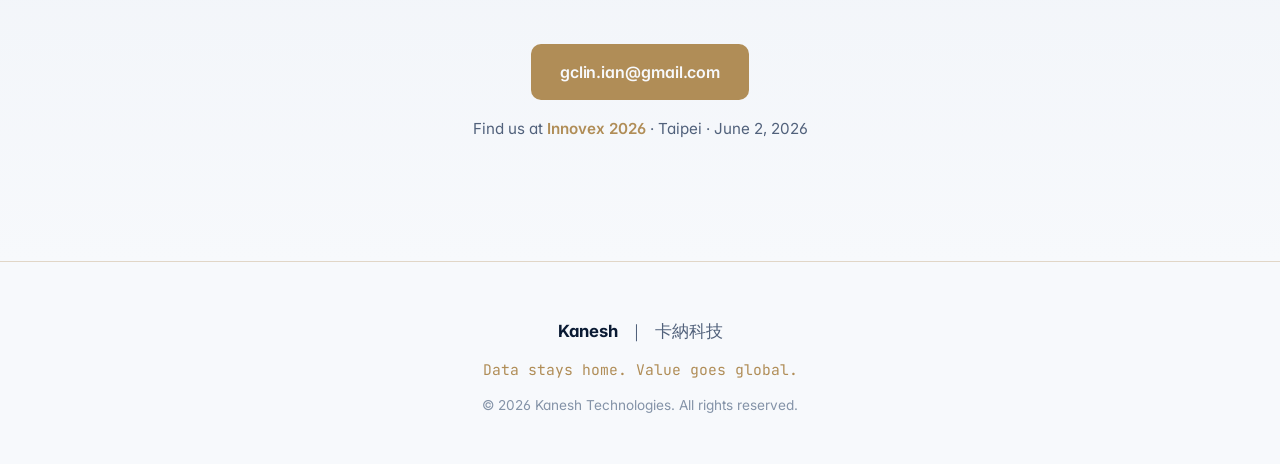
==== commit 3d38316f: "Switch site to light color theme Flip the palette from deep-navy dark to warm off-white light: redef" ====
--- a/webpage/index.html
+++ b/webpage/index.html
@@ -5,7 +5,7 @@
   <meta name="viewport" content="width=device-width, initial-scale=1.0" />
   <title>Kanesh — The Data-Sovereign Backbone for the EDA AI Era</title>
   <meta name="description" content="Kanesh combines federated learning, trusted execution environments, and a cryptographic contribution-audit layer so that chip companies can co-train EDA AI models without raw data ever leaving their premises." />
-  <meta name="theme-color" content="#0B1E3B" />
+  <meta name="theme-color" content="#F7F9FC" />
 
   <meta property="og:title" content="Kanesh — Data stays home. Value goes global." />
   <meta property="og:description" content="Privacy-preserving collaborative training infrastructure for the EDA industry." />
--- a/webpage/css/style.css
+++ b/webpage/css/style.css
@@ -1,29 +1,29 @@
 /* ==============================================================
    Kanesh — Landing page stylesheet
-   Palette: deep navy (trust, semiconductor) + bronze gold (ancient
-   contract / Kültepe) + warm ink.
+   Palette: light (warm off-white surfaces) + deep navy ink (trust,
+   semiconductor) + bronze gold (ancient contract / Kültepe).
    ============================================================== */
 
 :root {
-  --bg: #0A1A33;
-  --bg-alt: #0E2247;
-  --surface: #12295A;
-  --surface-2: #17306B;
-  --line: rgba(176, 141, 87, 0.18);
-  --line-strong: rgba(176, 141, 87, 0.38);
-
-  --fg: #EEF2F8;
-  --fg-strong: #FFFFFF;
-  --fg-muted: #95A6BF;
-  --fg-faint: #62748E;
-
-  --accent: #B08D57;
-  --accent-strong: #D4AA6F;
-  --accent-bright: #E9C88E;
-  --accent-glow: rgba(212, 170, 111, 0.18);
-
-  --danger: #E06F5A;
-  --success: #5FB894;
+  --bg: #F7F9FC;
+  --bg-alt: #EDF1F7;
+  --surface: #FFFFFF;
+  --surface-2: #F2F5FA;
+  --line: rgba(176, 141, 87, 0.32);
+  --line-strong: rgba(176, 141, 87, 0.52);
+
+  --fg: #1B2A45;
+  --fg-strong: #0A1A33;
+  --fg-muted: #51617B;
+  --fg-faint: #8493A8;
+
+  --accent: #9C7638;
+  --accent-strong: #B08D57;
+  --accent-bright: #C79E63;
+  --accent-glow: rgba(176, 141, 87, 0.14);
+
+  --danger: #C0533D;
+  --success: #3E9A74;
 
   --font-sans: 'Inter', -apple-system, BlinkMacSystemFont, 'Segoe UI', Roboto, sans-serif;
   --font-mono: 'JetBrains Mono', ui-monospace, SFMono-Regular, Menlo, monospace;
@@ -32,9 +32,9 @@
   --radius-sm: 8px;
   --radius-lg: 22px;
 
-  --shadow-1: 0 2px 8px rgba(0, 0, 0, 0.15);
-  --shadow-2: 0 12px 40px rgba(0, 0, 0, 0.35);
-  --shadow-gold: 0 8px 32px rgba(212, 170, 111, 0.14);
+  --shadow-1: 0 2px 8px rgba(10, 26, 51, 0.06);
+  --shadow-2: 0 12px 40px rgba(10, 26, 51, 0.10);
+  --shadow-gold: 0 8px 32px rgba(176, 141, 87, 0.18);
 
   --max: 1200px;
   --max-narrow: 780px;
@@ -107,13 +107,13 @@
   z-index: 50;
   backdrop-filter: blur(18px);
   -webkit-backdrop-filter: blur(18px);
-  background: rgba(10, 26, 51, 0.72);
+  background: rgba(247, 249, 252, 0.72);
   border-bottom: 1px solid transparent;
   transition: border-color 0.3s var(--ease), background 0.3s var(--ease);
 }
 .nav--scrolled {
   border-bottom-color: var(--line);
-  background: rgba(10, 26, 51, 0.88);
+  background: rgba(247, 249, 252, 0.92);
 }
 .nav__inner {
   max-width: var(--max);
@@ -179,8 +179,8 @@
   position: absolute;
   inset: 0;
   background:
-    radial-gradient(1000px 600px at 15% -10%, rgba(212, 170, 111, 0.14), transparent 60%),
-    radial-gradient(900px 500px at 100% 40%, rgba(39, 84, 170, 0.25), transparent 70%),
+    radial-gradient(1000px 600px at 15% -10%, rgba(176, 141, 87, 0.16), transparent 60%),
+    radial-gradient(900px 500px at 100% 40%, rgba(39, 84, 170, 0.10), transparent 70%),
     linear-gradient(180deg, var(--bg) 0%, var(--bg-alt) 100%);
   z-index: -1;
 }
@@ -189,8 +189,8 @@
   position: absolute;
   inset: 0;
   background-image:
-    linear-gradient(rgba(255,255,255,0.025) 1px, transparent 1px),
-    linear-gradient(90deg, rgba(255,255,255,0.025) 1px, transparent 1px);
+    linear-gradient(rgba(10,26,51,0.04) 1px, transparent 1px),
+    linear-gradient(90deg, rgba(10,26,51,0.04) 1px, transparent 1px);
   background-size: 40px 40px;
   mask-image: radial-gradient(ellipse at 50% 30%, black 0%, transparent 70%);
   -webkit-mask-image: radial-gradient(ellipse at 50% 30%, black 0%, transparent 70%);
@@ -214,7 +214,7 @@
 }
 .eyebrow--muted {
   color: var(--fg-muted);
-  background: rgba(255,255,255,0.02);
+  background: rgba(10,26,51,0.03);
   border-color: var(--line);
 }
 
@@ -272,7 +272,7 @@
   border-color: var(--line-strong);
 }
 .btn--ghost:hover {
-  background: rgba(255,255,255,0.04);
+  background: rgba(10,26,51,0.04);
   border-color: var(--accent-strong);
 }
 
@@ -401,7 +401,7 @@
   padding: 5px 11px;
   border-radius: 999px;
   color: var(--fg-muted);
-  background: rgba(255,255,255,0.03);
+  background: rgba(10,26,51,0.03);
   border: 1px solid var(--line);
 }
 .card__bullets {
@@ -485,7 +485,7 @@
   padding: 22px 24px;
   border-radius: var(--radius-sm);
   border: 1px solid var(--line);
-  background: rgba(255,255,255,0.015);
+  background: var(--surface);
   transition: all 0.2s var(--ease);
 }
 .usecase:hover {
